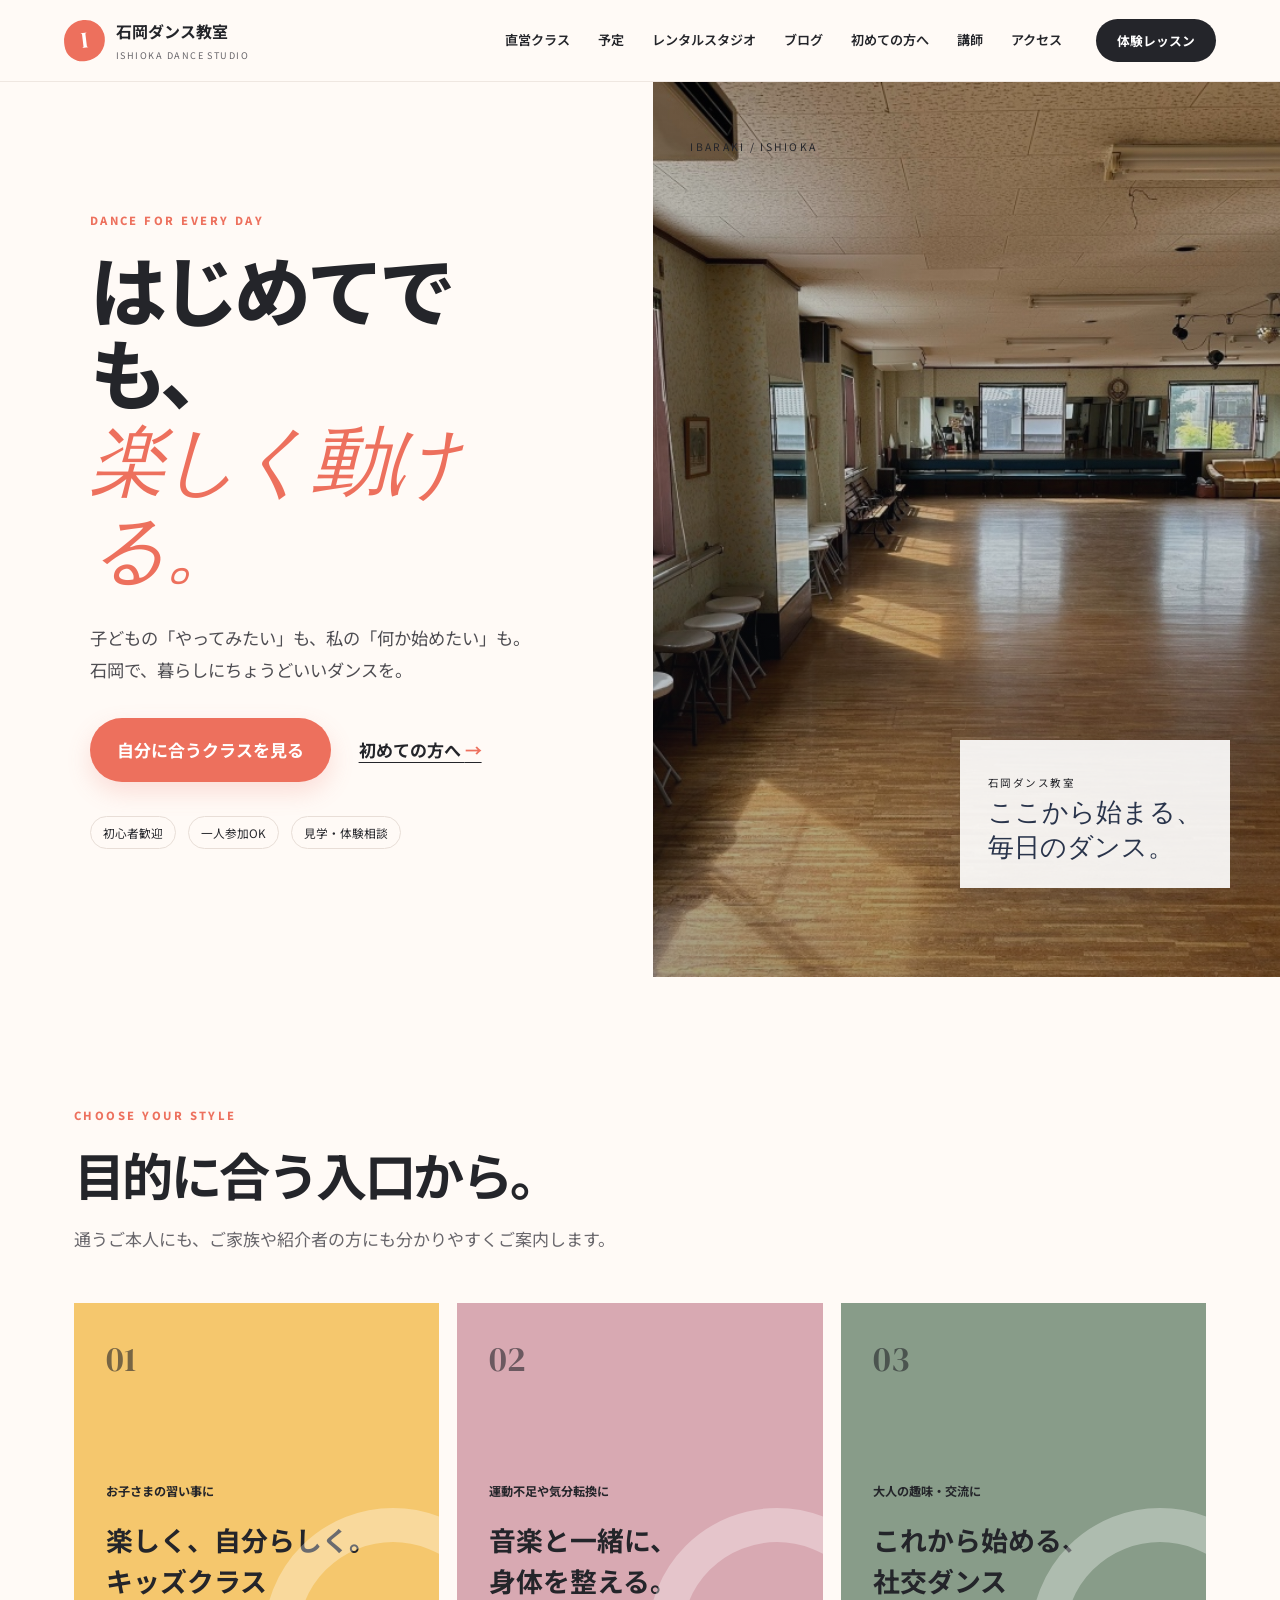
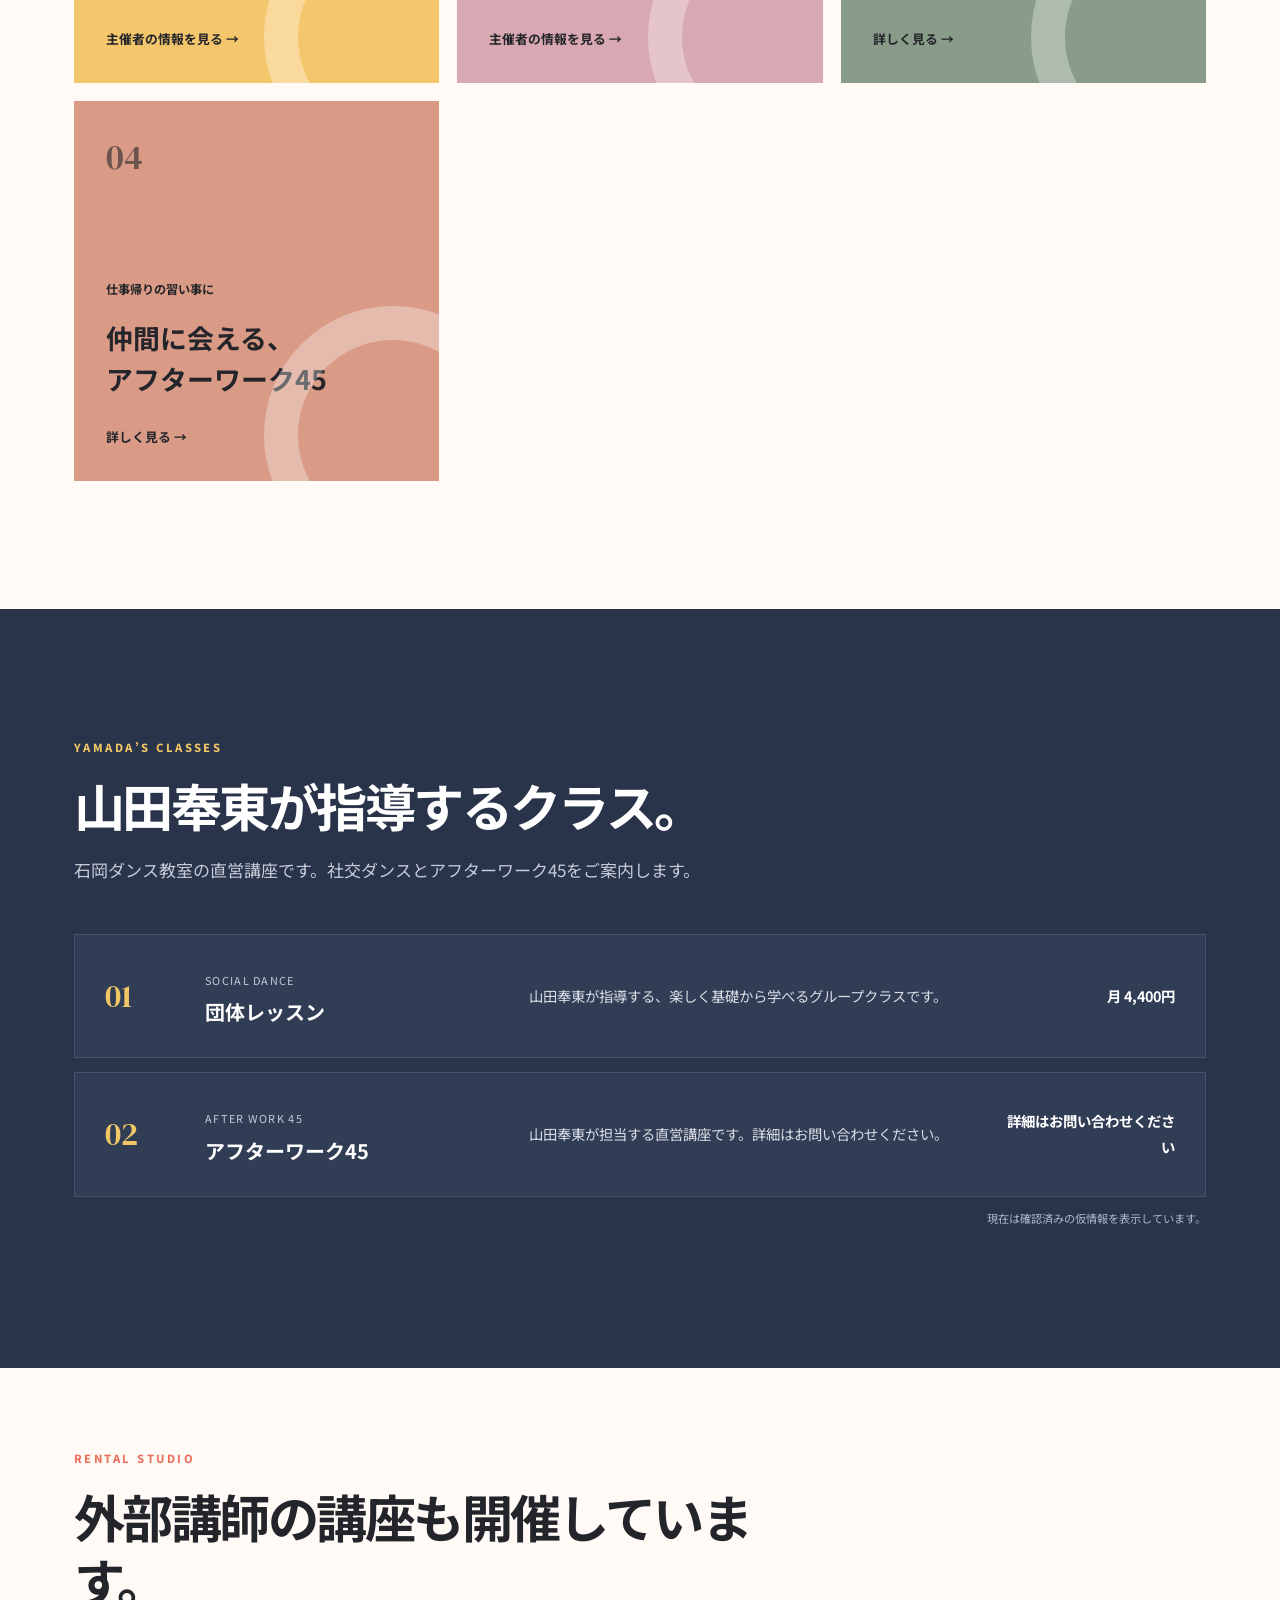
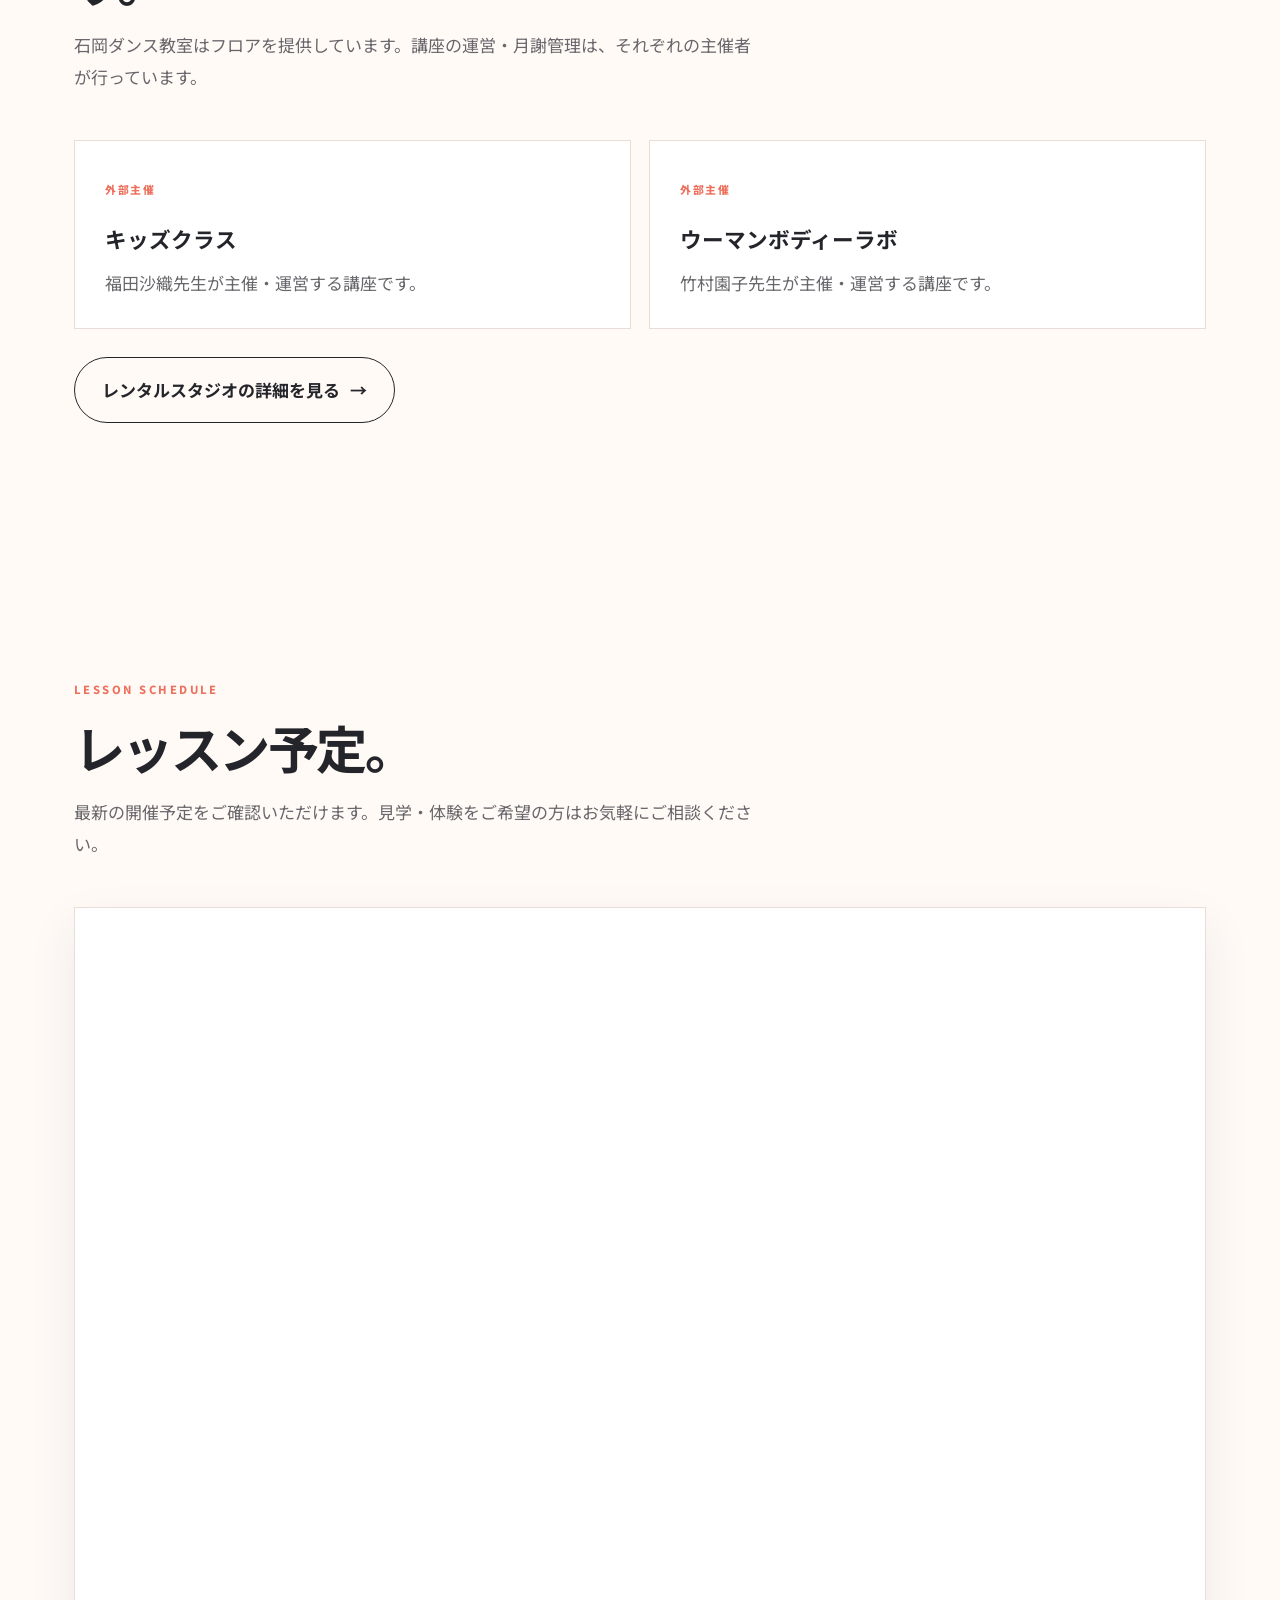
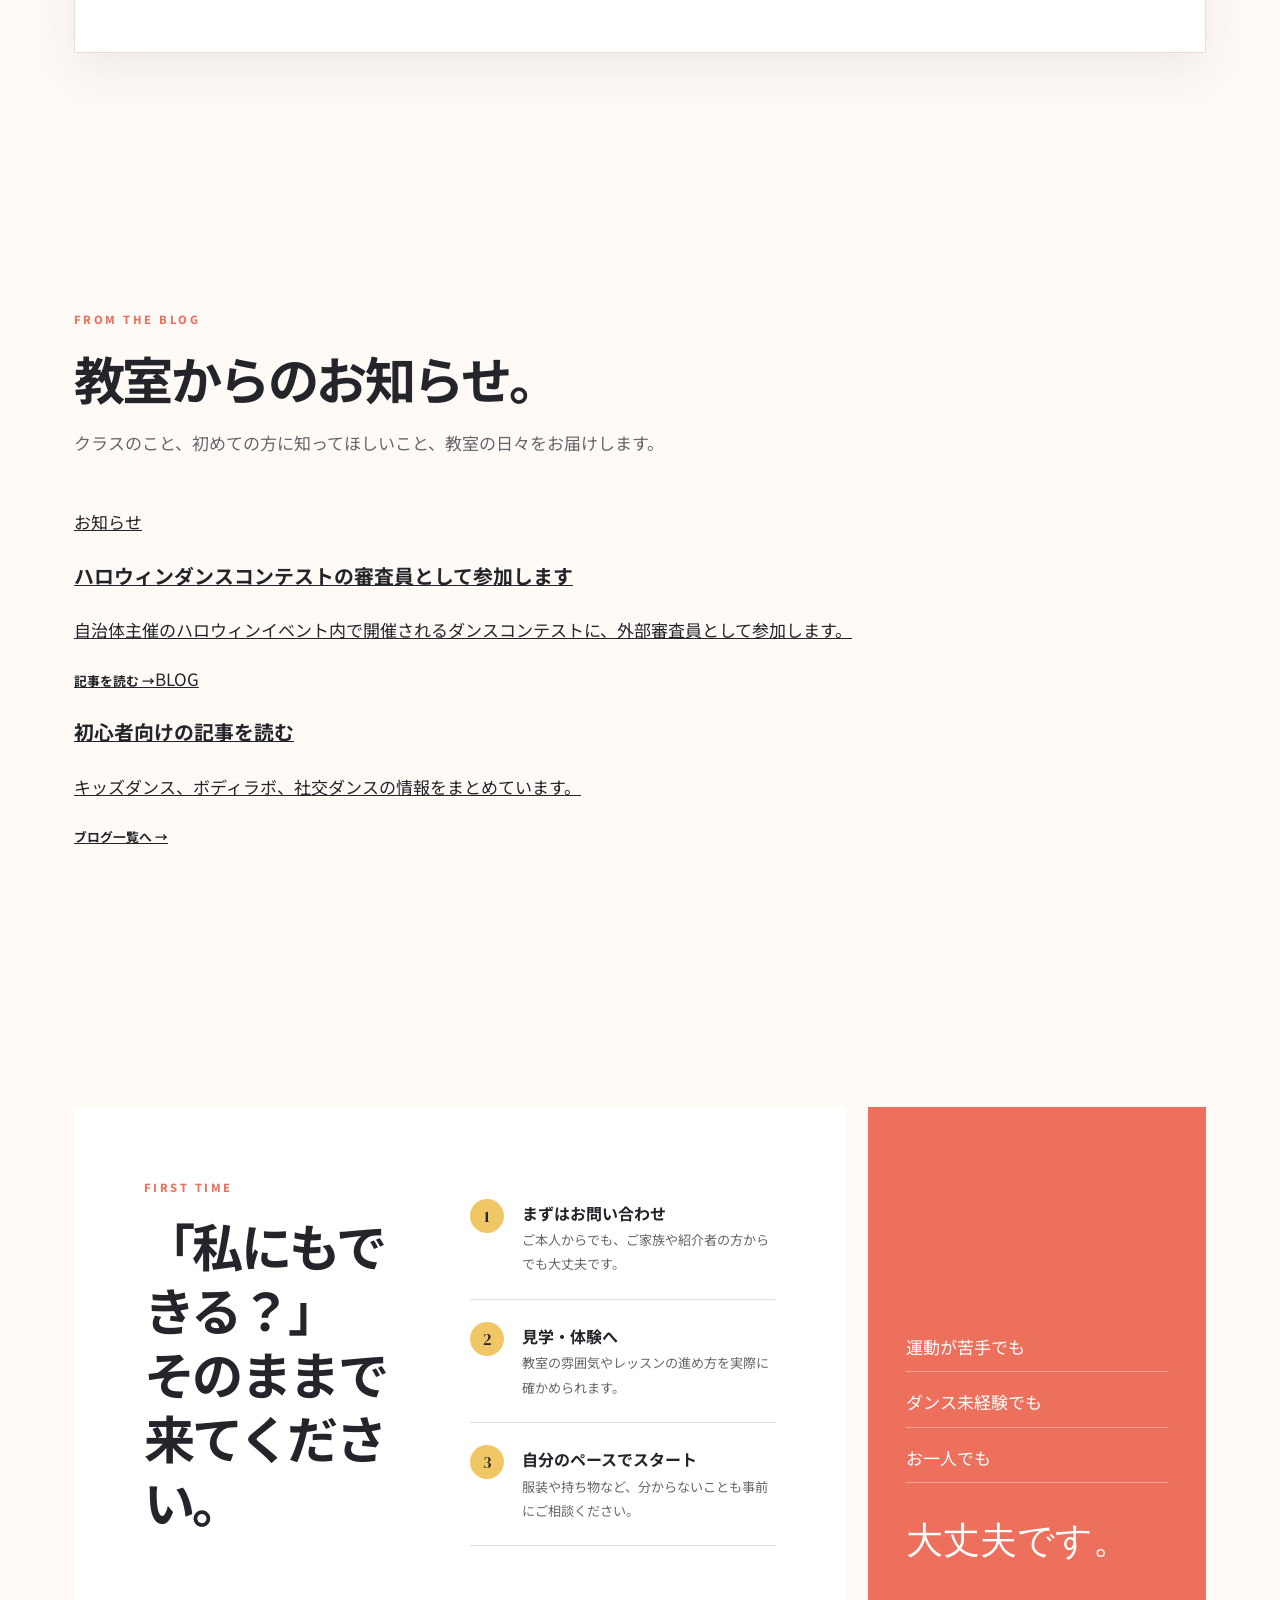
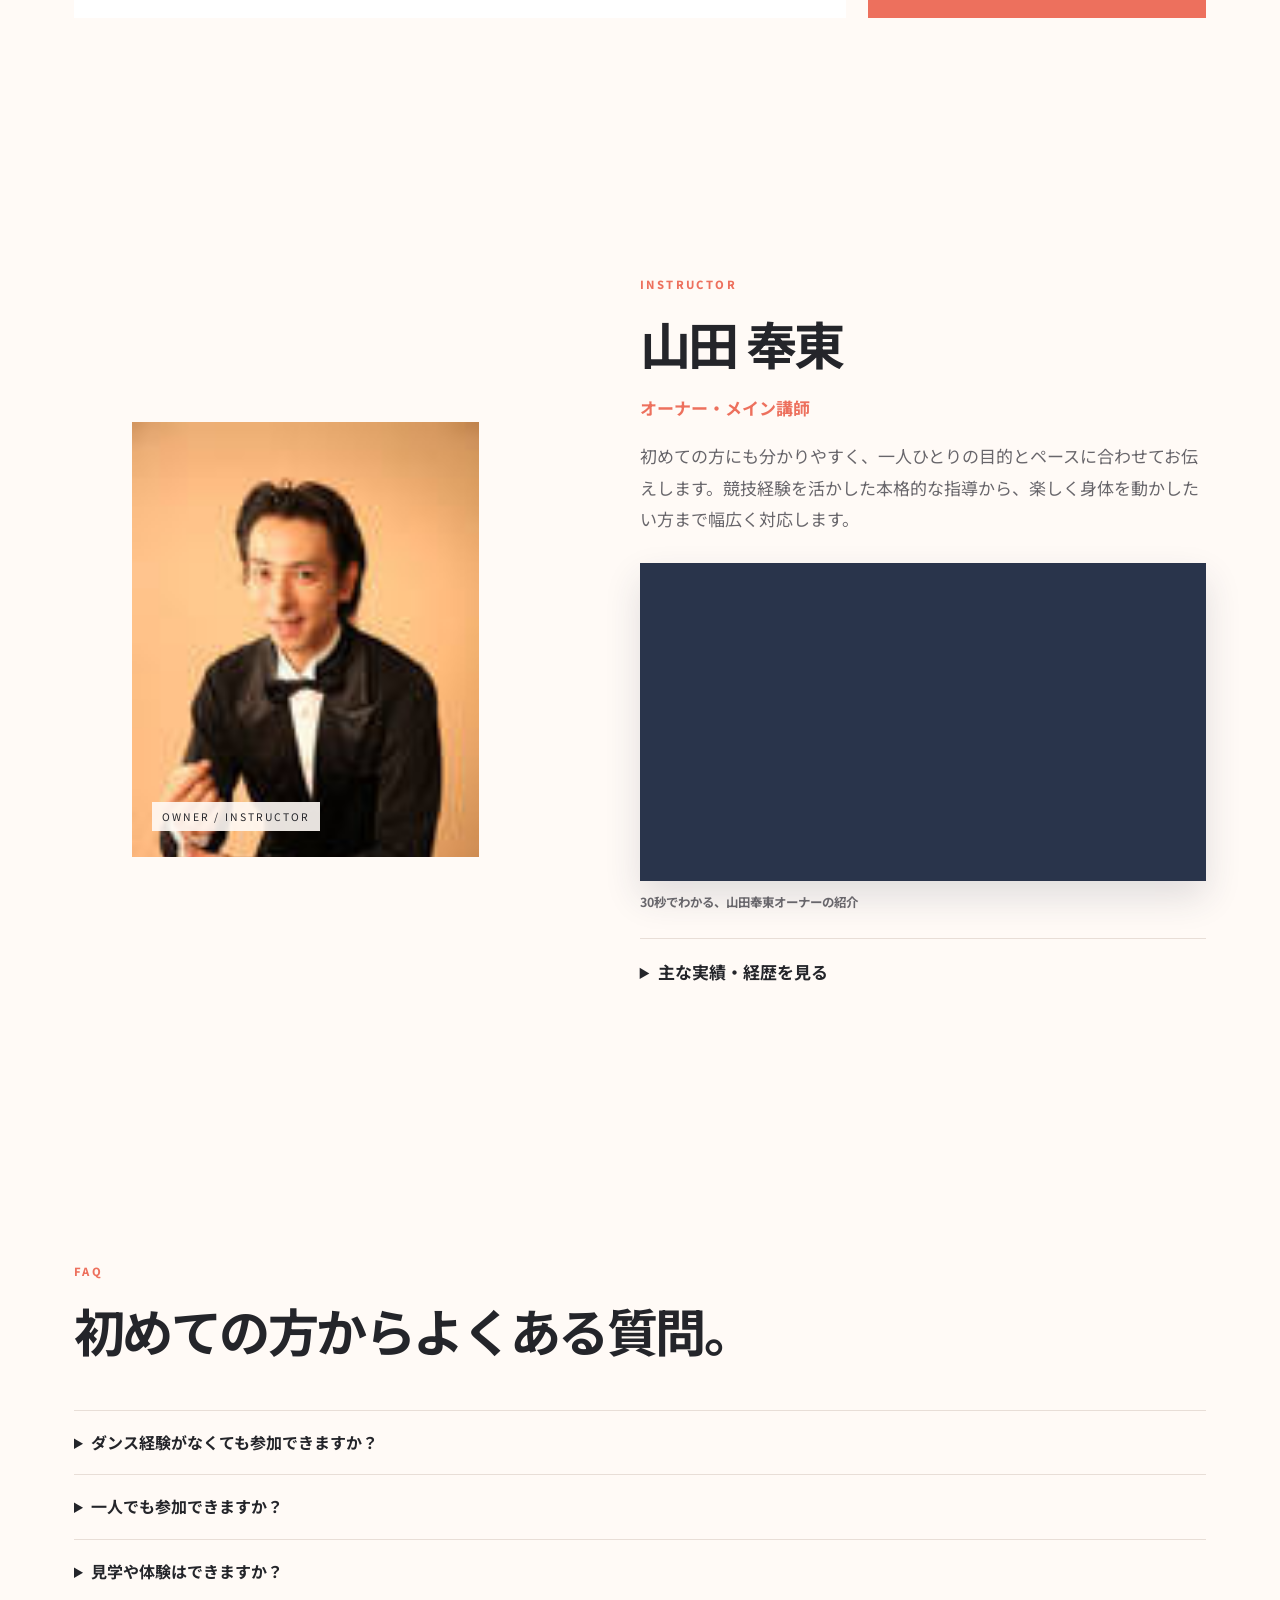
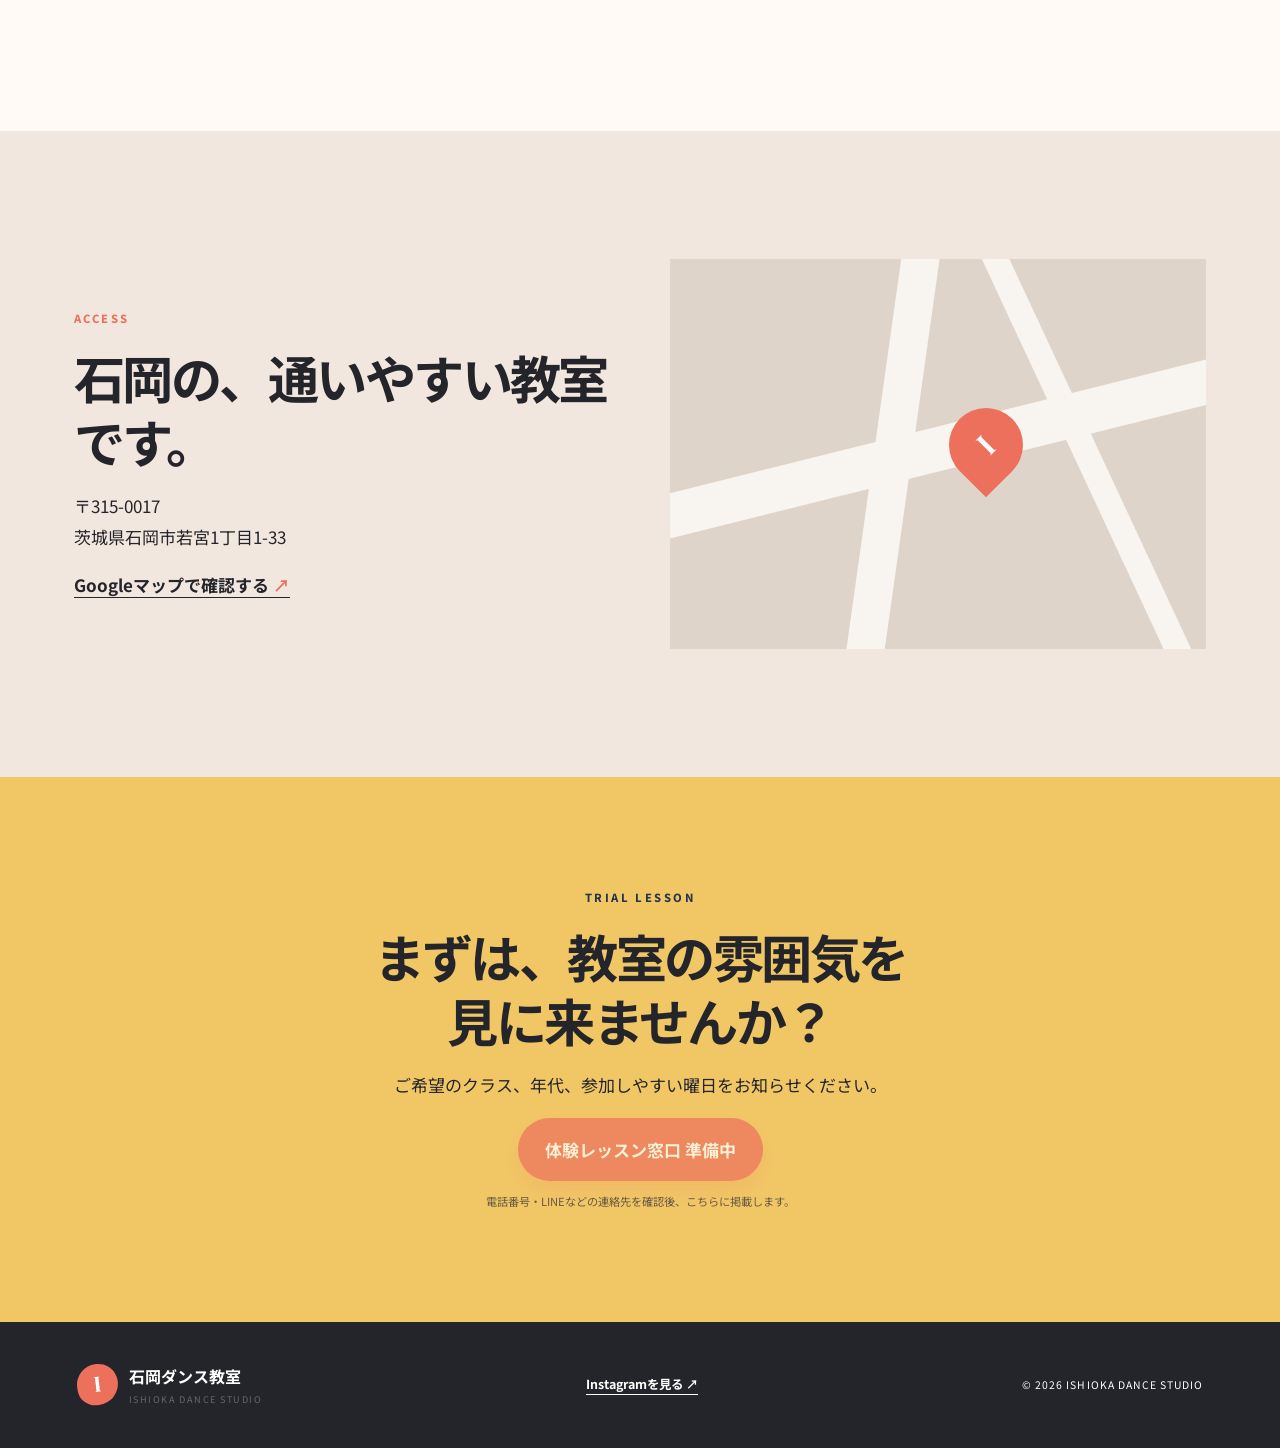
==== index.html @ 99e006b8 "Reduce instructor portrait display size" ====
<!doctype html>
<html lang="ja">
<head>
  <meta charset="utf-8"><meta name="viewport" content="width=device-width,initial-scale=1">
  <meta name="description" content="茨城県石岡市の石岡ダンス教室。山田奉東が指導する社交ダンスとアフターワーク45、外部講師が主催する講座、レンタルスタジオのご案内。">
  <meta name="theme-color" content="#fffaf6">  <meta name="google-site-verification" content="V9GebZEu-rOgr5qErQZzNS7khLlCLJ2l1-l5jgODoXY" />
  <!-- Google tag (gtag.js) -->
  <script async src="https://www.googletagmanager.com/gtag/js?id=G-R2BDH47NB6"></script>
  <script>
    window.dataLayer = window.dataLayer || [];
    function gtag(){dataLayer.push(arguments);}
    gtag("js", new Date());
    gtag("config", "G-R2BDH47NB6");
  </script>
  <title>石岡ダンス教室｜はじめてでも、楽しく動ける。</title>
  <link rel="preconnect" href="https://fonts.googleapis.com"><link rel="preconnect" href="https://fonts.gstatic.com" crossorigin>
  <link href="https://fonts.googleapis.com/css2?family=DM+Serif+Display&family=Noto+Sans+JP:wght@400;500;600;700;800&display=swap" rel="stylesheet">
  <link rel="stylesheet" href="styles.css"><style>.footer-instagram{font-size:.78rem;font-weight:700;color:#fff;text-underline-offset:5px}footer{gap:28px}</style>
</head>
<body>
  <a class="skip-link" href="#main">本文へ移動</a>
  <header class="site-header">
    <a class="brand" href="#top" aria-label="石岡ダンス教室 ホーム"><span class="brand-mark">I</span><span><strong>石岡ダンス教室</strong><small>ISHIOKA DANCE STUDIO</small></span></a>
    <nav aria-label="メインメニュー"><a href="#classes">直営クラス</a><a href="#schedule">予定</a><a href="rental-studio.html">レンタルスタジオ</a><a href="blog/">ブログ</a><a href="#first">初めての方へ</a><a href="#teacher">講師</a><a href="#access">アクセス</a></nav>
    <a class="header-cta" href="#contact">体験レッスン</a><button class="menu-button" type="button" aria-label="メニューを開く" aria-expanded="false">☰</button>
  </header>
  <main id="main">
    <section class="hero" id="top">
      <div class="hero-copy reveal"><p class="eyebrow">DANCE FOR EVERY DAY</p><h1>はじめてでも、<br><em>楽しく動ける。</em></h1><p class="hero-lead">子どもの「やってみたい」も、私の「何か始めたい」も。<br>石岡で、暮らしにちょうどいいダンスを。</p><div class="hero-actions"><a class="button primary" href="#classes">自分に合うクラスを見る</a><a class="text-link" href="#first">初めての方へ <span>→</span></a></div><ul class="trust-list"><li>初心者歓迎</li><li>一人参加OK</li><li>見学・体験相談</li></ul></div>
      <div class="hero-visual hero-photo reveal"><img src="assets/floor-wide.jpeg" alt="石岡ダンス教室の明るいダンスフロア" loading="eager"><div class="hero-photo-shade"></div><div class="hero-card"><span>石岡ダンス教室</span><strong>ここから始まる、<br>毎日のダンス。</strong></div><p class="location-tag">IBARAKI / ISHIOKA</p></div>
    </section>
    <section class="audience section-wrap" aria-labelledby="choice-title"><div class="section-heading reveal"><p class="eyebrow">CHOOSE YOUR STYLE</p><h2 id="choice-title">目的に合う入口から。</h2><p>通うご本人にも、ご家族や紹介者の方にも分かりやすくご案内します。</p></div><div class="audience-grid"><a class="audience-card kids reveal" href="rental-studio.html#kids"><span class="card-number">01</span><p>お子さまの習い事に</p><h3>楽しく、自分らしく。<br>キッズクラス</h3><span class="card-link">主催者の情報を見る →</span></a><a class="audience-card body reveal" href="rental-studio.html#body-lab"><span class="card-number">02</span><p>運動不足や気分転換に</p><h3>音楽と一緒に、<br>身体を整える。</h3><span class="card-link">主催者の情報を見る →</span></a><a class="audience-card social reveal" href="#class-social"><span class="card-number">03</span><p>大人の趣味・交流に</p><h3>これから始める、<br>社交ダンス</h3><span class="card-link">詳しく見る →</span></a><a class="audience-card evening reveal" href="#class-afterwork"><span class="card-number">04</span><p>仕事帰りの習い事に</p><h3>仲間に会える、<br>アフターワーク45</h3><span class="card-link">詳しく見る →</span></a></div></section>
    <section class="classes" id="classes"><div class="section-wrap"><div class="section-heading light reveal"><p class="eyebrow">YAMADA’S CLASSES</p><h2>山田奉東が指導するクラス。</h2><p>石岡ダンス教室の直営講座です。社交ダンスとアフターワーク45をご案内します。</p></div><div class="class-list" id="classes-list" aria-live="polite"></div><p class="data-status" id="data-status"></p></div></section>
    <section class="external-programs section-wrap" aria-labelledby="external-title"><div class="section-heading reveal"><p class="eyebrow">RENTAL STUDIO</p><h2 id="external-title">外部講師の講座も開催しています。</h2><p>石岡ダンス教室はフロアを提供しています。講座の運営・月謝管理は、それぞれの主催者が行っています。</p></div><div class="external-grid"><article class="external-card reveal"><span class="external-label">外部主催</span><h3>キッズクラス</h3><p>福田沙織先生が主催・運営する講座です。</p></article><article class="external-card reveal"><span class="external-label">外部主催</span><h3>ウーマンボディーラボ</h3><p>竹村園子先生が主催・運営する講座です。</p></article></div><a class="button secondary-button reveal" href="rental-studio.html">レンタルスタジオの詳細を見る <span>→</span></a></section>
    <section class="schedule section-wrap" id="schedule"><div class="section-heading reveal"><p class="eyebrow">LESSON SCHEDULE</p><h2>レッスン予定。</h2><p>最新の開催予定をご確認いただけます。見学・体験をご希望の方はお気軽にご相談ください。</p></div><div class="calendar-frame reveal"><iframe title="石岡ダンス教室のレッスン予定" src="https://calendar.google.com/calendar/embed?src=77ab774a41d6ee8f0085127efd8ce728a2bd8bb5959e93572e5c4011a7b18e6c%40group.calendar.google.com&ctz=Asia%2FTokyo" loading="lazy" frameborder="0" scrolling="no"></iframe></div></section>
    <section class="blog-teaser section-wrap" aria-labelledby="blog-title"><div class="section-heading reveal"><p class="eyebrow">FROM THE BLOG</p><h2 id="blog-title">教室からのお知らせ。</h2><p>クラスのこと、初めての方に知ってほしいこと、教室の日々をお届けします。</p></div><div class="blog-teaser-grid"><a class="blog-teaser-card reveal" href="blog/posts/halloween-dance-contest-judge.html"><span class="blog-date">お知らせ</span><h3>ハロウィンダンスコンテストの審査員として参加します</h3><p>自治体主催のハロウィンイベント内で開催されるダンスコンテストに、外部審査員として参加します。</p><span class="card-link">記事を読む →</span></a><a class="blog-teaser-card reveal" href="blog/"><span class="blog-date">BLOG</span><h3>初心者向けの記事を読む</h3><p>キッズダンス、ボディラボ、社交ダンスの情報をまとめています。</p><span class="card-link">ブログ一覧へ →</span></a></div></section>
    <section class="first section-wrap" id="first"><div class="first-panel reveal"><div><p class="eyebrow">FIRST TIME</p><h2>「私にもできる？」<br>そのままで来てください。</h2></div><div class="steps"><article><span>1</span><div><h3>まずはお問い合わせ</h3><p>ご本人からでも、ご家族や紹介者の方からでも大丈夫です。</p></div></article><article><span>2</span><div><h3>見学・体験へ</h3><p>教室の雰囲気やレッスンの進め方を実際に確かめられます。</p></div></article><article><span>3</span><div><h3>自分のペースでスタート</h3><p>服装や持ち物など、分からないことも事前にご相談ください。</p></div></article></div></div><div class="reassurance reveal"><p>運動が苦手でも</p><p>ダンス未経験でも</p><p>お一人でも</p><strong>大丈夫です。</strong></div></section>
    <section class="teacher section-wrap" id="teacher"><div class="teacher-portrait reveal" style="width:75%;justify-self:center"><img src="[data-uri]" alt="山田奉東先生のプロフィール写真" width="100" height="150" loading="lazy" style="display:block;width:100%;height:100%;object-fit:contain;background:#edc08e"><p style="background:rgba(255,250,246,.9);padding:5px 10px">OWNER / INSTRUCTOR</p></div><div class="teacher-copy reveal"><p class="eyebrow">INSTRUCTOR</p><h2>山田 奉東</h2><p class="teacher-role">オーナー・メイン講師</p><p>初めての方にも分かりやすく、一人ひとりの目的とペースに合わせてお伝えします。競技経験を活かした本格的な指導から、楽しく身体を動かしたい方まで幅広く対応します。</p><div class="teacher-video"><div class="teacher-video-frame"><iframe src="https://drive.google.com/file/d/1KfBXxvvQyqPPFA4GGJ34dykCx3MEwONL/preview" title="山田奉東オーナー紹介動画" allow="autoplay" loading="lazy"></iframe></div><p class="teacher-video-caption">30秒でわかる、山田奉東オーナーの紹介</p></div><details><summary>主な実績・経歴を見る</summary><ul><li>1996年度 JDCラテンA級昇級</li><li>第1回 BDFJ中部カップ選手権 優勝</li><li>日中親善国際競技大会 優勝</li><li>アムステルダムオープン ファイナリスト</li><li>イタリアンオープン クォーターファイナル</li></ul></details></div></section>
    <section class="faq section-wrap"><div class="section-heading reveal"><p class="eyebrow">FAQ</p><h2>初めての方からよくある質問。</h2></div><div class="faq-list reveal"><details><summary>ダンス経験がなくても参加できますか？</summary><p>はい。初心者の方を歓迎しています。基礎からご自身のペースで始められます。</p></details><details><summary>一人でも参加できますか？</summary><p>はい。お一人で参加される方もいらっしゃいます。社交ダンスについても、まずはお気軽にご相談ください。</p></details><details><summary>見学や体験はできますか？</summary><p>クラスや日程によりご案内します。お問い合わせ時に希望クラスをお知らせください。</p></details></div></section>
    <section class="access" id="access"><div class="section-wrap access-grid"><div class="reveal"><p class="eyebrow">ACCESS</p><h2>石岡の、通いやすい教室です。</h2><p>〒315-0017<br>茨城県石岡市若宮1丁目1-33</p><a class="text-link" href="https://www.google.com/maps/search/?api=1&query=%E8%8C%A8%E5%9F%8E%E7%9C%8C%E7%9F%B3%E5%B2%A1%E5%B8%82%E8%8B%A5%E5%AE%AE1%E4%B8%81%E7%9B%AE1-33" target="_blank" rel="noopener">Googleマップで確認する <span>↗</span></a></div><div class="map-art reveal" aria-hidden="true"><span class="pin">I</span><div class="road a"></div><div class="road b"></div><div class="road c"></div></div></div></section>
    <section class="contact" id="contact"><div class="contact-inner reveal"><p class="eyebrow">TRIAL LESSON</p><h2>まずは、教室の雰囲気を<br>見に来ませんか？</h2><p>ご希望のクラス、年代、参加しやすい曜日をお知らせください。</p><div class="contact-actions"><span class="button primary disabled" aria-disabled="true">体験レッスン窓口 準備中</span><small>電話番号・LINEなどの連絡先を確認後、こちらに掲載します。</small></div></div></section>
  </main>
  <footer><div class="brand"><span class="brand-mark">I</span><span><strong>石岡ダンス教室</strong><small>ISHIOKA DANCE STUDIO</small></span></div><a class="footer-instagram" href="https://www.instagram.com/isod1133/" target="_blank" rel="noopener">Instagramを見る ↗</a><p>© <span id="year"></span> ISHIOKA DANCE STUDIO</p></footer>
  <script src="script.js"></script>
</body>
</html>
---- styles.css ----
:root{--ink:#24252a;--muted:#68666b;--paper:#fffaf6;--white:#fff;--coral:#ed705d;--rose:#e9a5ad;--yellow:#f1c766;--green:#778f7b;--navy:#29344b;--line:#e8ded7;--sans:"Noto Sans JP",sans-serif;--serif:"DM Serif Display",serif}*{box-sizing:border-box}html{scroll-behavior:smooth}body{margin:0;color:var(--ink);background:var(--paper);font-family:var(--sans);line-height:1.8}a{color:inherit}.skip-link{position:fixed;left:1rem;top:-5rem;z-index:999;background:#fff;padding:.6rem 1rem}.skip-link:focus{top:1rem}.site-header{height:82px;padding:0 clamp(20px,5vw,72px);display:flex;align-items:center;gap:34px;position:sticky;top:0;z-index:100;background:rgba(255,250,246,.93);backdrop-filter:blur(12px);border-bottom:1px solid rgba(232,222,215,.7)}.brand{display:flex;align-items:center;gap:11px;text-decoration:none;margin-right:auto}.brand-mark{width:41px;height:41px;border-radius:50% 48% 52% 43%;display:grid;place-items:center;background:var(--coral);color:#fff;font:1.4rem var(--serif);transform:rotate(-7deg)}.brand strong{display:block;font-size:1rem}.brand small{display:block;font-size:.57rem;letter-spacing:.16em;color:var(--muted)}nav{display:flex;gap:28px}nav a{font-size:.82rem;font-weight:600;text-decoration:none}.header-cta,.button{display:inline-flex;justify-content:center;align-items:center;border-radius:999px;text-decoration:none;font-weight:700}.header-cta{padding:10px 21px;background:var(--ink);color:#fff;font-size:.8rem}.menu-button{display:none;border:0;background:none;font-size:1.4rem}.hero{min-height:calc(100vh - 82px);display:grid;grid-template-columns:1.02fr .98fr;overflow:hidden}.hero-copy{padding:clamp(70px,10vw,145px) clamp(24px,7vw,110px);display:flex;flex-direction:column;justify-content:center}.eyebrow{font-size:.7rem;letter-spacing:.22em;font-weight:800;color:var(--coral);margin:0 0 16px}.hero h1{font-size:clamp(3.2rem,6vw,6.8rem);line-height:1.08;letter-spacing:-.06em;margin:0;font-weight:800}.hero h1 em{font-family:var(--serif);font-weight:400;color:var(--coral)}.hero-lead{font-size:clamp(1rem,1.35vw,1.23rem);margin:32px 0;color:#4e4d52}.hero-actions{display:flex;align-items:center;gap:28px}.button{padding:16px 27px}.primary{background:var(--coral);color:#fff;box-shadow:0 10px 25px rgba(237,112,93,.2)}.text-link{font-weight:700;text-underline-offset:5px}.text-link span{color:var(--coral)}.trust-list{list-style:none;display:flex;padding:0;margin:34px 0 0;gap:12px;flex-wrap:wrap}.trust-list li{border:1px solid var(--line);border-radius:999px;padding:5px 12px;font-size:.73rem}.hero-visual{position:relative;background:var(--rose);min-height:580px;overflow:hidden;display:flex;align-items:center;justify-content:center}.orb{position:absolute;border-radius:50%}.orb-one{width:73%;aspect-ratio:1;background:#f7d8ca;right:-12%;top:-8%}.orb-two{width:62%;aspect-ratio:1;background:var(--yellow);left:-20%;bottom:-18%}.dance-line{width:55%;height:62%;position:relative;transform:rotate(-6deg)}.dance-line span{position:absolute;background:var(--navy);border-radius:999px;transform-origin:50% 100%}.dance-line span:nth-child(1){width:22px;height:73%;left:48%;top:11%;transform:rotate(11deg)}.dance-line span:nth-child(1):before{content:"";position:absolute;width:74px;height:74px;border-radius:50%;background:var(--navy);top:-54px;left:-26px}.dance-line span:nth-child(2){width:18px;height:65%;left:45%;top:19%;transform:rotate(50deg)}.dance-line span:nth-child(3){width:18px;height:70%;left:51%;top:17%;transform:rotate(-53deg)}.hero-card{position:absolute;right:8%;bottom:10%;background:rgba(255,255,255,.91);padding:24px 28px;box-shadow:0 20px 50px rgba(41,52,75,.14)}.hero-card span{font-size:.66rem;letter-spacing:.14em}.hero-card strong{display:block;font:1.65rem/1.3 var(--serif);color:var(--navy)}.location-tag{position:absolute;left:6%;top:5%;font-size:.65rem;letter-spacing:.22em}.section-wrap{max-width:1180px;margin:auto;padding:clamp(80px,10vw,140px) 24px}.section-heading{max-width:680px;margin-bottom:48px}.section-heading h2,.first h2,.teacher h2,.access h2,.contact h2{font-size:clamp(2rem,4vw,4rem);letter-spacing:-.05em;line-height:1.25;margin:0 0 15px}.section-heading>p:last-child{color:var(--muted)}.audience-grid{display:grid;grid-template-columns:repeat(3,1fr);gap:18px}.audience-card{min-height:380px;padding:32px;display:flex;flex-direction:column;text-decoration:none;position:relative;overflow:hidden;transition:transform .25s}.audience-card:hover{transform:translateY(-7px)}.audience-card:after{content:"";position:absolute;width:190px;height:190px;border:34px solid rgba(255,255,255,.32);border-radius:50%;right:-83px;bottom:-83px}.audience-card.kids{background:#f5c76d}.audience-card.body{background:#d8a9b2}.audience-card.social{background:#889c89}.card-number{font:2.2rem var(--serif);opacity:.6}.audience-card p{margin-top:auto;font-size:.76rem;font-weight:700}.audience-card h3{font-size:clamp(1.3rem,2.1vw,1.8rem);line-height:1.5;margin:6px 0 26px}.card-link{font-size:.8rem;font-weight:700}.classes{background:var(--navy);color:#fff}.section-heading.light .eyebrow{color:var(--yellow)}.section-heading.light>p:last-child{color:#c5cbd7}.class-list{display:grid;gap:14px}.class-card{display:grid;grid-template-columns:72px 1.2fr 1.8fr .7fr;gap:28px;align-items:center;padding:27px 30px;border:1px solid #46516a;background:#313d55}.class-card .number{font:2rem var(--serif);color:var(--yellow)}.class-card .category{font-size:.68rem;letter-spacing:.12em;color:#c2cad8}.class-card h3{font-size:1.25rem;margin:0}.class-card p{margin:0;color:#d9dce4;font-size:.9rem}.class-card .price{font-weight:700;color:#fff;text-align:right}.data-status{font-size:.7rem;color:#aeb7c9;text-align:right}.first{display:grid;grid-template-columns:1.6fr .7fr;gap:22px}.first-panel{background:#fff;padding:clamp(30px,6vw,70px);display:grid;grid-template-columns:1fr 1.1fr;gap:48px}.steps article{display:flex;gap:18px;padding:22px 0;border-bottom:1px solid var(--line)}.steps article>span{flex:0 0 34px;height:34px;border-radius:50%;display:grid;place-items:center;background:var(--yellow);font:1rem var(--serif)}.steps h3,.steps p{margin:0}.steps h3{font-size:1rem}.steps p{font-size:.82rem;color:var(--muted)}.reassurance{background:var(--coral);color:#fff;padding:52px 38px;display:flex;flex-direction:column;justify-content:end}.reassurance p{border-bottom:1px solid rgba(255,255,255,.35);padding-bottom:9px;margin:7px 0}.reassurance strong{font:2.3rem var(--serif);margin-top:25px}.teacher{display:grid;grid-template-columns:.9fr 1.1fr;gap:clamp(40px,8vw,110px);align-items:center}.teacher-portrait{aspect-ratio:4/5;background:#f0c7bd;position:relative;display:grid;place-items:center;overflow:hidden}.teacher-portrait span{font:clamp(8rem,22vw,18rem) var(--serif);color:rgba(41,52,75,.85);transform:rotate(-8deg)}.teacher-portrait p{position:absolute;bottom:15px;left:20px;font-size:.65rem;letter-spacing:.2em}.teacher-role{color:var(--coral);font-weight:700}.teacher-copy>p:not(.eyebrow,.teacher-role){color:var(--muted)}.teacher-video{margin:28px 0 24px}.teacher-video-frame{aspect-ratio:16/9;overflow:hidden;background:var(--navy);box-shadow:0 16px 34px rgba(41,52,75,.14)}.teacher-video-frame iframe{width:100%;height:100%;border:0}.teacher-video-caption{margin:10px 0 0;color:var(--muted);font-size:.78rem;font-weight:700}details{border-top:1px solid var(--line);padding:17px 0}summary{cursor:pointer;font-weight:700}.faq-list details{font-size:1rem}.faq-list p{color:var(--muted)}.access{background:#f1e7df}.access-grid{display:grid;grid-template-columns:1fr 1fr;gap:60px;align-items:center}.map-art{height:390px;background:#ded4ca;position:relative;overflow:hidden}.road{position:absolute;background:#f8f4ef}.road.a{width:140%;height:44px;top:43%;left:-20%;transform:rotate(-14deg)}.road.b{height:140%;width:38px;top:-20%;left:38%;transform:rotate(8deg)}.road.c{height:140%;width:25px;top:-20%;right:20%;transform:rotate(-25deg)}.pin{position:absolute;z-index:2;width:74px;height:74px;border-radius:50% 50% 50% 0;transform:rotate(-45deg);background:var(--coral);color:#fff;display:grid;place-items:center;font:2rem var(--serif);left:52%;top:38%}.contact{padding:110px 24px;background:var(--yellow);text-align:center}.contact-inner{max-width:760px;margin:auto}.contact .eyebrow{color:var(--navy)}.contact-actions{display:flex;flex-direction:column;align-items:center;gap:10px}.disabled{opacity:.72;cursor:not-allowed}.contact small{font-size:.7rem;color:#665b42}footer{display:flex;align-items:center;padding:40px clamp(24px,6vw,80px);background:var(--ink);color:#fff}footer p{font-size:.65rem;letter-spacing:.1em;margin-left:auto}.reveal{opacity:0;transform:translateY(20px);transition:.7s ease}.reveal.visible{opacity:1;transform:none}@media(max-width:850px){.site-header{height:70px}.site-header nav,.header-cta{display:none}.menu-button{display:block}.site-header.open nav{display:flex;position:absolute;top:70px;left:0;right:0;background:var(--paper);padding:22px;flex-direction:column;border-bottom:1px solid var(--line)}.hero{grid-template-columns:1fr}.hero-copy{padding-top:80px}.hero-visual{min-height:480px}.audience-grid{grid-template-columns:1fr}.audience-card{min-height:300px}.class-card{grid-template-columns:45px 1fr}.class-card .description{grid-column:2}.class-card .price{text-align:left;grid-column:2}.first,.first-panel,.teacher,.access-grid{grid-template-columns:1fr}.teacher-portrait{max-height:520px}.first{gap:0}.first-panel{gap:22px}.reassurance{min-height:360px}}@media(max-width:520px){.brand strong{font-size:.84rem}.hero h1{font-size:3rem}.hero-lead br{display:none}.hero-actions{align-items:flex-start;flex-direction:column}.class-card{padding:24px 18px}.trust-list{gap:6px}.section-wrap{padding-left:18px;padding-right:18px}.contact{padding-left:18px;padding-right:18px}footer{align-items:flex-start;gap:30px;flex-direction:column}footer p{margin:0}}@media(prefers-reduced-motion:reduce){html{scroll-behavior:auto}.reveal{opacity:1;transform:none;transition:none}}
/* Lesson schedule */
.schedule{background:var(--paper)}
.calendar-frame{border:1px solid var(--line);background:#fff;box-shadow:0 18px 45px rgba(41,52,75,.08);padding:12px;overflow:hidden}
.calendar-frame iframe{display:block;width:100%;height:720px;border:0}
@media(max-width:520px){.calendar-frame{padding:6px}.calendar-frame iframe{height:620px}}
/* Floor photo hero */
.hero-photo{background:#caa996;isolation:isolate}.hero-photo>img{position:absolute;inset:0;width:100%;height:100%;object-fit:cover;object-position:center center}.hero-photo-shade{position:absolute;inset:0;background:linear-gradient(180deg,rgba(20,25,35,.08),rgba(20,25,35,.38));z-index:1}.hero-photo .hero-card,.hero-photo .location-tag{z-index:2}.hero-photo .hero-card{color:var(--ink)}
@media(max-width:850px){.hero-photo{min-height:480px}.hero-photo>img{object-position:center center}}
/* アフターワーク45の入口カード */
.audience-card.evening{background:#d99a86}
.external-programs{padding-top:80px}.external-grid{display:grid;grid-template-columns:repeat(2,1fr);gap:18px}.external-card{background:#fff;border:1px solid var(--line);padding:30px}.external-label{color:var(--coral);font-size:.68rem;font-weight:800;letter-spacing:.16em}.external-card h3{font-size:1.35rem;margin:16px 0 8px}.external-card p{color:var(--muted);margin:0}.secondary-button{margin-top:28px;border:1px solid var(--ink);gap:10px}.rental-hero{padding:clamp(90px,13vw,170px) max(24px,calc((100% - 1180px)/2));background:#f1e7df}.rental-hero h1{font-size:clamp(3rem,7vw,6.8rem);line-height:1.08;letter-spacing:-.06em;margin:0 0 28px}.rental-hero h1 em{font-family:var(--serif);font-weight:400;color:var(--coral)}.rental-hero>p:last-child{max-width:650px;font-size:1.1rem;color:var(--muted)}.rental-content{padding-bottom:100px}.rental-details{background:var(--navy);color:#fff}.detail-list{display:grid;grid-template-columns:repeat(2,1fr);gap:12px}.detail-list div{display:flex;justify-content:space-between;gap:20px;padding:20px 22px;border:1px solid #46516a;background:#313d55}.detail-list span{color:var(--yellow);font-weight:700}.rental-note{max-width:820px}.rental-note h2{font-size:clamp(2rem,4vw,3.6rem);line-height:1.25;margin:0 0 16px}.rental-note p:not(.eyebrow){color:var(--muted);margin-bottom:30px}@media(max-width:520px){.external-grid,.detail-list{grid-template-columns:1fr}.rental-hero{padding-left:18px;padding-right:18px}}.social-placeholder{font-size:.88rem!important;margin-top:18px!important;padding-top:14px;border-top:1px solid var(--line)}
body{font-size:17px;line-height:1.85}a:focus-visible,button:focus-visible{outline:3px solid var(--navy);outline-offset:4px}
.qr-grid{display:flex;gap:20px;flex-wrap:wrap;margin-top:22px}.qr-grid figure{margin:0;text-align:center;font-weight:700;font-size:.85rem}.qr-photo{width:180px;height:180px;overflow:hidden;background:#fff;border:1px solid var(--line);position:relative}.qr-photo img{position:absolute;width:900px;max-width:none;height:auto}.qr-instagram img{left:-300px;top:-230px}.qr-line img{left:-550px;top:-470px}.qr-grid figcaption{margin-top:8px}
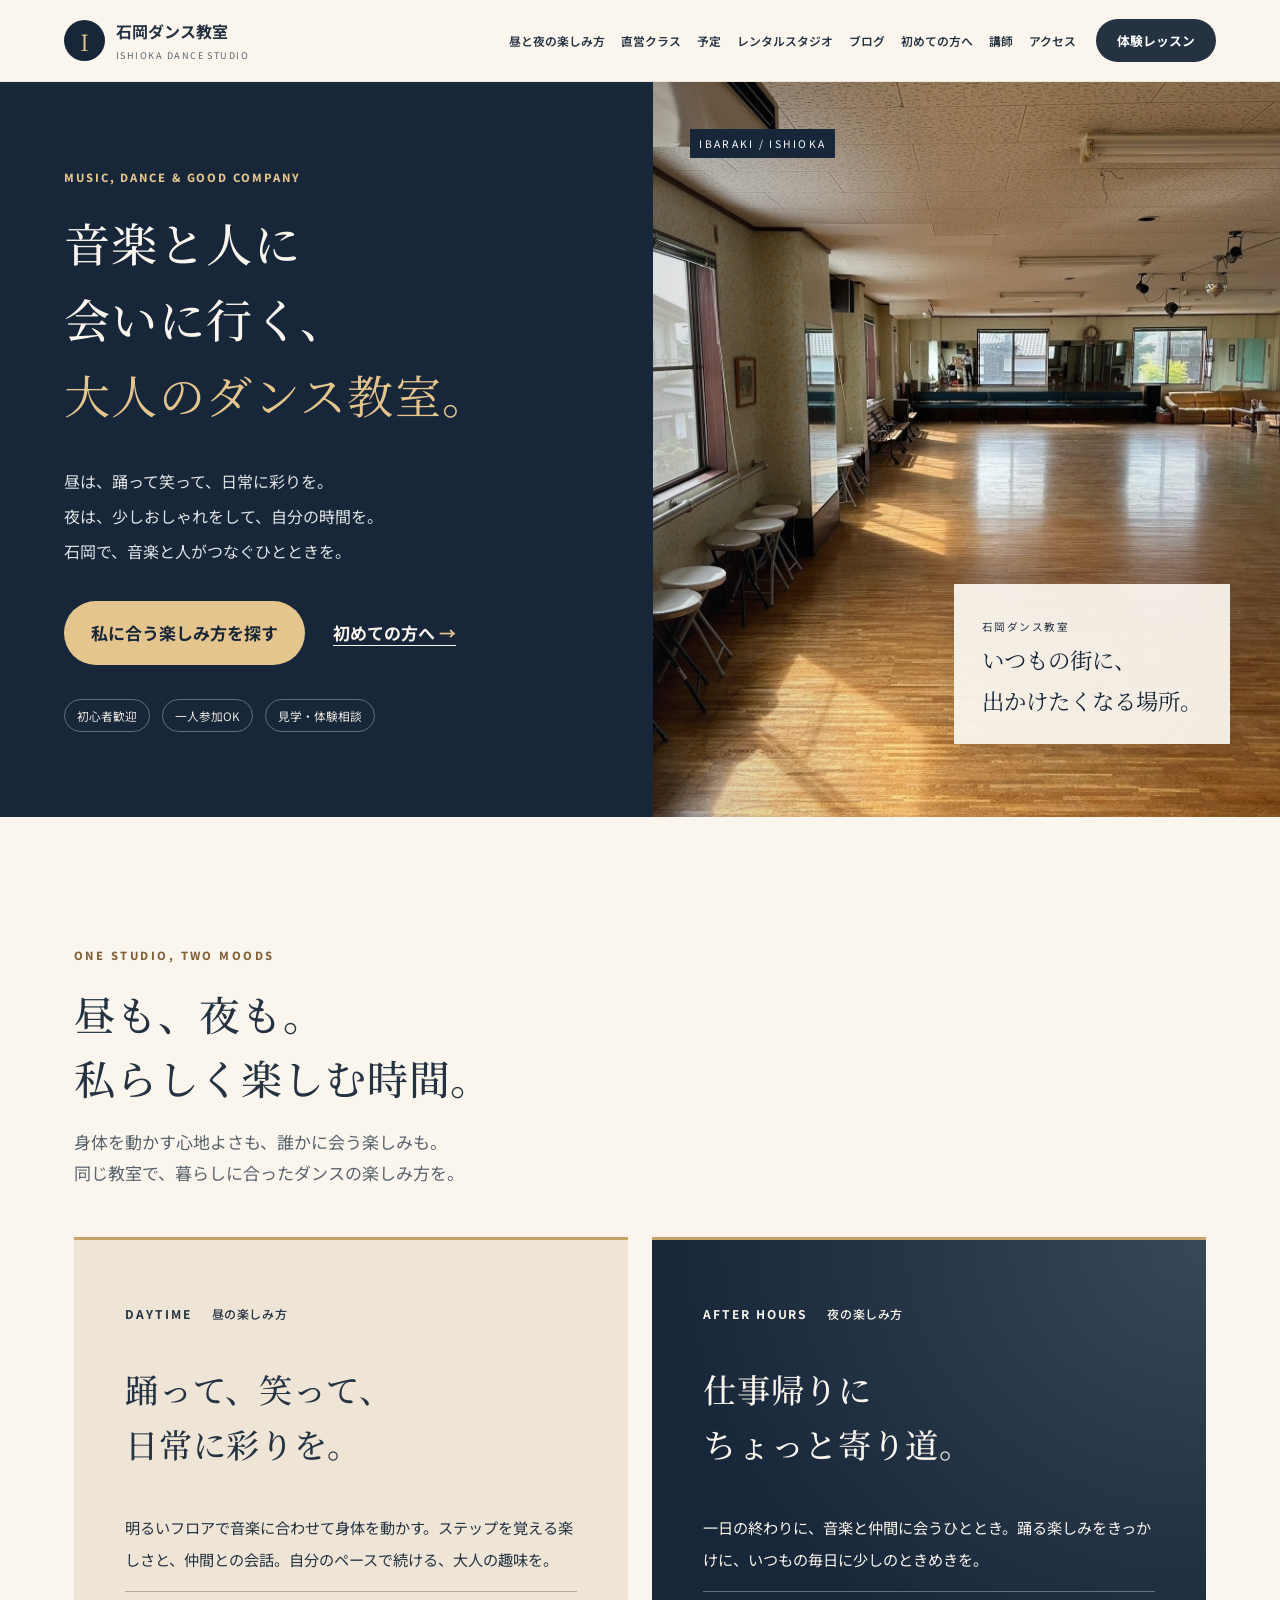
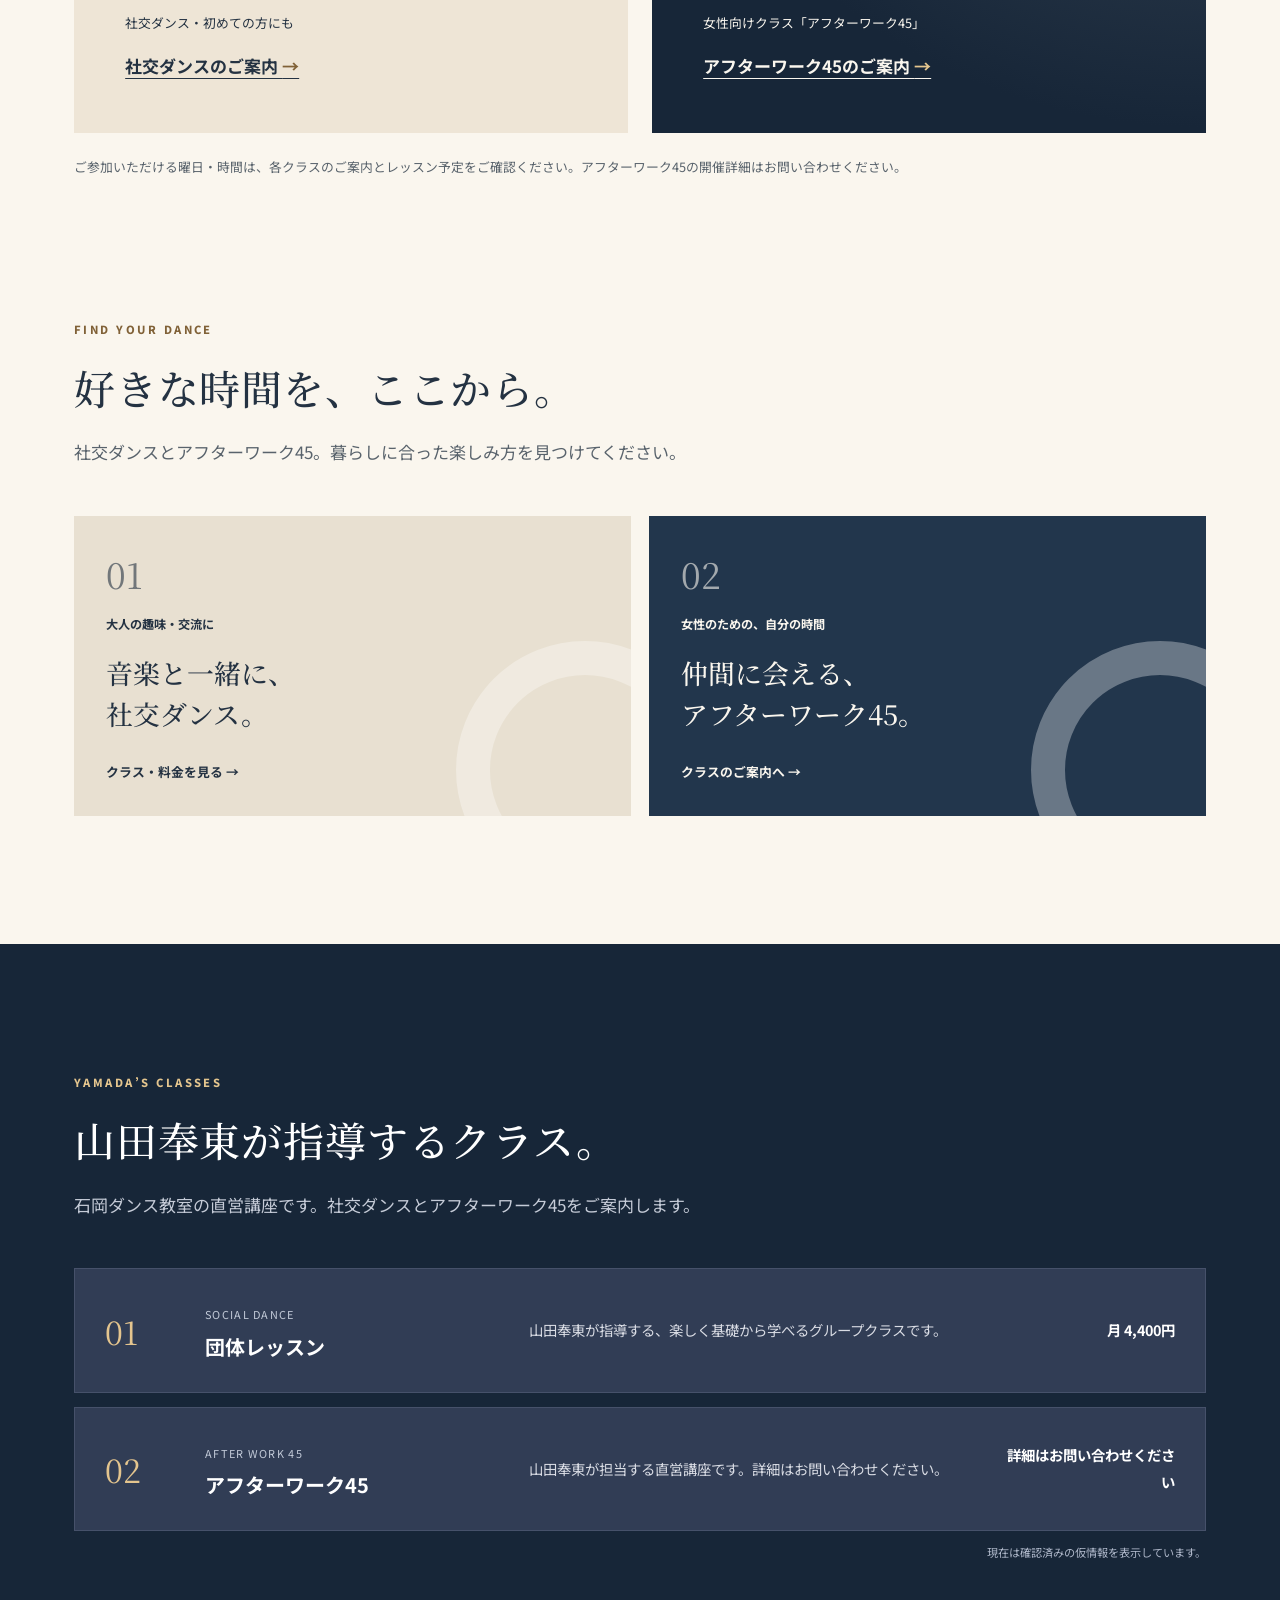
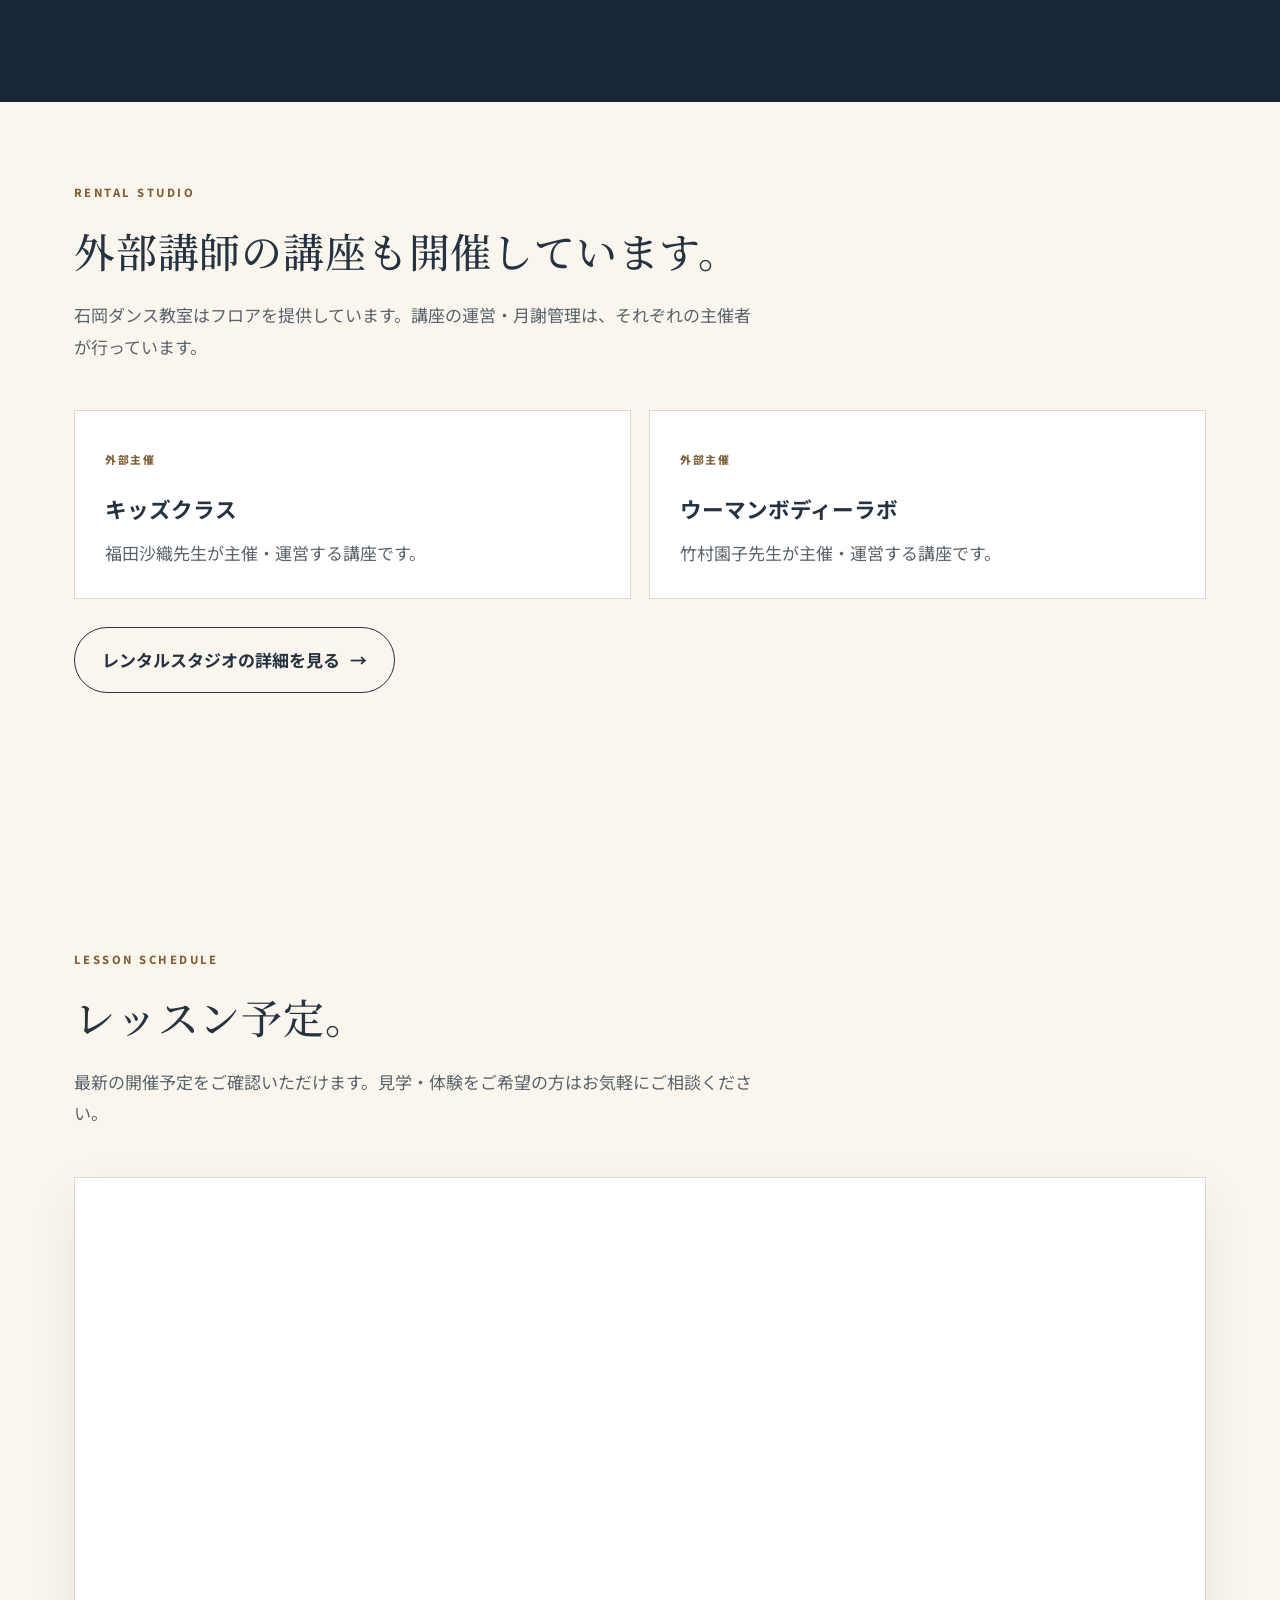
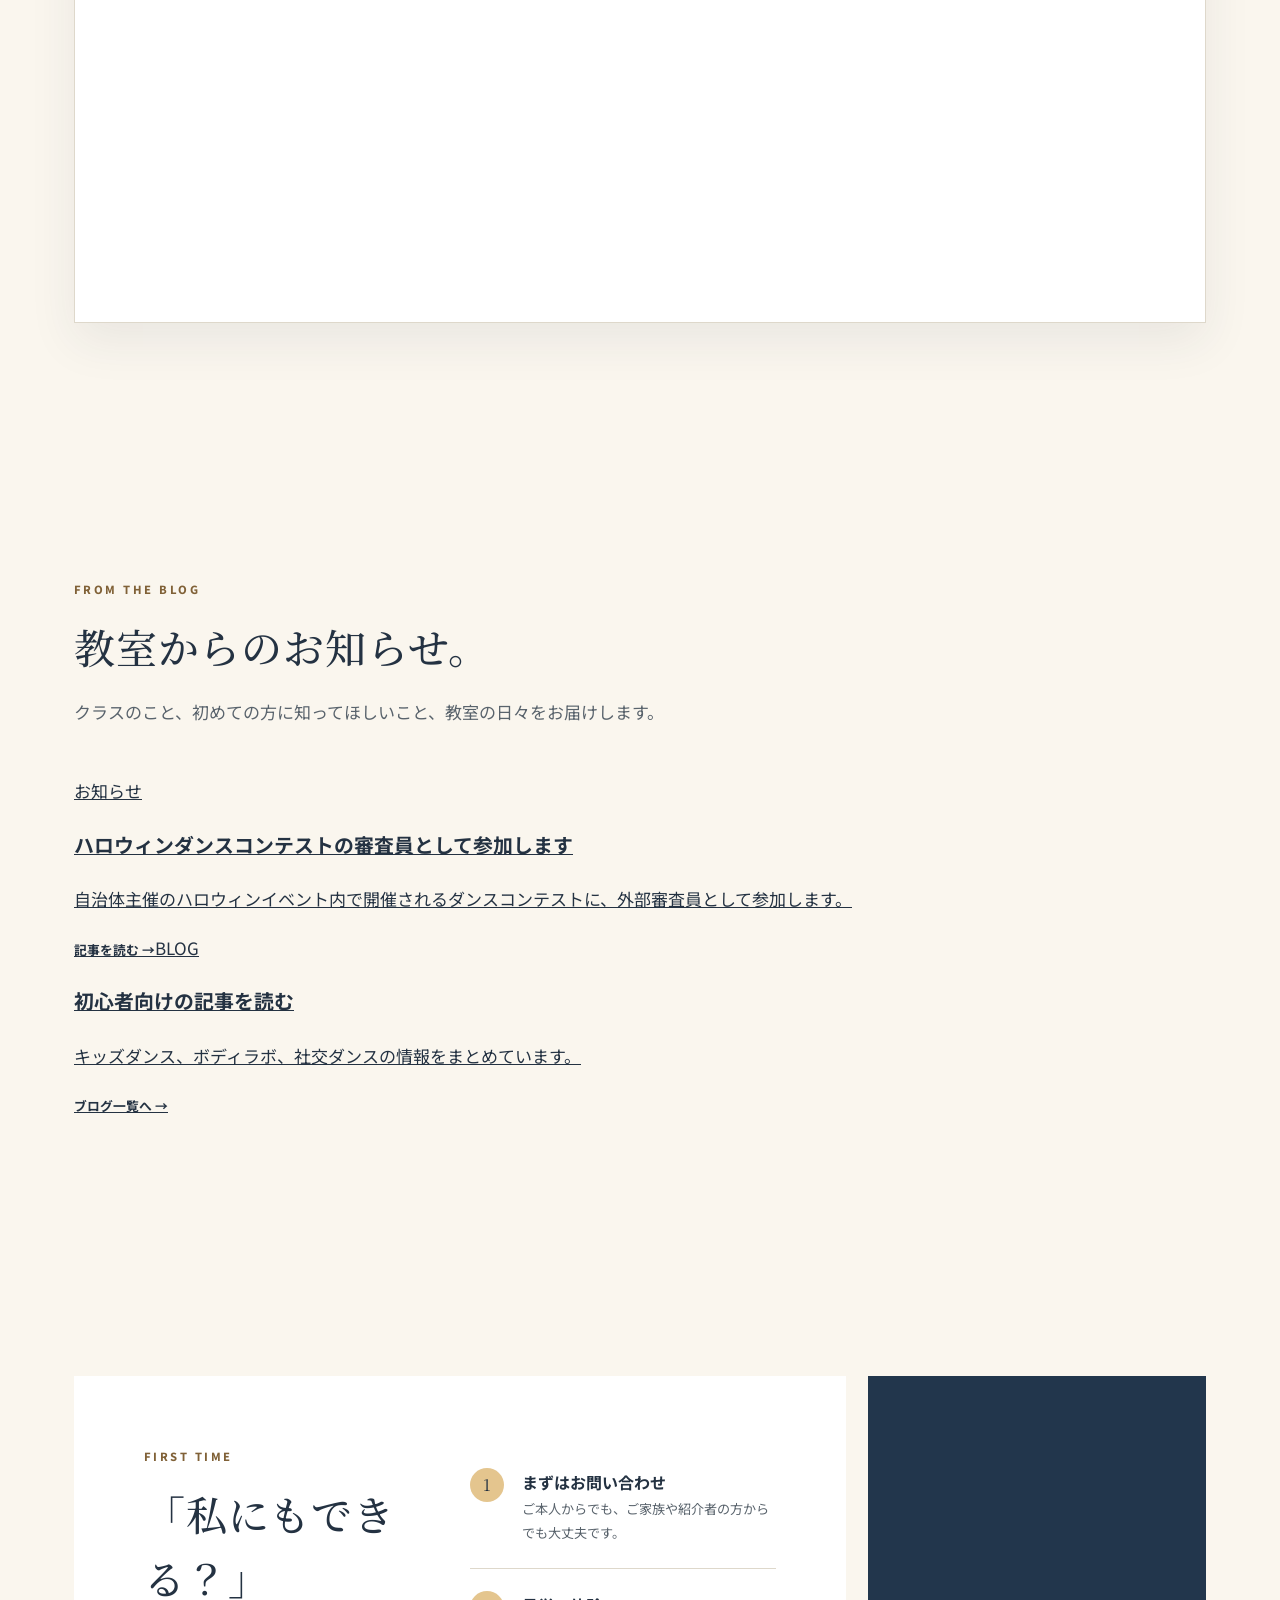
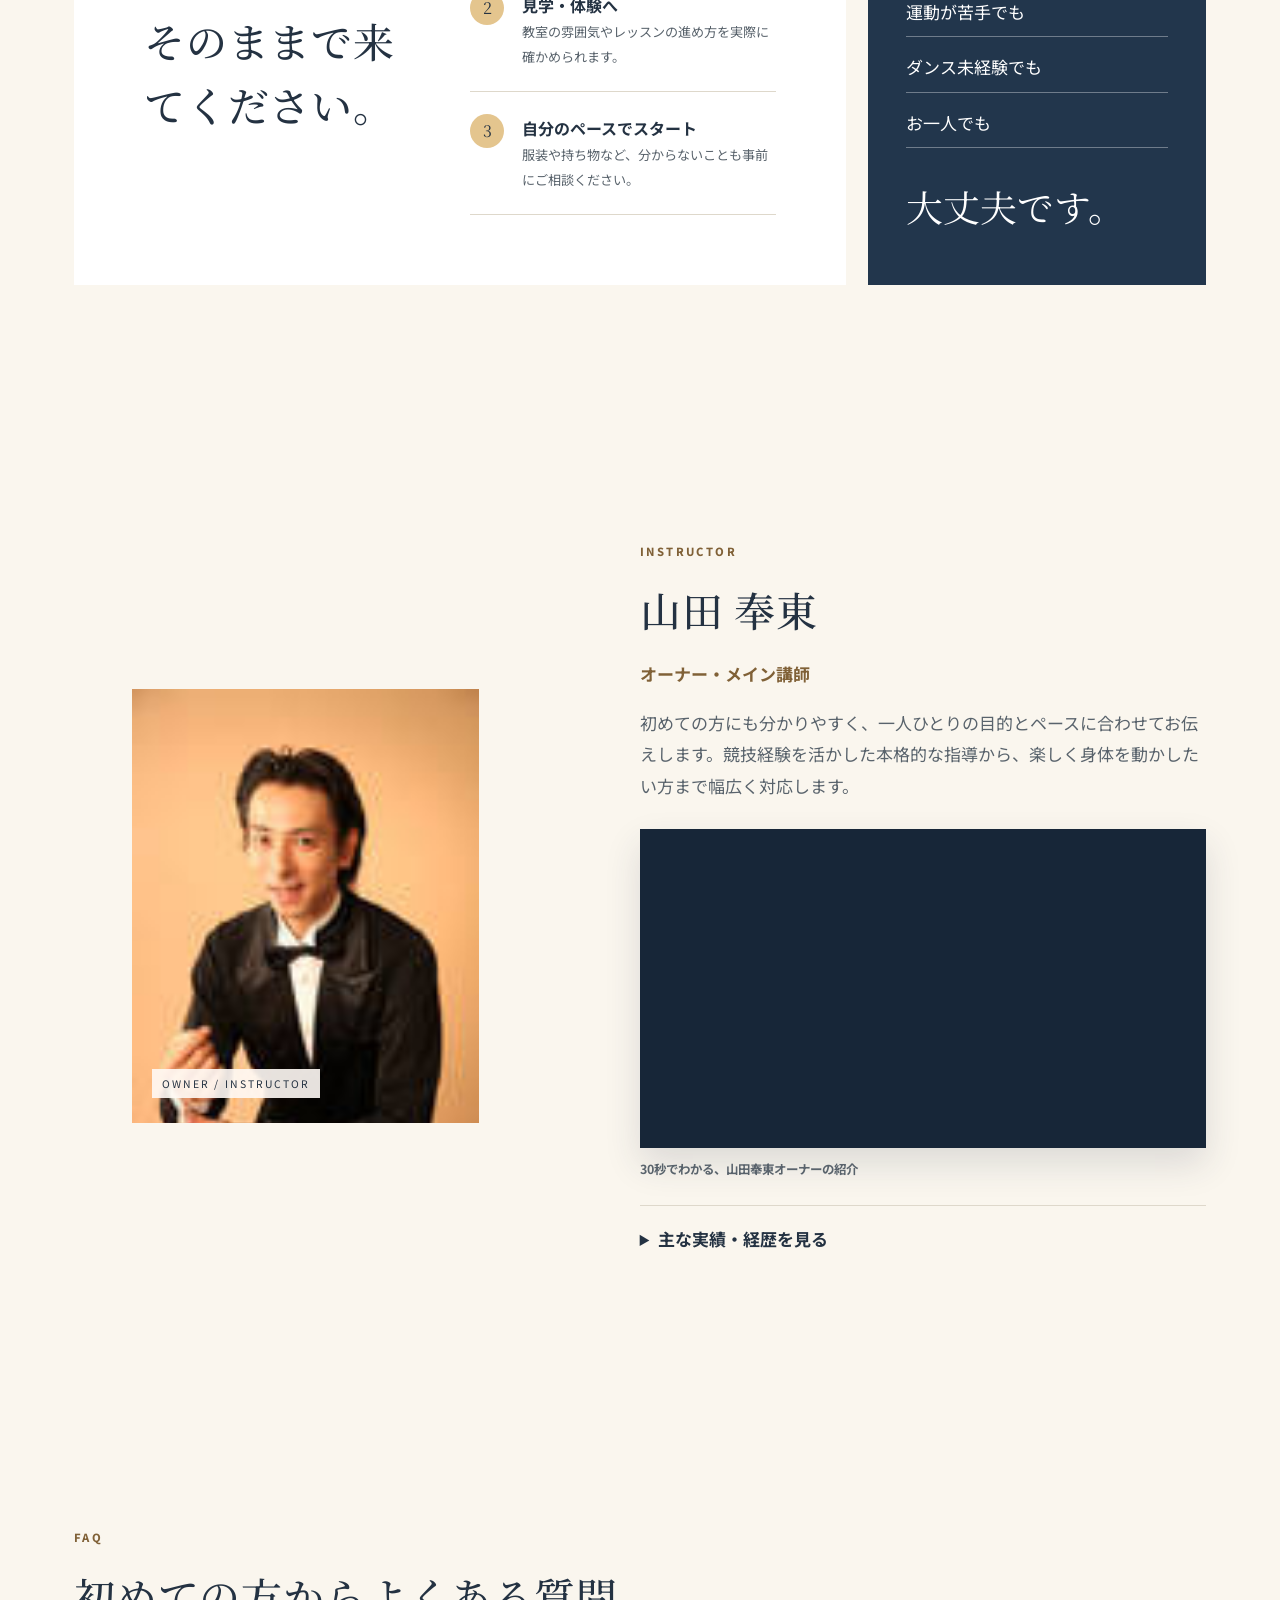
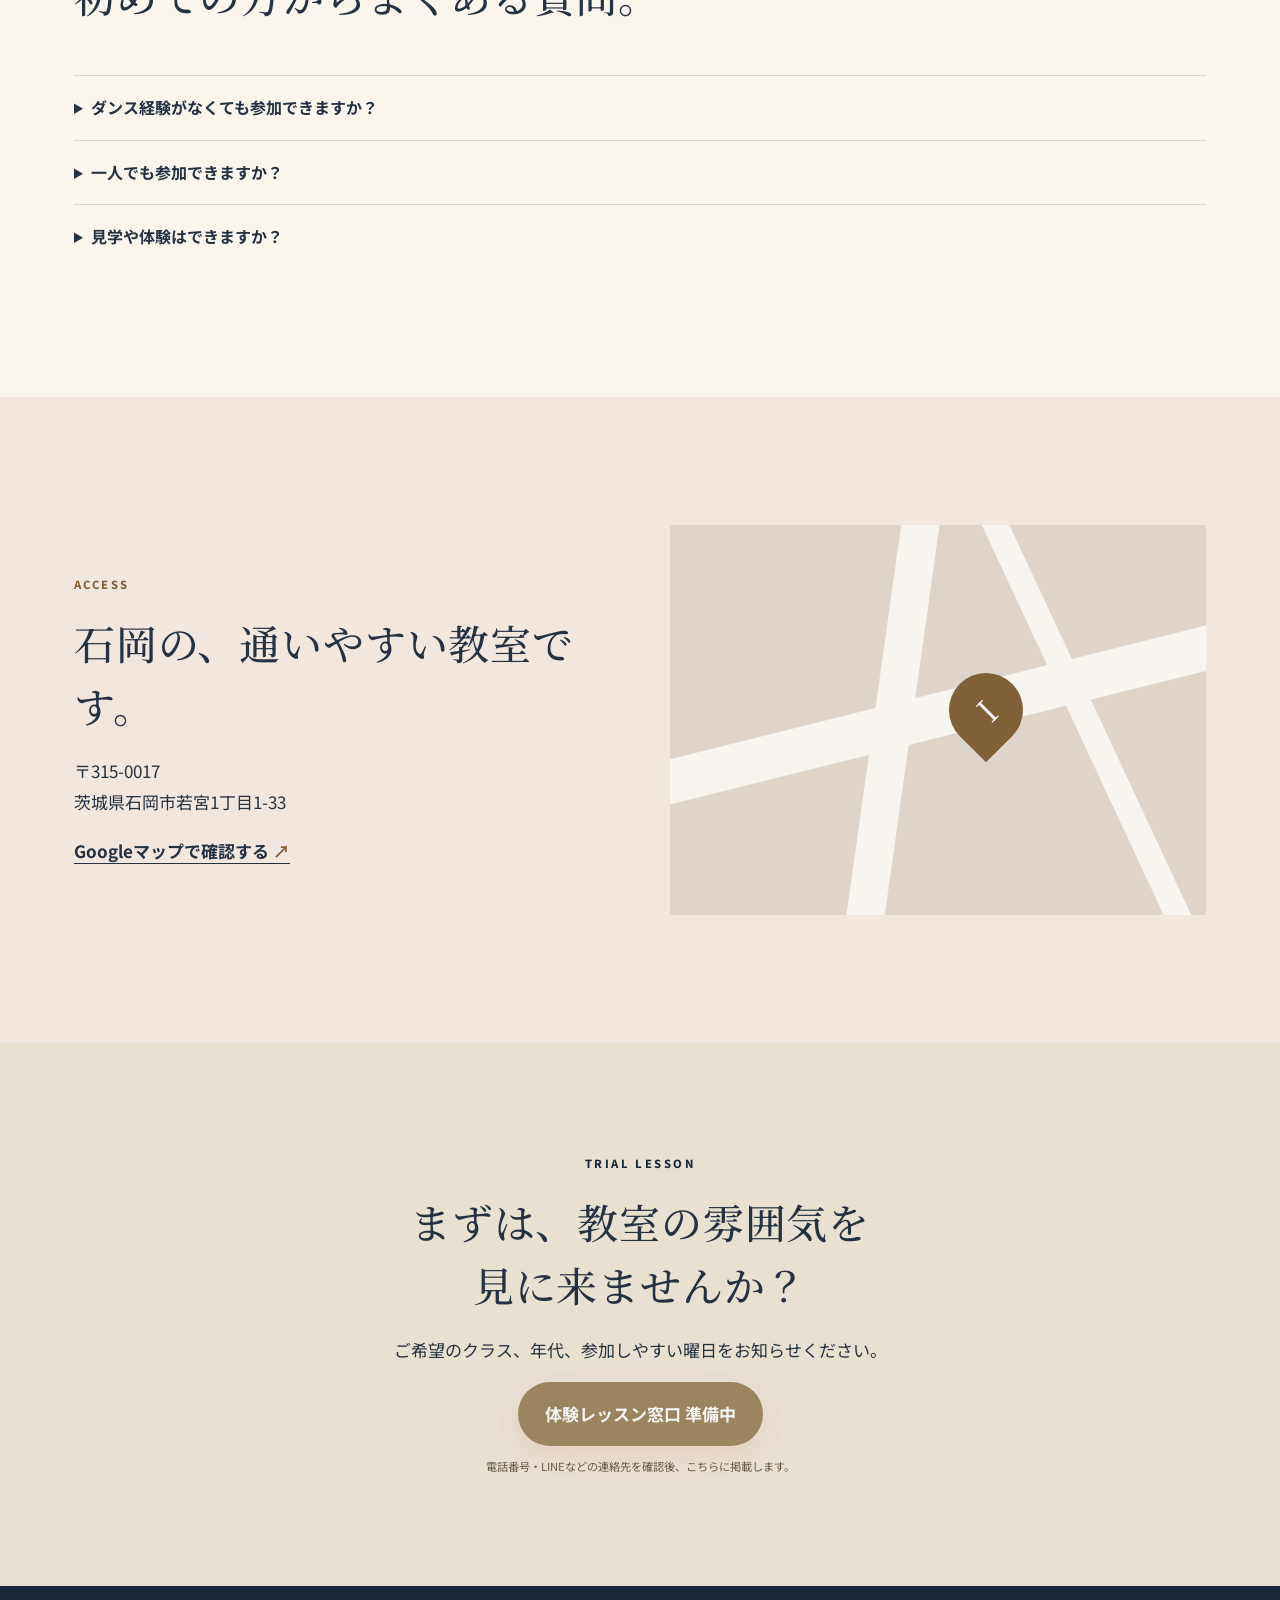
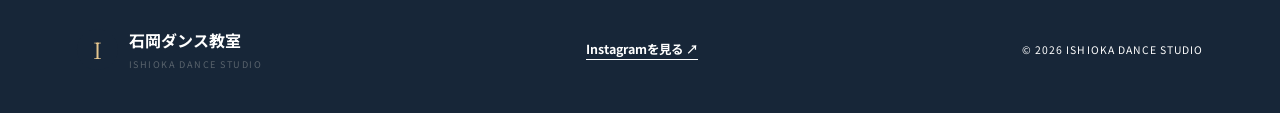
==== commit a04312af: "昼と夜の楽しみ方と大人のダンス教室のデザインを反映" ====
--- a/index.html
+++ b/index.html
@@ -3,7 +3,7 @@
 <head>
   <meta charset="utf-8"><meta name="viewport" content="width=device-width,initial-scale=1">
   <meta name="description" content="茨城県石岡市の石岡ダンス教室。山田奉東が指導する社交ダンスとアフターワーク45、外部講師が主催する講座、レンタルスタジオのご案内。">
-  <meta name="theme-color" content="#fffaf6">  <meta name="google-site-verification" content="V9GebZEu-rOgr5qErQZzNS7khLlCLJ2l1-l5jgODoXY" />
+  <meta name="theme-color" content="#172638">  <meta name="google-site-verification" content="V9GebZEu-rOgr5qErQZzNS7khLlCLJ2l1-l5jgODoXY" />
   <!-- Google tag (gtag.js) -->
   <script async src="https://www.googletagmanager.com/gtag/js?id=G-R2BDH47NB6"></script>
   <script>
@@ -12,35 +12,85 @@
     gtag("js", new Date());
     gtag("config", "G-R2BDH47NB6");
   </script>
-  <title>石岡ダンス教室｜はじめてでも、楽しく動ける。</title>
+  <title>石岡ダンス教室｜音楽と人に会いに行く、大人のダンス教室。</title>
   <link rel="preconnect" href="https://fonts.googleapis.com"><link rel="preconnect" href="https://fonts.gstatic.com" crossorigin>
-  <link href="https://fonts.googleapis.com/css2?family=DM+Serif+Display&family=Noto+Sans+JP:wght@400;500;600;700;800&display=swap" rel="stylesheet">
+  <link href="https://fonts.googleapis.com/css2?family=DM+Serif+Display&family=Noto+Serif+JP:wght@400;500;600&family=Noto+Sans+JP:wght@400;500;600;700;800&display=swap" rel="stylesheet">
   <link rel="stylesheet" href="styles.css"><style>.footer-instagram{font-size:.78rem;font-weight:700;color:#fff;text-underline-offset:5px}footer{gap:28px}</style>
-</head>
-<body>
+<style>
+/* Homepage: daytime warmth and evening elegance */
+.day-night-home{--ink:#243242;--muted:#59636c;--paper:#faf6ee;--coral:#806137;--yellow:#e4c58e;--navy:#172638;--line:#ded8cb;--serif:"Noto Serif JP",serif}
+.day-night-home .site-header{gap:20px;background:rgba(250,246,238,.96)}
+.day-night-home nav{gap:16px}.day-night-home nav a{font-size:.74rem}
+.day-night-home .brand-mark{border-radius:50%;background:#172638;color:#e4c58e;transform:none}
+.day-night-home .hero{background:#172638;color:#faf6ee;min-height:720px}
+.day-night-home .hero-copy{padding:85px clamp(24px,5vw,80px)}
+.day-night-home .hero h1{font-family:var(--serif);font-weight:500;font-size:clamp(2.3rem,3.6vw,4rem);line-height:1.65;letter-spacing:.03em}
+.day-night-home .hero h1 em{font-style:normal;color:#e4c58e;font-weight:400}
+.day-night-home .hero .eyebrow{color:#e4c58e;letter-spacing:.17em}
+.day-night-home .hero-lead{color:#e1e4e6;font-size:1rem;line-height:2.2}
+.day-night-home .hero .primary{background:#e4c58e;color:#172638;box-shadow:none}
+.day-night-home .hero .text-link span{color:#e4c58e}
+.day-night-home .hero .trust-list li{border-color:#617080;color:#ece9e1}
+.day-night-home .hero-photo-shade{background:linear-gradient(90deg,rgba(23,38,56,.15),transparent 45%,rgba(23,38,56,.1))}
+.day-night-home .hero-card{background:rgba(250,246,238,.94)}
+.day-night-home .hero-card strong{font-family:var(--serif);font-size:1.4rem;line-height:1.8}
+.day-night-home .location-tag{color:#fff;background:#172638;padding:5px 9px}
+.day-night-home h2{font-family:var(--serif);font-weight:500;line-height:1.55;letter-spacing:.02em;font-size:clamp(1.9rem,3.2vw,3.2rem)}
+.day-night-home .audience-grid{grid-template-columns:repeat(2,minmax(0,1fr))}
+.day-night-home .audience-card{min-height:300px}
+.day-night-home .audience-card.social{background:#e8e0d1}.day-night-home .audience-card.evening{background:#22364c;color:#faf6ee}
+.day-night-home .audience-card h3{font-family:var(--serif);font-weight:500}
+.day-night-home .audience{padding-top:0}
+.day-night-home .reassurance{background:#22364c}
+.day-night-home .contact{background:#e8e0d1}.day-night-home footer{background:#172638}
+.day-night-home .hero a:focus-visible{outline-color:#e4c58e}
+.day-night-home section[id]{scroll-margin-top:100px}
+.mood-grid{display:grid;grid-template-columns:repeat(2,minmax(0,1fr));gap:24px}
+.mood-card{padding:clamp(28px,4vw,52px);display:flex;flex-direction:column;border-top:3px solid #c4a268}
+.mood-day{background:#eee5d6;color:#243242}.mood-night{background:radial-gradient(ellipse at top right,#394858,#172638 70%);color:#faf6ee}
+.mood-label{font-size:.75rem;letter-spacing:.16em;font-weight:700;display:flex;gap:20px;flex-wrap:wrap}
+.mood-label span{letter-spacing:.05em;font-weight:500}
+.mood-card h3{font-family:var(--serif);font-weight:500;font-size:clamp(1.7rem,2.6vw,2.7rem);line-height:1.65;letter-spacing:.02em;margin:25px 0}
+.mood-card>p:not(.mood-label){font-size:.95rem;line-height:2.1}
+.mood-card .mood-caption{font-size:.8rem!important;padding-top:18px;border-top:1px solid #b7ab95;margin-top:auto}
+.mood-night .mood-caption{border-color:#65707b}.mood-night .text-link span{color:#e4c58e}
+.mood-note{font-size:.8rem;color:#59636c;margin-top:22px}
+@media(max-width:1100px){.day-night-home .site-header nav,.day-night-home .header-cta{display:none}.day-night-home .menu-button{display:block}.day-night-home .site-header.open nav{display:flex;position:absolute;top:100%;left:0;right:0;flex-direction:column;padding:24px;background:var(--paper);border-bottom:1px solid var(--line)}}
+@media(max-width:850px){.day-night-home .hero{min-height:0}.day-night-home .hero-copy{padding:64px 24px}.day-night-home .hero h1{font-size:clamp(2rem,6vw,3.2rem)}.day-night-home .hero-visual{min-height:380px}.mood-grid{grid-template-columns:1fr}.day-night-home .audience-grid{grid-template-columns:1fr}}
+@media(max-width:520px){.day-night-home .hero h1{font-size:1.9rem}.day-night-home .hero-lead br{display:block}.day-night-home .hero-lead{font-size:.9rem}.day-night-home .hero-actions{gap:22px}.day-night-home .hero .button{padding:14px 20px;font-size:.9rem}.day-night-home .hero-card{right:6%;bottom:8%;padding:20px}.mood-card{padding:28px}.day-night-home .hero-visual{min-height:320px}}
+</style></head>
+<body class="day-night-home">
   <a class="skip-link" href="#main">本文へ移動</a>
   <header class="site-header">
     <a class="brand" href="#top" aria-label="石岡ダンス教室 ホーム"><span class="brand-mark">I</span><span><strong>石岡ダンス教室</strong><small>ISHIOKA DANCE STUDIO</small></span></a>
-    <nav aria-label="メインメニュー"><a href="#classes">直営クラス</a><a href="#schedule">予定</a><a href="rental-studio.html">レンタルスタジオ</a><a href="blog/">ブログ</a><a href="#first">初めての方へ</a><a href="#teacher">講師</a><a href="#access">アクセス</a></nav>
+    <nav aria-label="メインメニュー"><a href="#day-night">昼と夜の楽しみ方</a><a href="#classes">直営クラス</a><a href="#schedule">予定</a><a href="rental-studio.html">レンタルスタジオ</a><a href="blog/">ブログ</a><a href="#first">初めての方へ</a><a href="#teacher">講師</a><a href="#access">アクセス</a></nav>
     <a class="header-cta" href="#contact">体験レッスン</a><button class="menu-button" type="button" aria-label="メニューを開く" aria-expanded="false">☰</button>
   </header>
   <main id="main">
     <section class="hero" id="top">
-      <div class="hero-copy reveal"><p class="eyebrow">DANCE FOR EVERY DAY</p><h1>はじめてでも、<br><em>楽しく動ける。</em></h1><p class="hero-lead">子どもの「やってみたい」も、私の「何か始めたい」も。<br>石岡で、暮らしにちょうどいいダンスを。</p><div class="hero-actions"><a class="button primary" href="#classes">自分に合うクラスを見る</a><a class="text-link" href="#first">初めての方へ <span>→</span></a></div><ul class="trust-list"><li>初心者歓迎</li><li>一人参加OK</li><li>見学・体験相談</li></ul></div>
-      <div class="hero-visual hero-photo reveal"><img src="assets/floor-wide.jpeg" alt="石岡ダンス教室の明るいダンスフロア" loading="eager"><div class="hero-photo-shade"></div><div class="hero-card"><span>石岡ダンス教室</span><strong>ここから始まる、<br>毎日のダンス。</strong></div><p class="location-tag">IBARAKI / ISHIOKA</p></div>
+      <div class="hero-copy reveal"><p class="eyebrow">MUSIC, DANCE &amp; GOOD COMPANY</p><h1>音楽と人に<br>会いに行く、<br><em>大人のダンス教室。</em></h1><p class="hero-lead">昼は、踊って笑って、日常に彩りを。<br>夜は、少しおしゃれをして、自分の時間を。<br>石岡で、音楽と人がつなぐひとときを。</p><div class="hero-actions"><a class="button primary" href="#day-night">私に合う楽しみ方を探す</a><a class="text-link" href="#first">初めての方へ <span>→</span></a></div><ul class="trust-list"><li>初心者歓迎</li><li>一人参加OK</li><li>見学・体験相談</li></ul></div>
+      <div class="hero-visual hero-photo reveal"><img src="assets/floor-wide.jpeg" alt="石岡ダンス教室の明るいダンスフロア" loading="eager"><div class="hero-photo-shade"></div><div class="hero-card"><span>石岡ダンス教室</span><strong>いつもの街に、<br>出かけたくなる場所。</strong></div><p class="location-tag">IBARAKI / ISHIOKA</p></div>
     </section>
-    <section class="audience section-wrap" aria-labelledby="choice-title"><div class="section-heading reveal"><p class="eyebrow">CHOOSE YOUR STYLE</p><h2 id="choice-title">目的に合う入口から。</h2><p>通うご本人にも、ご家族や紹介者の方にも分かりやすくご案内します。</p></div><div class="audience-grid"><a class="audience-card kids reveal" href="rental-studio.html#kids"><span class="card-number">01</span><p>お子さまの習い事に</p><h3>楽しく、自分らしく。<br>キッズクラス</h3><span class="card-link">主催者の情報を見る →</span></a><a class="audience-card body reveal" href="rental-studio.html#body-lab"><span class="card-number">02</span><p>運動不足や気分転換に</p><h3>音楽と一緒に、<br>身体を整える。</h3><span class="card-link">主催者の情報を見る →</span></a><a class="audience-card social reveal" href="#class-social"><span class="card-number">03</span><p>大人の趣味・交流に</p><h3>これから始める、<br>社交ダンス</h3><span class="card-link">詳しく見る →</span></a><a class="audience-card evening reveal" href="#class-afterwork"><span class="card-number">04</span><p>仕事帰りの習い事に</p><h3>仲間に会える、<br>アフターワーク45</h3><span class="card-link">詳しく見る →</span></a></div></section>
+    <section class="day-night section-wrap" id="day-night" aria-labelledby="day-night-title">
+      <div class="section-heading reveal"><p class="eyebrow">ONE STUDIO, TWO MOODS</p><h2 id="day-night-title">昼も、夜も。<br>私らしく楽しむ時間。</h2><p>身体を動かす心地よさも、誰かに会う楽しみも。<br>同じ教室で、暮らしに合ったダンスの楽しみ方を。</p></div>
+      <div class="mood-grid">
+        <article class="mood-card mood-day reveal"><p class="mood-label">DAYTIME <span>昼の楽しみ方</span></p><h3>踊って、笑って、<br>日常に彩りを。</h3><p>明るいフロアで音楽に合わせて身体を動かす。ステップを覚える楽しさと、仲間との会話。自分のペースで続ける、大人の趣味を。</p><p class="mood-caption">社交ダンス・初めての方にも</p><a class="text-link" href="#classes">社交ダンスのご案内 <span>→</span></a></article>
+        <article class="mood-card mood-night reveal"><p class="mood-label">AFTER HOURS <span>夜の楽しみ方</span></p><h3>仕事帰りに<br>ちょっと寄り道。</h3><p>一日の終わりに、音楽と仲間に会うひととき。踊る楽しみをきっかけに、いつもの毎日に少しのときめきを。</p><p class="mood-caption">女性向けクラス「アフターワーク45」</p><a class="text-link" href="#classes">アフターワーク45のご案内 <span>→</span></a></article>
+      </div><p class="mood-note">ご参加いただける曜日・時間は、各クラスのご案内とレッスン予定をご確認ください。アフターワーク45の開催詳細はお問い合わせください。</p>
+    </section>
+    <section class="audience section-wrap" aria-labelledby="choice-title"><div class="section-heading reveal"><p class="eyebrow">FIND YOUR DANCE</p><h2 id="choice-title">好きな時間を、ここから。</h2><p>社交ダンスとアフターワーク45。暮らしに合った楽しみ方を見つけてください。</p></div><div class="audience-grid"><a class="audience-card social reveal" href="#classes"><span class="card-number">01</span><p>大人の趣味・交流に</p><h3>音楽と一緒に、<br>社交ダンス。</h3><span class="card-link">クラス・料金を見る →</span></a><a class="audience-card evening reveal" href="#classes"><span class="card-number">02</span><p>女性のための、自分の時間</p><h3>仲間に会える、<br>アフターワーク45。</h3><span class="card-link">クラスのご案内へ →</span></a></div></section>
     <section class="classes" id="classes"><div class="section-wrap"><div class="section-heading light reveal"><p class="eyebrow">YAMADA’S CLASSES</p><h2>山田奉東が指導するクラス。</h2><p>石岡ダンス教室の直営講座です。社交ダンスとアフターワーク45をご案内します。</p></div><div class="class-list" id="classes-list" aria-live="polite"></div><p class="data-status" id="data-status"></p></div></section>
     <section class="external-programs section-wrap" aria-labelledby="external-title"><div class="section-heading reveal"><p class="eyebrow">RENTAL STUDIO</p><h2 id="external-title">外部講師の講座も開催しています。</h2><p>石岡ダンス教室はフロアを提供しています。講座の運営・月謝管理は、それぞれの主催者が行っています。</p></div><div class="external-grid"><article class="external-card reveal"><span class="external-label">外部主催</span><h3>キッズクラス</h3><p>福田沙織先生が主催・運営する講座です。</p></article><article class="external-card reveal"><span class="external-label">外部主催</span><h3>ウーマンボディーラボ</h3><p>竹村園子先生が主催・運営する講座です。</p></article></div><a class="button secondary-button reveal" href="rental-studio.html">レンタルスタジオの詳細を見る <span>→</span></a></section>
     <section class="schedule section-wrap" id="schedule"><div class="section-heading reveal"><p class="eyebrow">LESSON SCHEDULE</p><h2>レッスン予定。</h2><p>最新の開催予定をご確認いただけます。見学・体験をご希望の方はお気軽にご相談ください。</p></div><div class="calendar-frame reveal"><iframe title="石岡ダンス教室のレッスン予定" src="https://calendar.google.com/calendar/embed?src=77ab774a41d6ee8f0085127efd8ce728a2bd8bb5959e93572e5c4011a7b18e6c%40group.calendar.google.com&ctz=Asia%2FTokyo" loading="lazy" frameborder="0" scrolling="no"></iframe></div></section>
     <section class="blog-teaser section-wrap" aria-labelledby="blog-title"><div class="section-heading reveal"><p class="eyebrow">FROM THE BLOG</p><h2 id="blog-title">教室からのお知らせ。</h2><p>クラスのこと、初めての方に知ってほしいこと、教室の日々をお届けします。</p></div><div class="blog-teaser-grid"><a class="blog-teaser-card reveal" href="blog/posts/halloween-dance-contest-judge.html"><span class="blog-date">お知らせ</span><h3>ハロウィンダンスコンテストの審査員として参加します</h3><p>自治体主催のハロウィンイベント内で開催されるダンスコンテストに、外部審査員として参加します。</p><span class="card-link">記事を読む →</span></a><a class="blog-teaser-card reveal" href="blog/"><span class="blog-date">BLOG</span><h3>初心者向けの記事を読む</h3><p>キッズダンス、ボディラボ、社交ダンスの情報をまとめています。</p><span class="card-link">ブログ一覧へ →</span></a></div></section>
     <section class="first section-wrap" id="first"><div class="first-panel reveal"><div><p class="eyebrow">FIRST TIME</p><h2>「私にもできる？」<br>そのままで来てください。</h2></div><div class="steps"><article><span>1</span><div><h3>まずはお問い合わせ</h3><p>ご本人からでも、ご家族や紹介者の方からでも大丈夫です。</p></div></article><article><span>2</span><div><h3>見学・体験へ</h3><p>教室の雰囲気やレッスンの進め方を実際に確かめられます。</p></div></article><article><span>3</span><div><h3>自分のペースでスタート</h3><p>服装や持ち物など、分からないことも事前にご相談ください。</p></div></article></div></div><div class="reassurance reveal"><p>運動が苦手でも</p><p>ダンス未経験でも</p><p>お一人でも</p><strong>大丈夫です。</strong></div></section>
-    <section class="teacher section-wrap" id="teacher"><div class="teacher-portrait reveal" style="width:75%;justify-self:center"><img src="[data-uri]" alt="山田奉東先生のプロフィール写真" width="100" height="150" loading="lazy" style="display:block;width:100%;height:100%;object-fit:contain;background:#edc08e"><p style="background:rgba(255,250,246,.9);padding:5px 10px">OWNER / INSTRUCTOR</p></div><div class="teacher-copy reveal"><p class="eyebrow">INSTRUCTOR</p><h2>山田 奉東</h2><p class="teacher-role">オーナー・メイン講師</p><p>初めての方にも分かりやすく、一人ひとりの目的とペースに合わせてお伝えします。競技経験を活かした本格的な指導から、楽しく身体を動かしたい方まで幅広く対応します。</p><div class="teacher-video"><div class="teacher-video-frame"><iframe src="https://drive.google.com/file/d/1KfBXxvvQyqPPFA4GGJ34dykCx3MEwONL/preview" title="山田奉東オーナー紹介動画" allow="autoplay" loading="lazy"></iframe></div><p class="teacher-video-caption">30秒でわかる、山田奉東オーナーの紹介</p></div><details><summary>主な実績・経歴を見る</summary><ul><li>1996年度 JDCラテンA級昇級</li><li>第1回 BDFJ中部カップ選手権 優勝</li><li>日中親善国際競技大会 優勝</li><li>アムステルダムオープン ファイナリスト</li><li>イタリアンオープン クォーターファイナル</li></ul></details></div></section>
+    <section class="teacher section-wrap" id="teacher"><div class="teacher-portrait reveal" style="width:75%;justify-self:center"><img src="[data-uri]" alt="山田奉東先生のプロフィール写真" width="100" height="150" loading="lazy" style="display:block;width:100%;height:100%;object-fit:contain;background:#edc08e"><p style="background:rgba(255,250,246,.9);padding:5px 10px">OWNER / INSTRUCTOR</p></div><div class="teacher-copy reveal"><p class="eyebrow">INSTRUCTOR</p><h2>山田 奉東</h2><p class="teacher-role">オーナー・メイン講師</p><p>初めての方にも分かりやすく、一人ひとりの目的とペースに合わせてお伝えします。競技経験を活かした本格的な指導から、楽しく身体を動かしたい方まで幅広く対応します。</p><div class="teacher-video"><div class="teacher-video-frame"><iframe src="https://drive.google.com/file/d/1KfBXxvvQyqPPFA4GGJ34dykCx3MEwONL/preview" title="山田奉東オーナー紹介動画" allow="autoplay" loading="lazy"></iframe></div><p class="teacher-video-caption">30秒でわかる、山田奉東オーナーの紹介</p></div><details><summary>主な実績・経歴を見る</summary><ul><li>豪華客船世界一周社交ダンス講師</li><li>第一回BDFJ中部選手権優勝</li><li>日中親善国際競技大会　優勝</li><li>Amsterdam open finalist</li><li>Italian open quarter final</li></ul></details></div></section>
     <section class="faq section-wrap"><div class="section-heading reveal"><p class="eyebrow">FAQ</p><h2>初めての方からよくある質問。</h2></div><div class="faq-list reveal"><details><summary>ダンス経験がなくても参加できますか？</summary><p>はい。初心者の方を歓迎しています。基礎からご自身のペースで始められます。</p></details><details><summary>一人でも参加できますか？</summary><p>はい。お一人で参加される方もいらっしゃいます。社交ダンスについても、まずはお気軽にご相談ください。</p></details><details><summary>見学や体験はできますか？</summary><p>クラスや日程によりご案内します。お問い合わせ時に希望クラスをお知らせください。</p></details></div></section>
     <section class="access" id="access"><div class="section-wrap access-grid"><div class="reveal"><p class="eyebrow">ACCESS</p><h2>石岡の、通いやすい教室です。</h2><p>〒315-0017<br>茨城県石岡市若宮1丁目1-33</p><a class="text-link" href="https://www.google.com/maps/search/?api=1&query=%E8%8C%A8%E5%9F%8E%E7%9C%8C%E7%9F%B3%E5%B2%A1%E5%B8%82%E8%8B%A5%E5%AE%AE1%E4%B8%81%E7%9B%AE1-33" target="_blank" rel="noopener">Googleマップで確認する <span>↗</span></a></div><div class="map-art reveal" aria-hidden="true"><span class="pin">I</span><div class="road a"></div><div class="road b"></div><div class="road c"></div></div></div></section>
     <section class="contact" id="contact"><div class="contact-inner reveal"><p class="eyebrow">TRIAL LESSON</p><h2>まずは、教室の雰囲気を<br>見に来ませんか？</h2><p>ご希望のクラス、年代、参加しやすい曜日をお知らせください。</p><div class="contact-actions"><span class="button primary disabled" aria-disabled="true">体験レッスン窓口 準備中</span><small>電話番号・LINEなどの連絡先を確認後、こちらに掲載します。</small></div></div></section>
   </main>
   <footer><div class="brand"><span class="brand-mark">I</span><span><strong>石岡ダンス教室</strong><small>ISHIOKA DANCE STUDIO</small></span></div><a class="footer-instagram" href="https://www.instagram.com/isod1133/" target="_blank" rel="noopener">Instagramを見る ↗</a><p>© <span id="year"></span> ISHIOKA DANCE STUDIO</p></footer>
   <script src="script.js"></script>
-</body>
+<noscript><style>.reveal{opacity:1;transform:none}</style></noscript></body>
 </html>
+
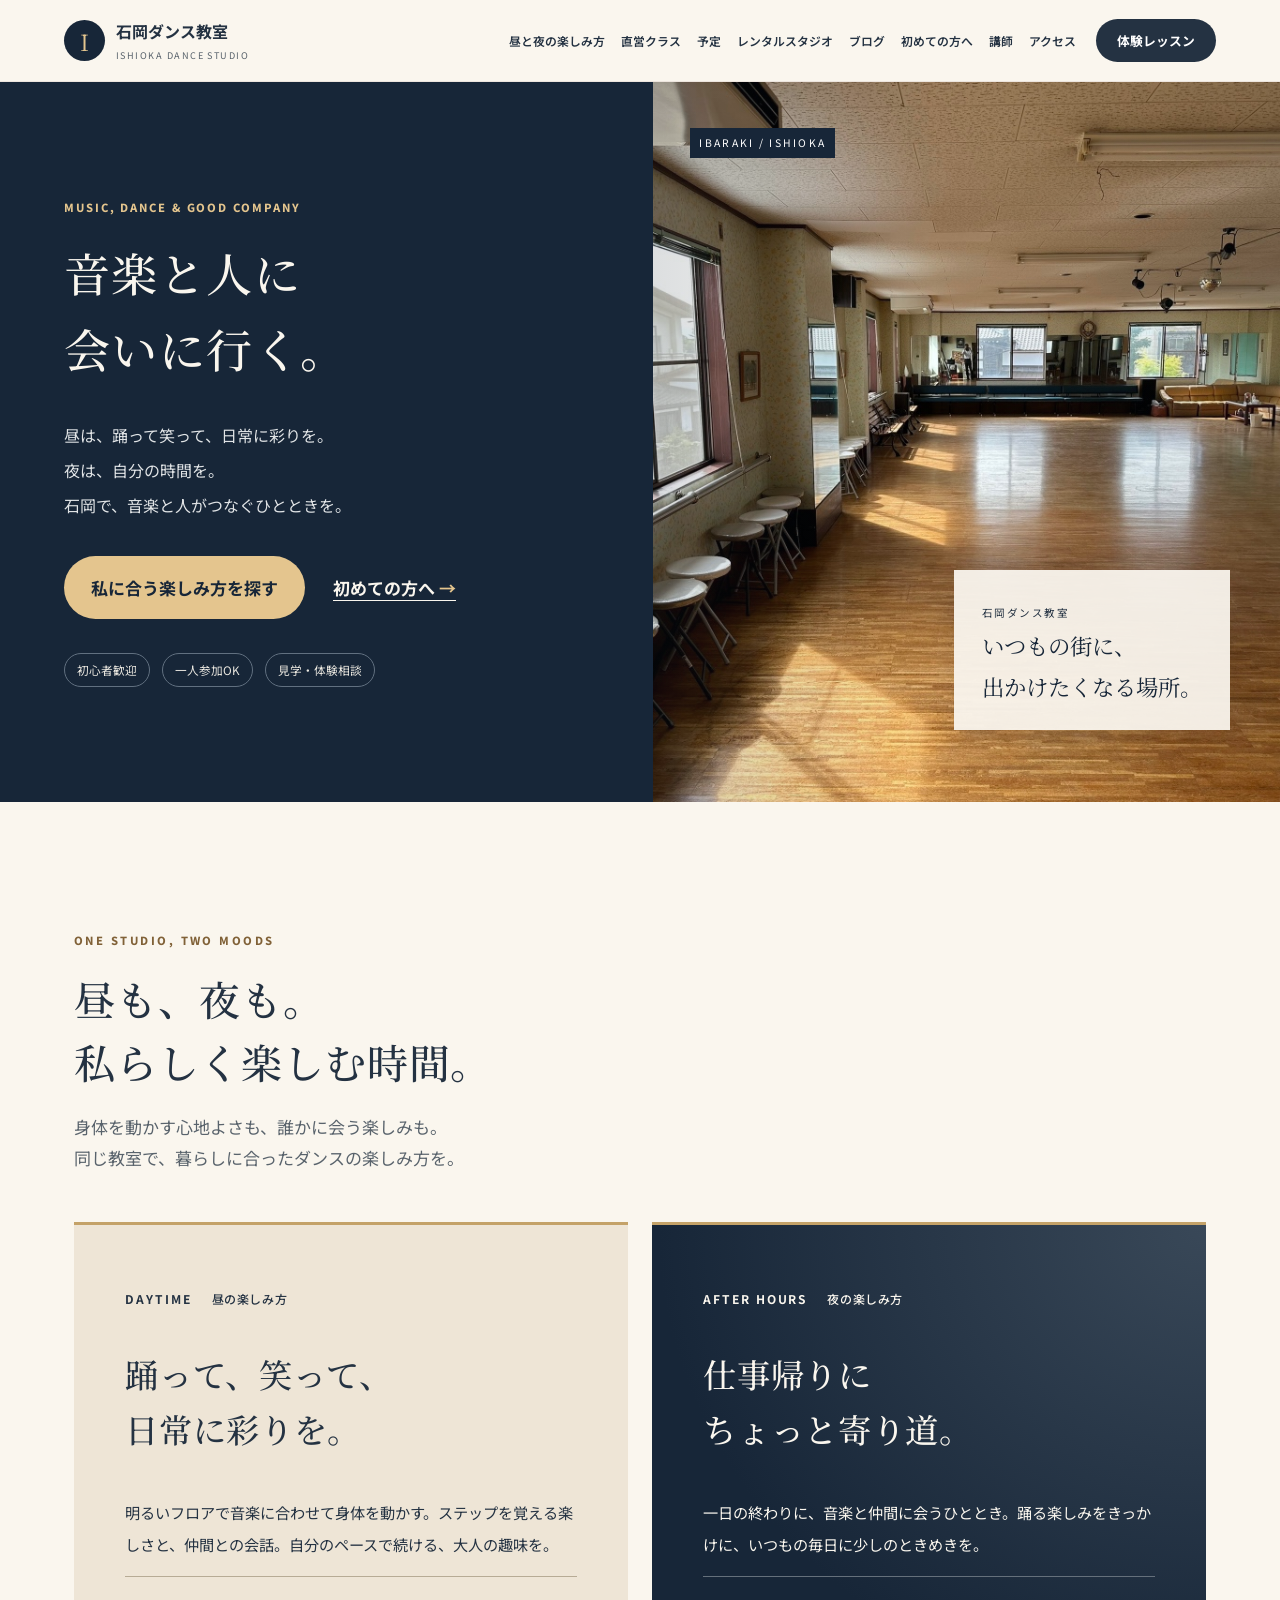
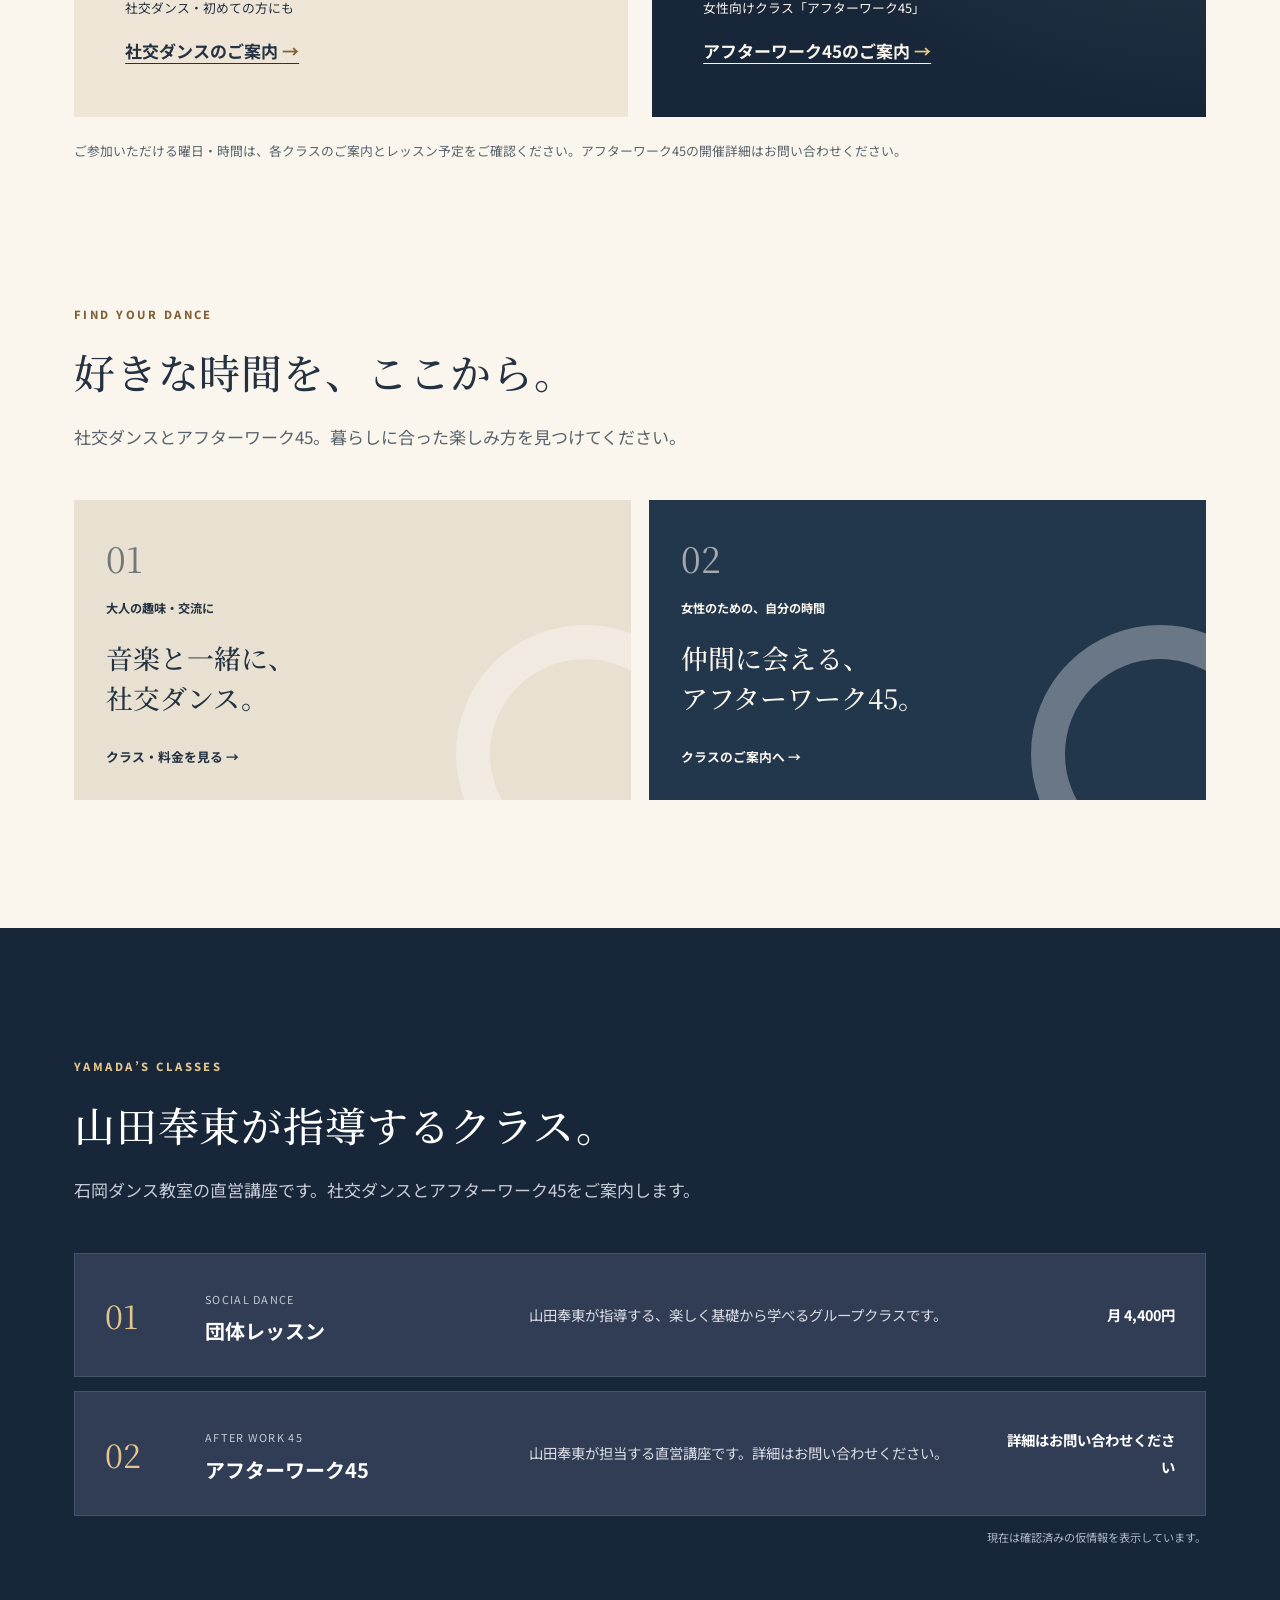
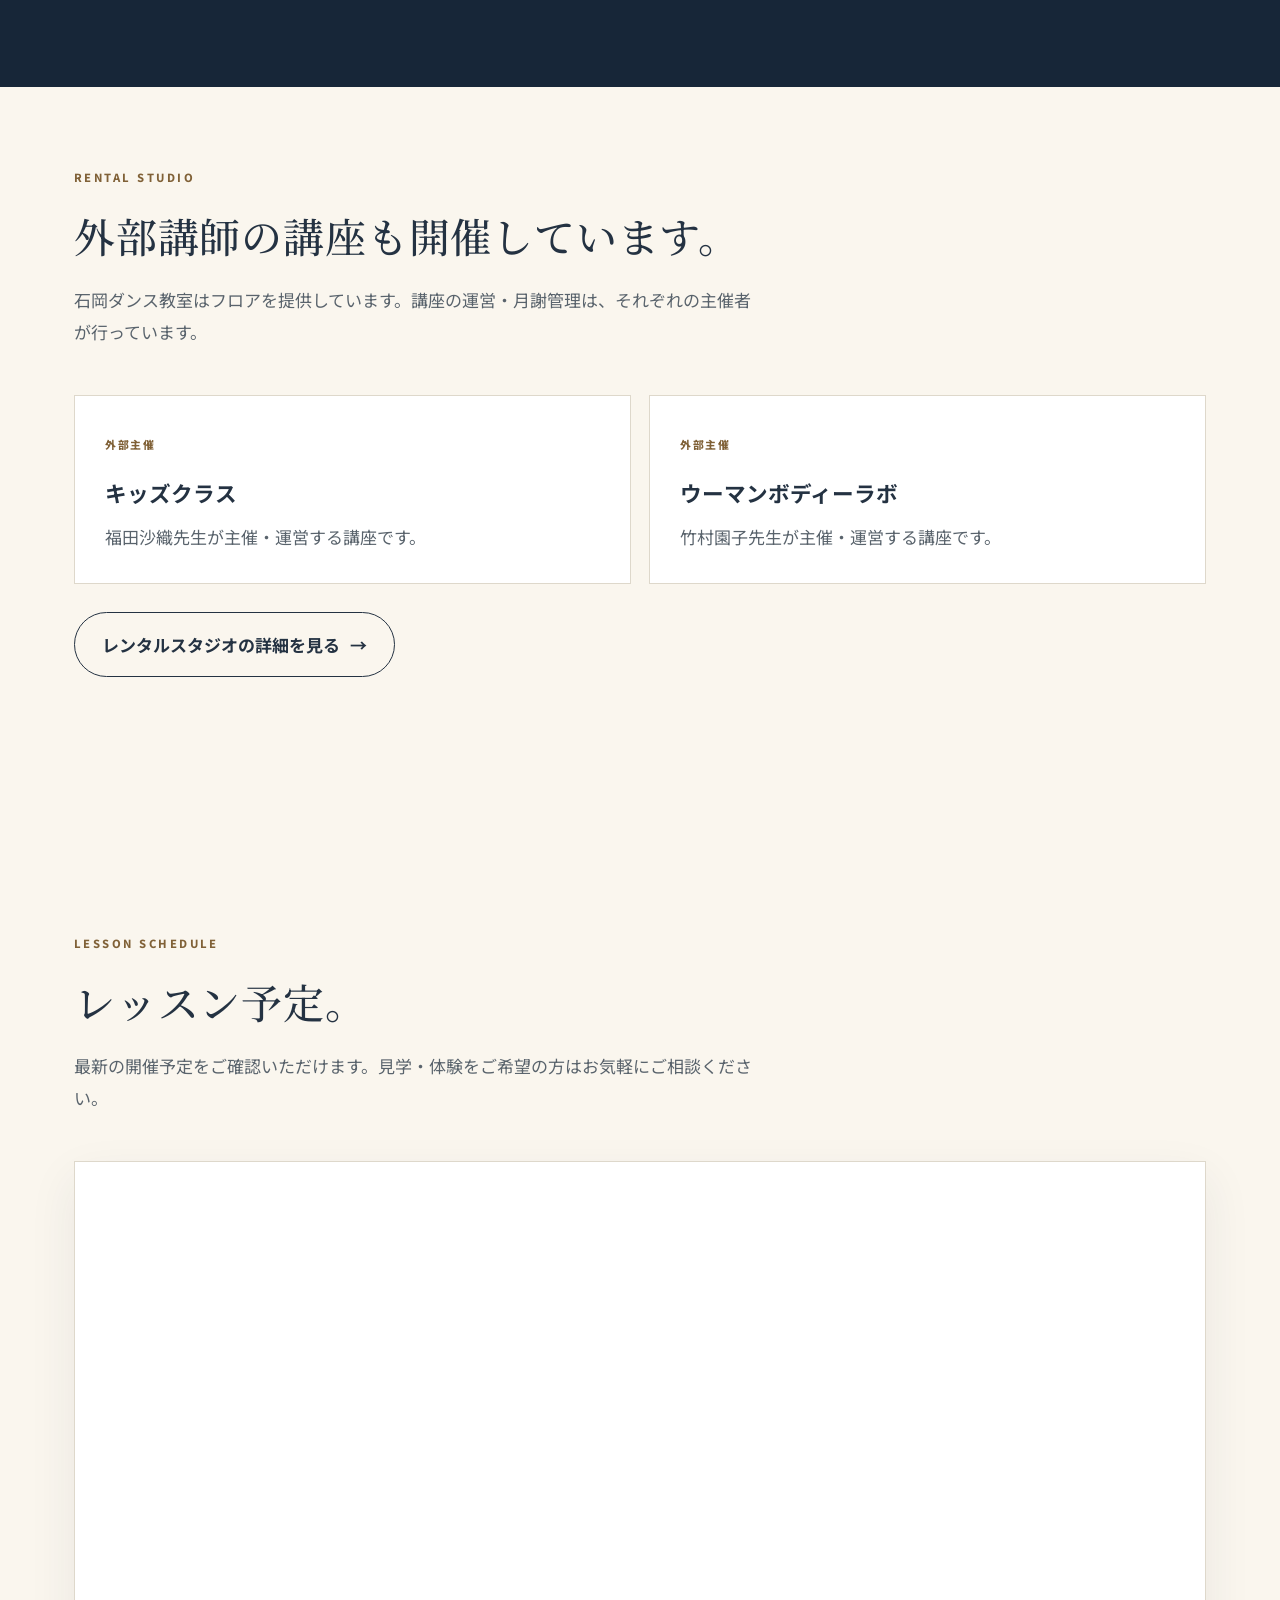
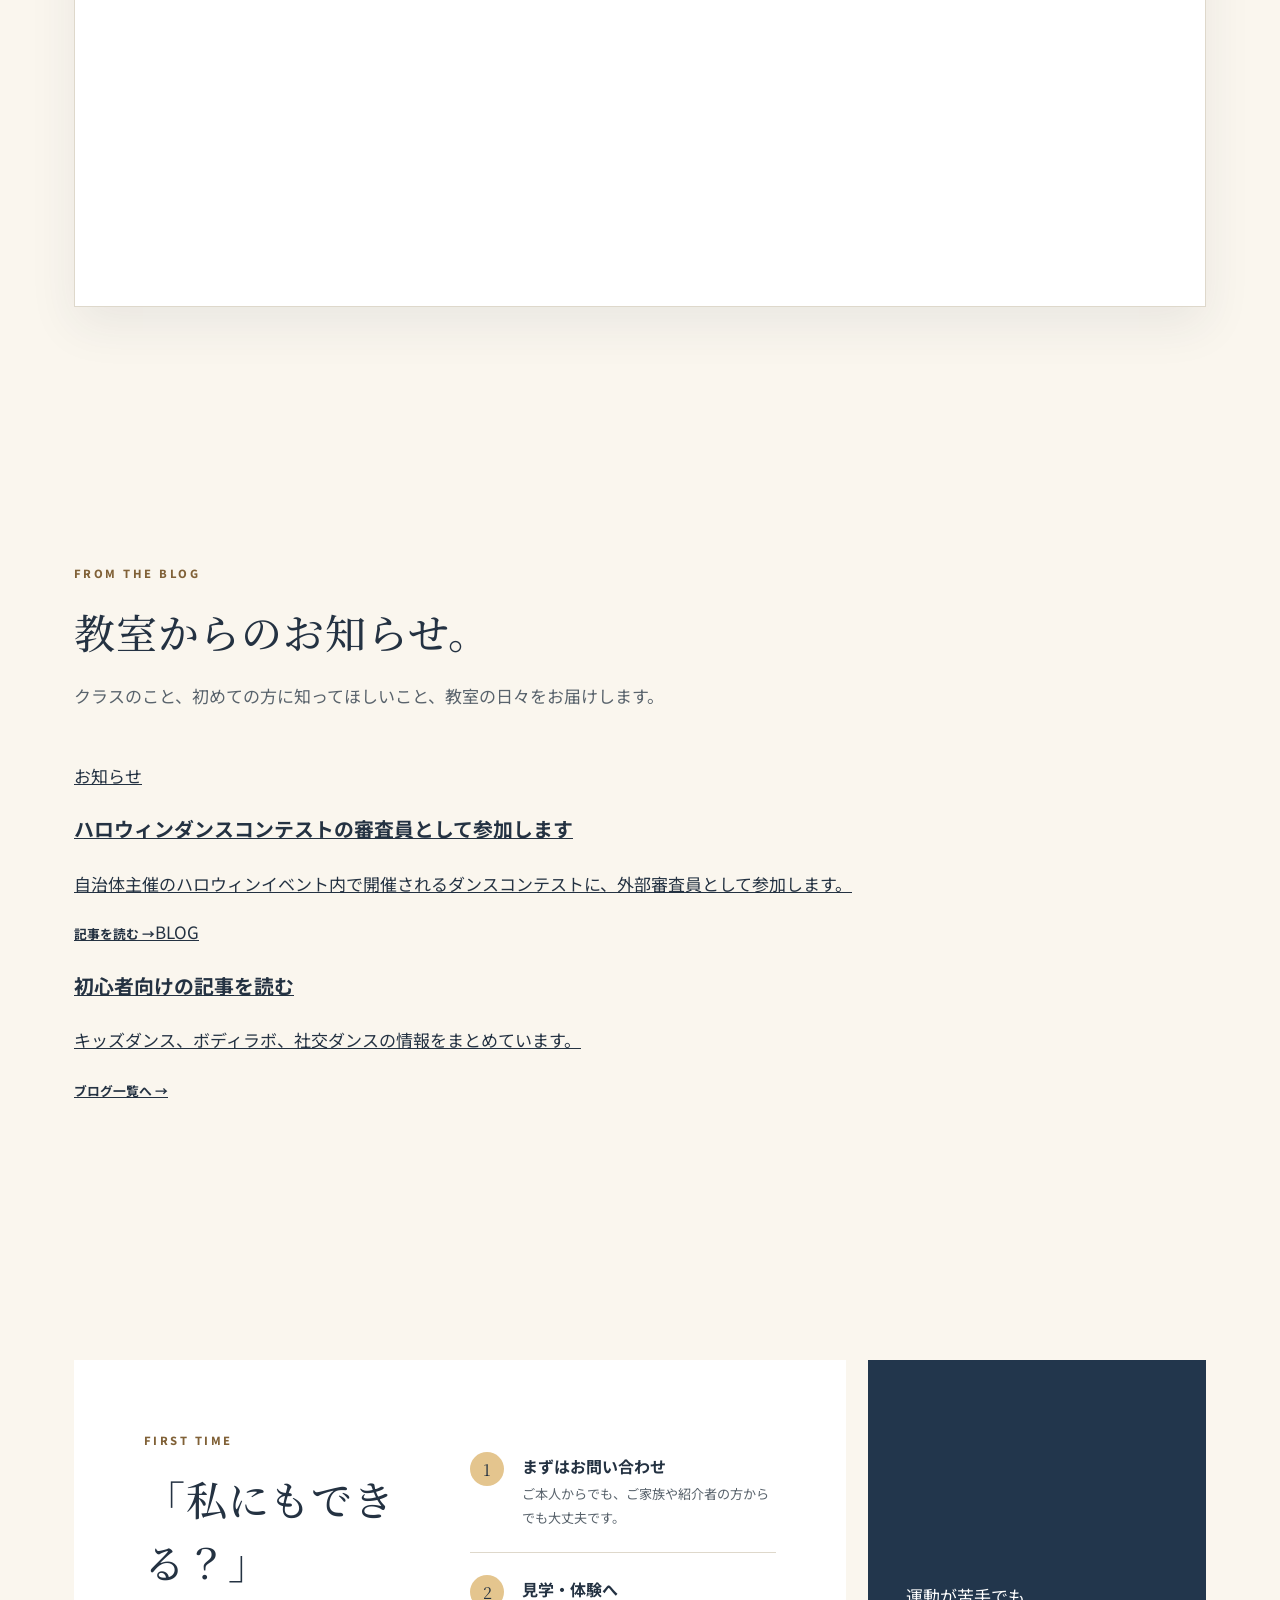
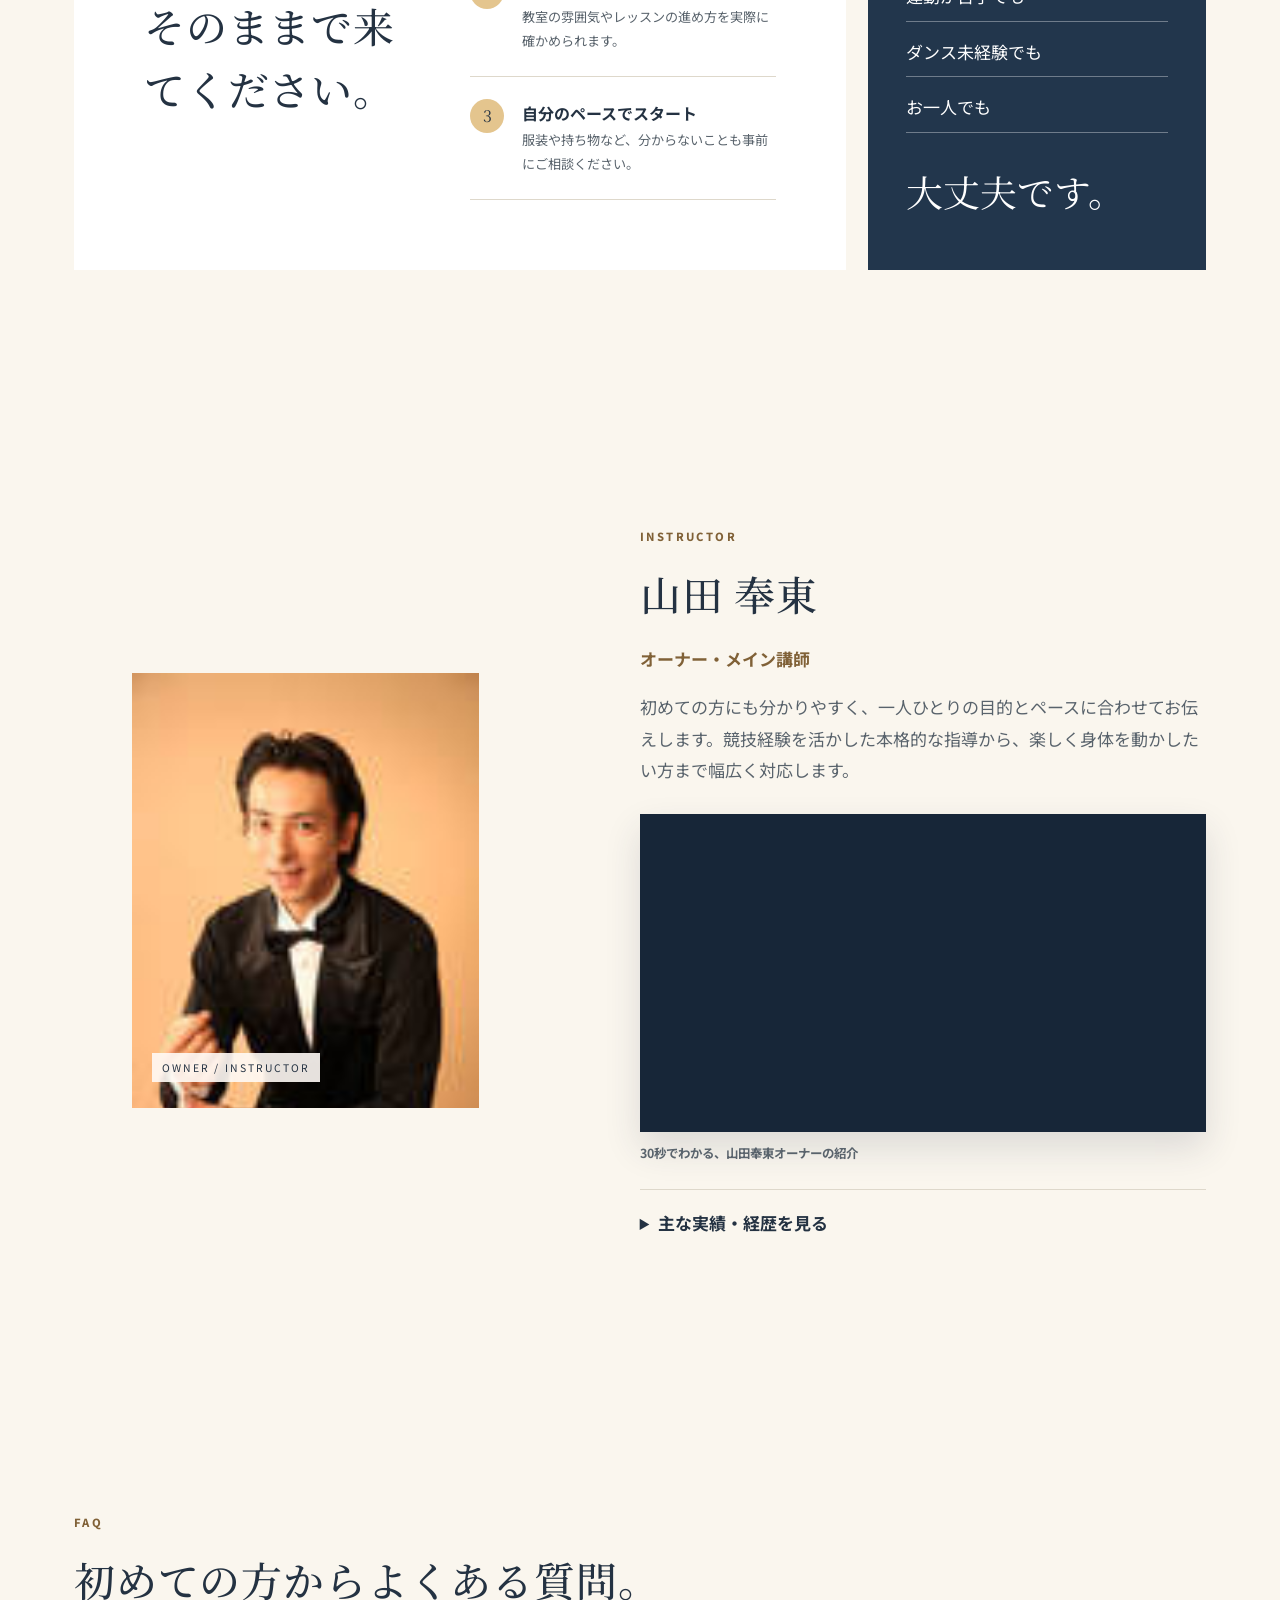
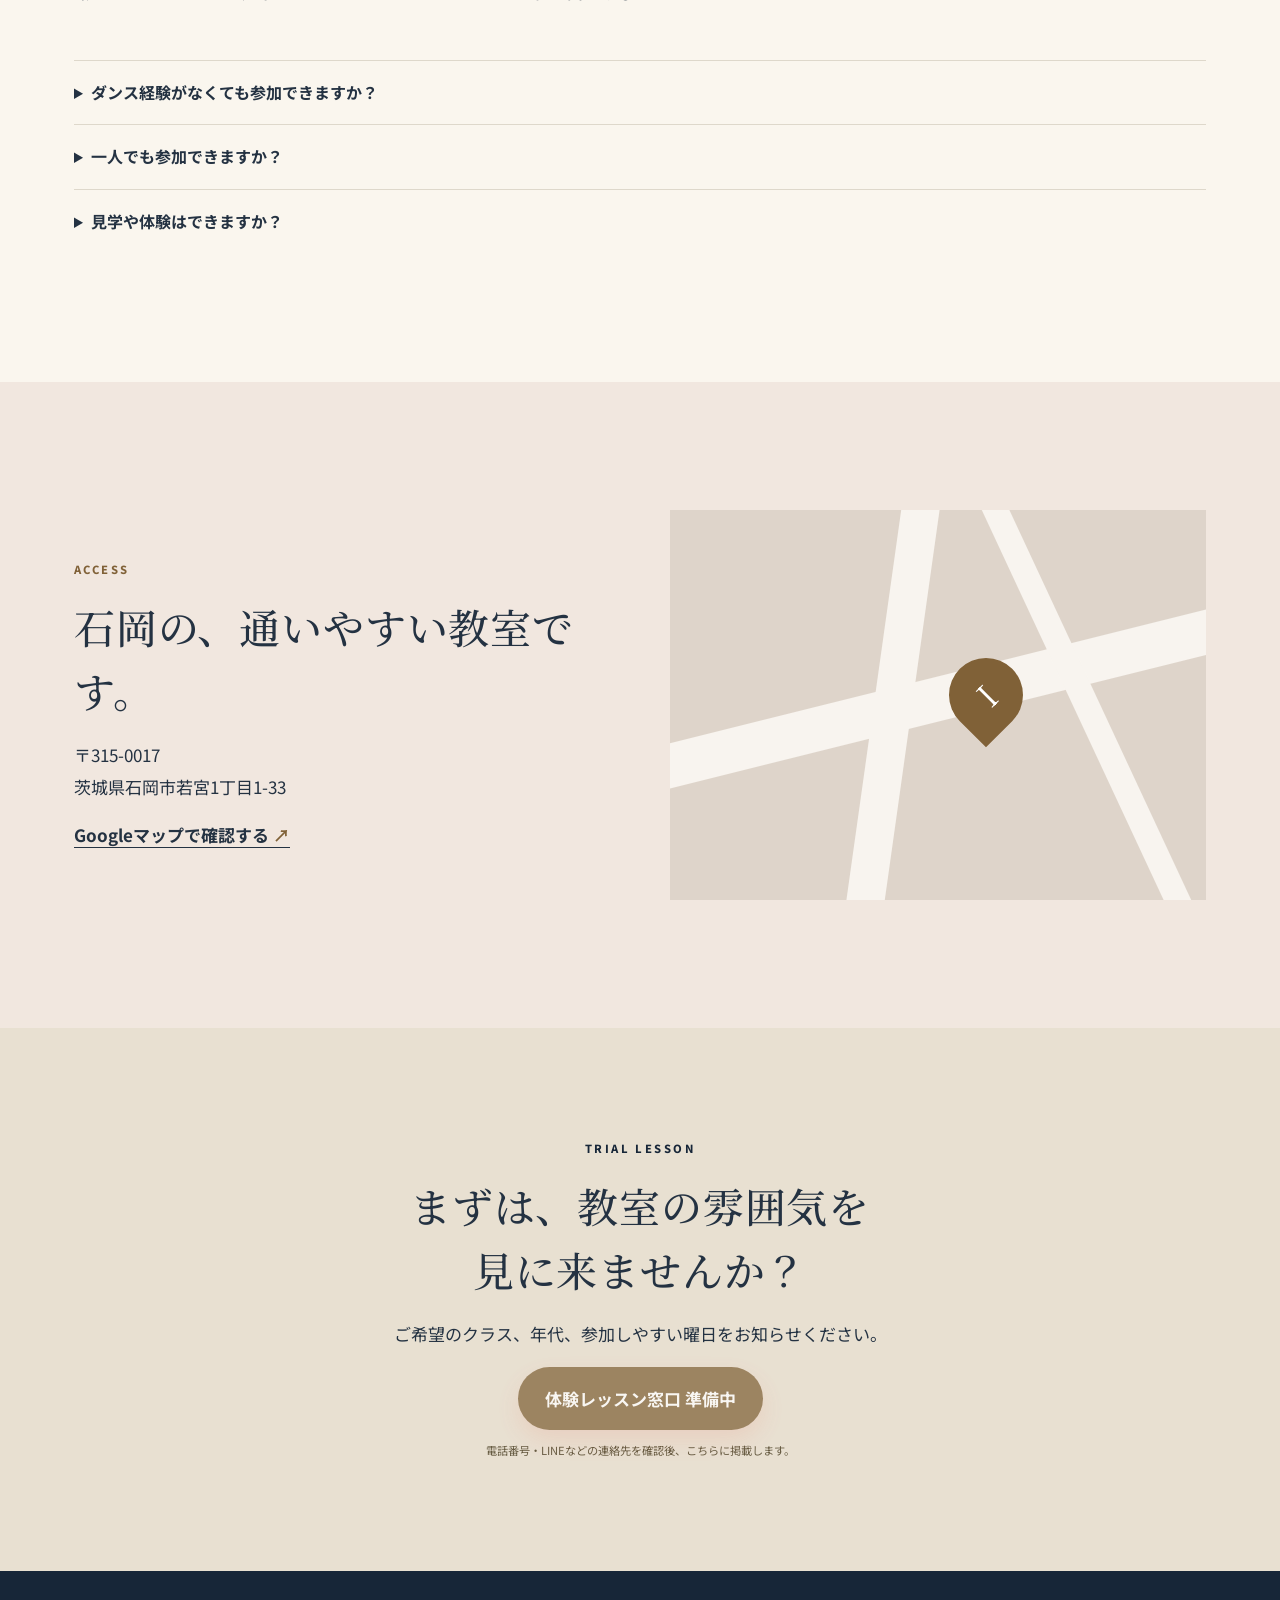
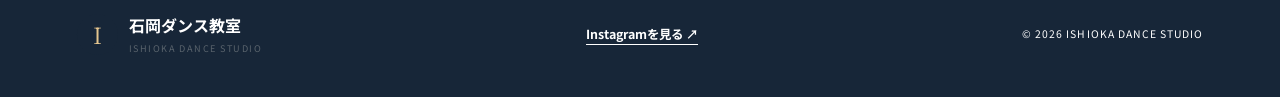
==== commit 77ab6d76: "トップ見出しと夜の説明を簡潔に修正" ====
--- a/index.html
+++ b/index.html
@@ -12,7 +12,7 @@
     gtag("js", new Date());
     gtag("config", "G-R2BDH47NB6");
   </script>
-  <title>石岡ダンス教室｜音楽と人に会いに行く、大人のダンス教室。</title>
+  <title>石岡ダンス教室｜音楽と人に会いに行く。</title>
   <link rel="preconnect" href="https://fonts.googleapis.com"><link rel="preconnect" href="https://fonts.gstatic.com" crossorigin>
   <link href="https://fonts.googleapis.com/css2?family=DM+Serif+Display&family=Noto+Serif+JP:wght@400;500;600&family=Noto+Sans+JP:wght@400;500;600;700;800&display=swap" rel="stylesheet">
   <link rel="stylesheet" href="styles.css"><style>.footer-instagram{font-size:.78rem;font-weight:700;color:#fff;text-underline-offset:5px}footer{gap:28px}</style>
@@ -68,7 +68,7 @@
   </header>
   <main id="main">
     <section class="hero" id="top">
-      <div class="hero-copy reveal"><p class="eyebrow">MUSIC, DANCE &amp; GOOD COMPANY</p><h1>音楽と人に<br>会いに行く、<br><em>大人のダンス教室。</em></h1><p class="hero-lead">昼は、踊って笑って、日常に彩りを。<br>夜は、少しおしゃれをして、自分の時間を。<br>石岡で、音楽と人がつなぐひとときを。</p><div class="hero-actions"><a class="button primary" href="#day-night">私に合う楽しみ方を探す</a><a class="text-link" href="#first">初めての方へ <span>→</span></a></div><ul class="trust-list"><li>初心者歓迎</li><li>一人参加OK</li><li>見学・体験相談</li></ul></div>
+      <div class="hero-copy reveal"><p class="eyebrow">MUSIC, DANCE &amp; GOOD COMPANY</p><h1>音楽と人に<br>会いに行く。</h1><p class="hero-lead">昼は、踊って笑って、日常に彩りを。<br>夜は、自分の時間を。<br>石岡で、音楽と人がつなぐひとときを。</p><div class="hero-actions"><a class="button primary" href="#day-night">私に合う楽しみ方を探す</a><a class="text-link" href="#first">初めての方へ <span>→</span></a></div><ul class="trust-list"><li>初心者歓迎</li><li>一人参加OK</li><li>見学・体験相談</li></ul></div>
       <div class="hero-visual hero-photo reveal"><img src="assets/floor-wide.jpeg" alt="石岡ダンス教室の明るいダンスフロア" loading="eager"><div class="hero-photo-shade"></div><div class="hero-card"><span>石岡ダンス教室</span><strong>いつもの街に、<br>出かけたくなる場所。</strong></div><p class="location-tag">IBARAKI / ISHIOKA</p></div>
     </section>
     <section class="day-night section-wrap" id="day-night" aria-labelledby="day-night-title">
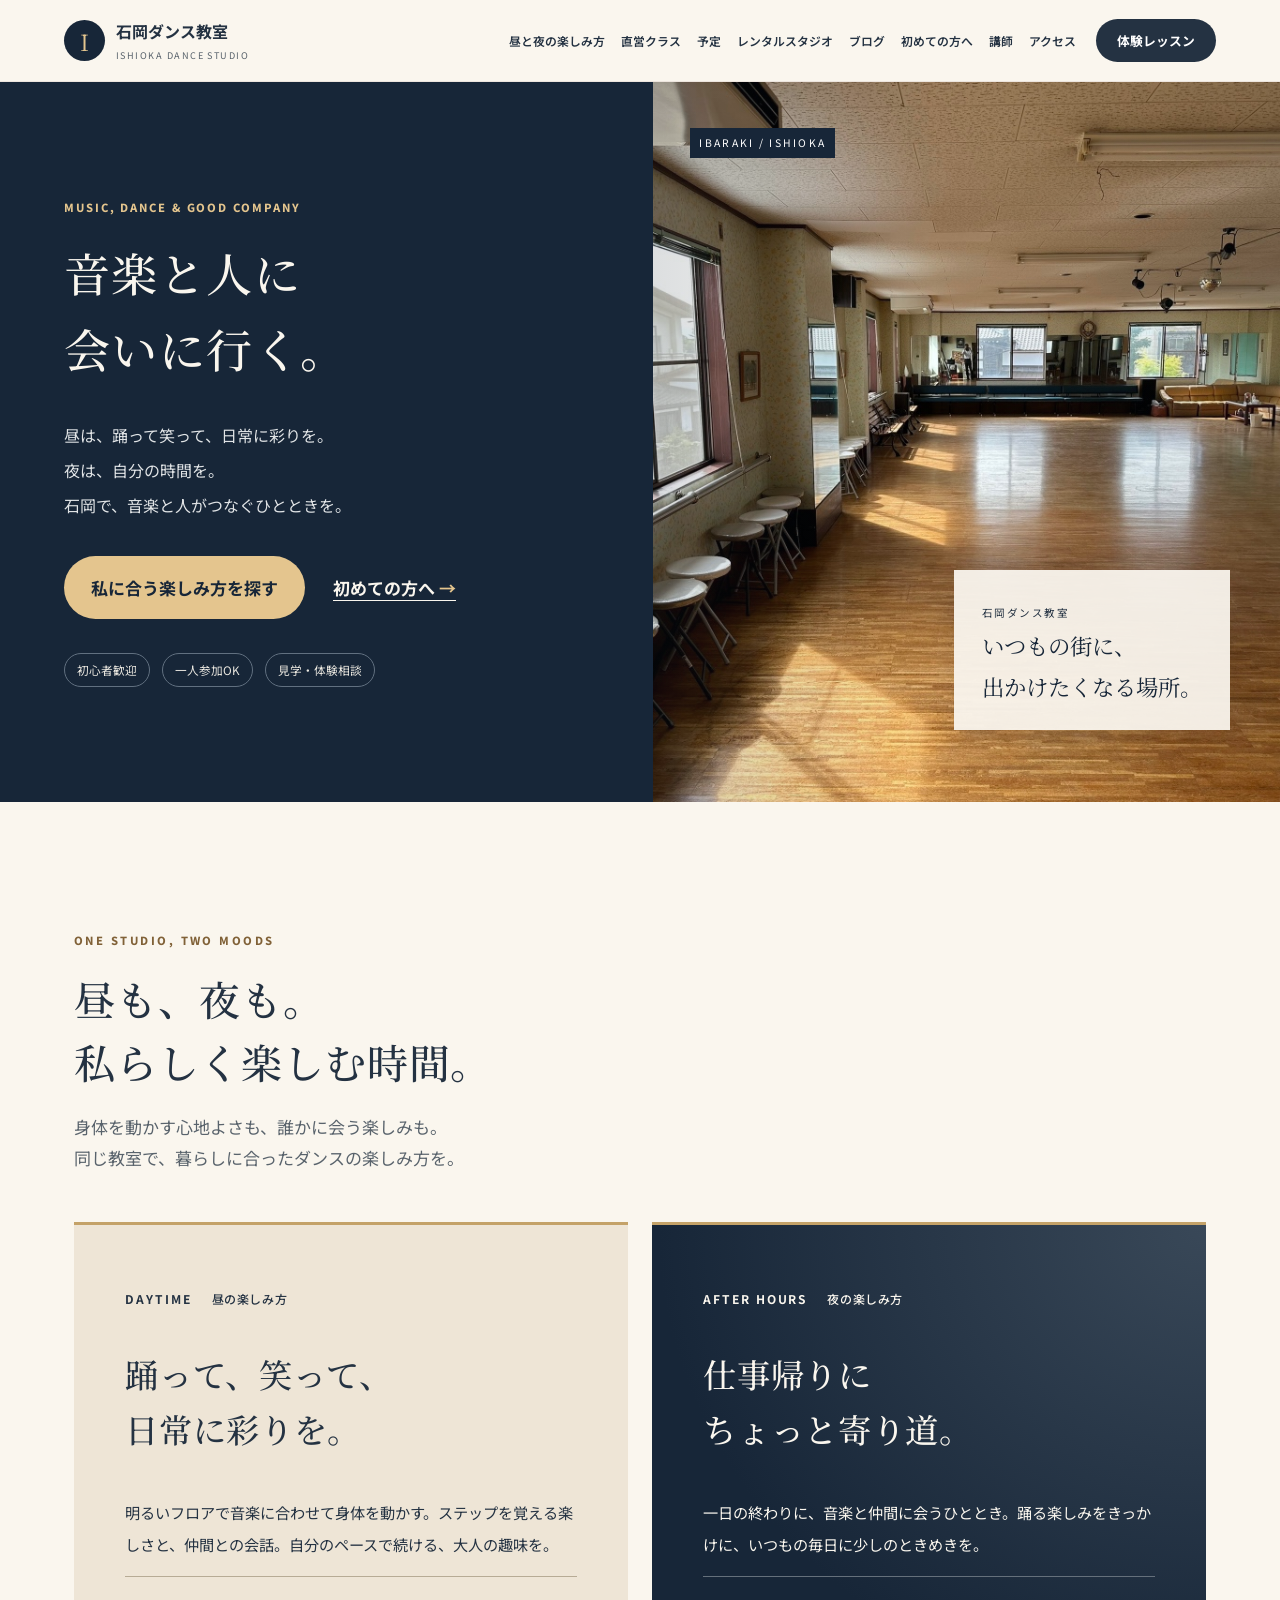
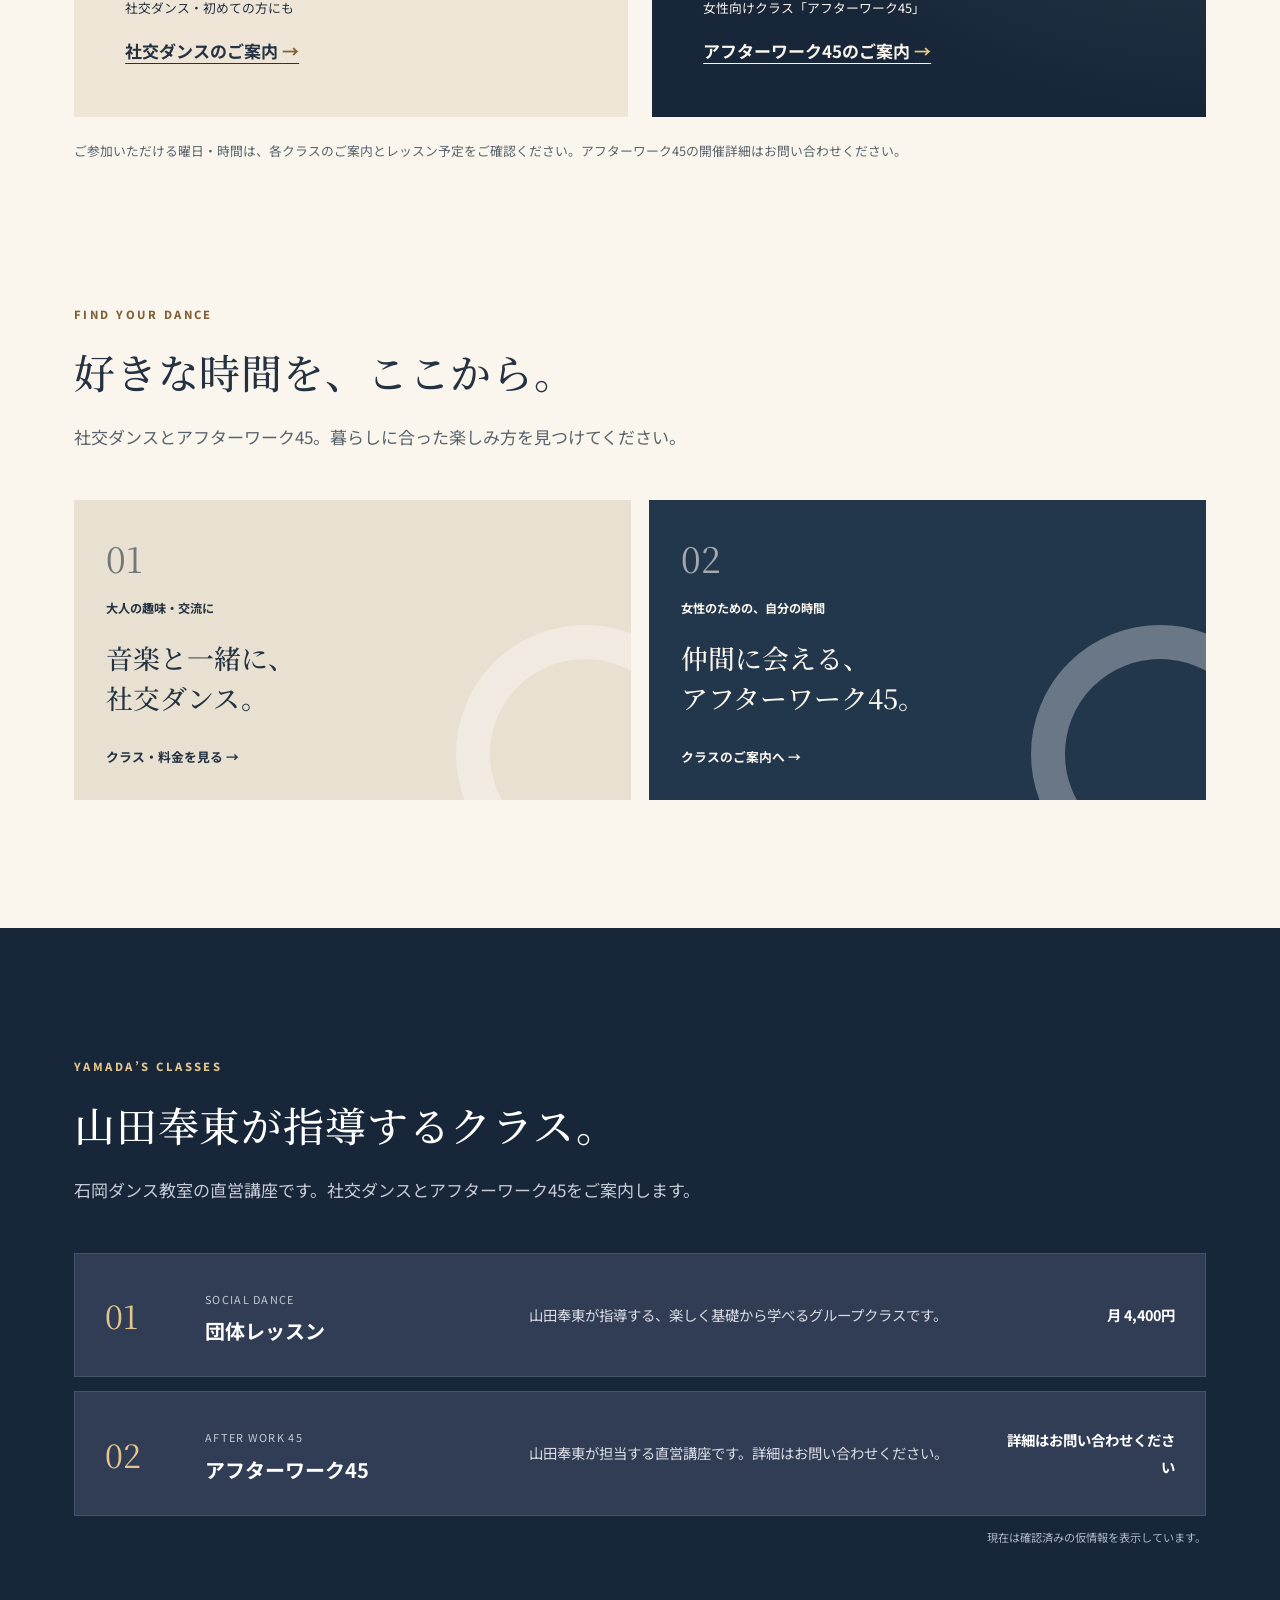
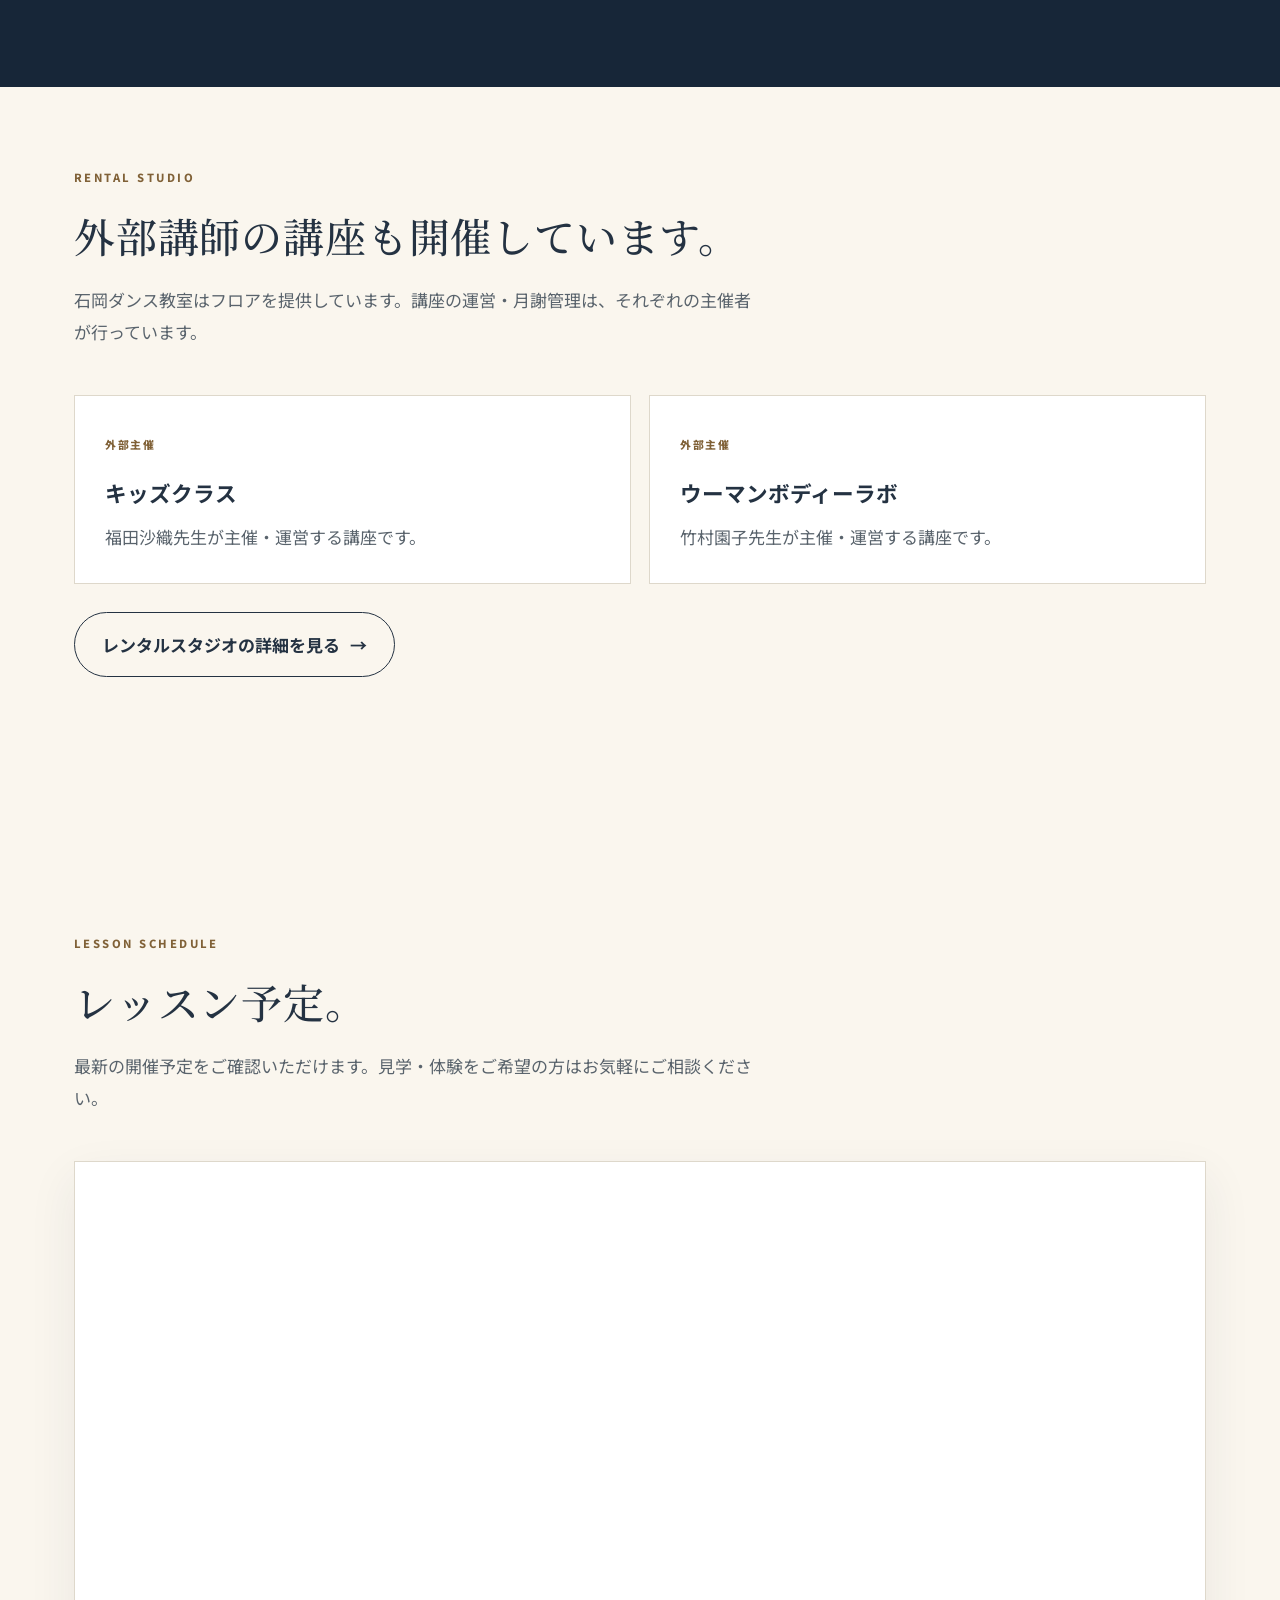
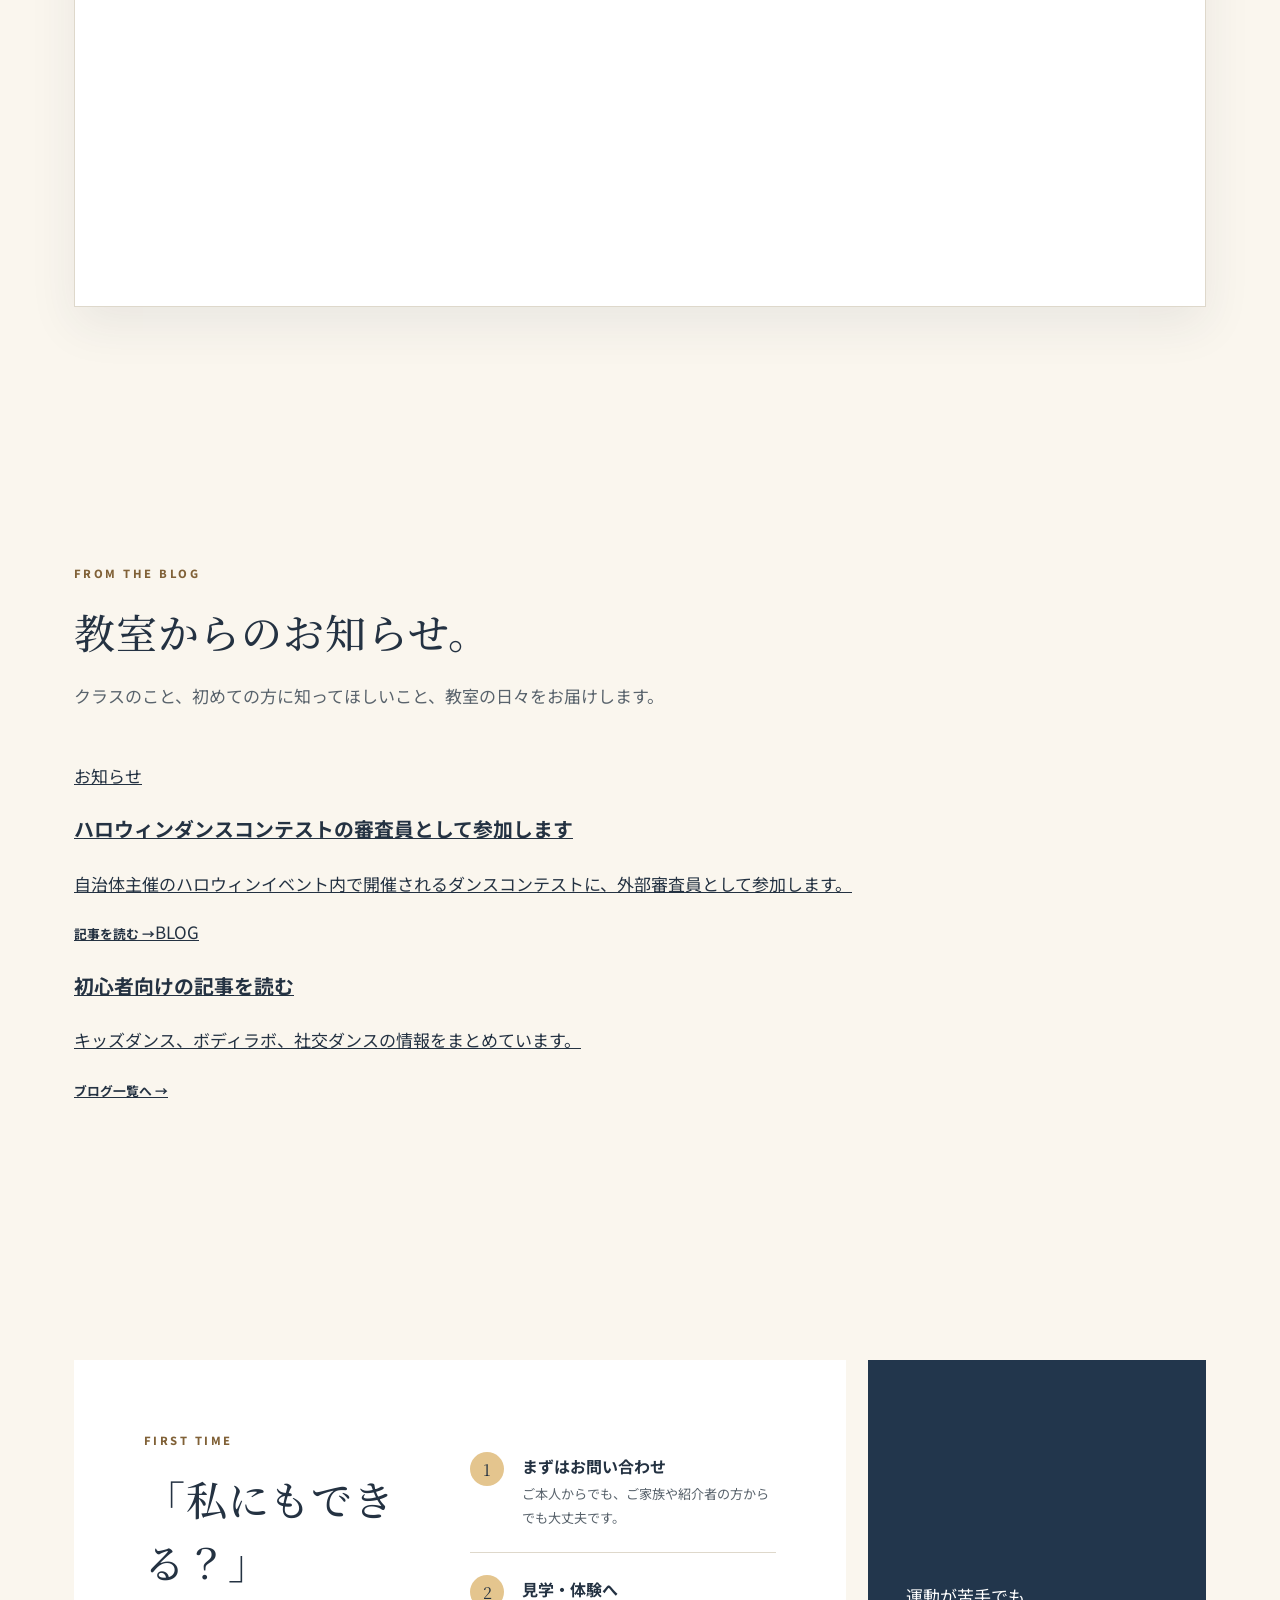
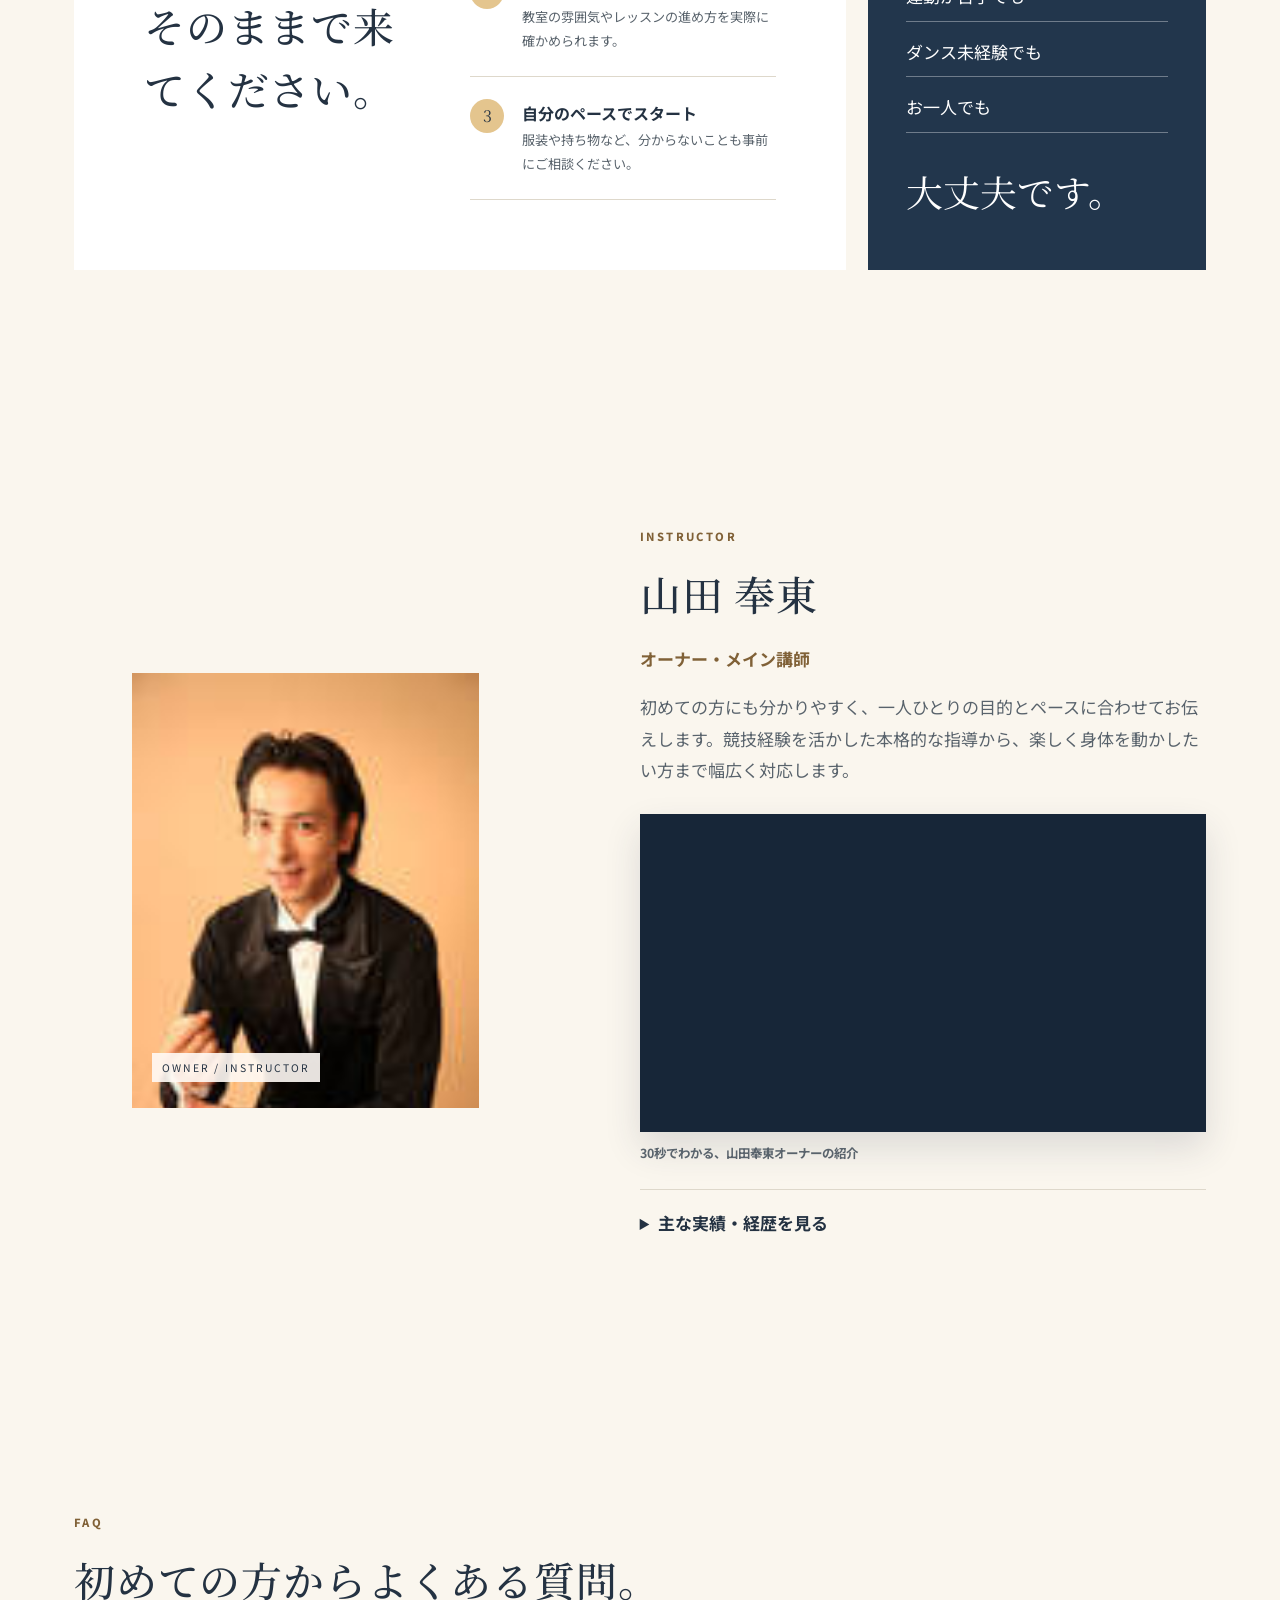
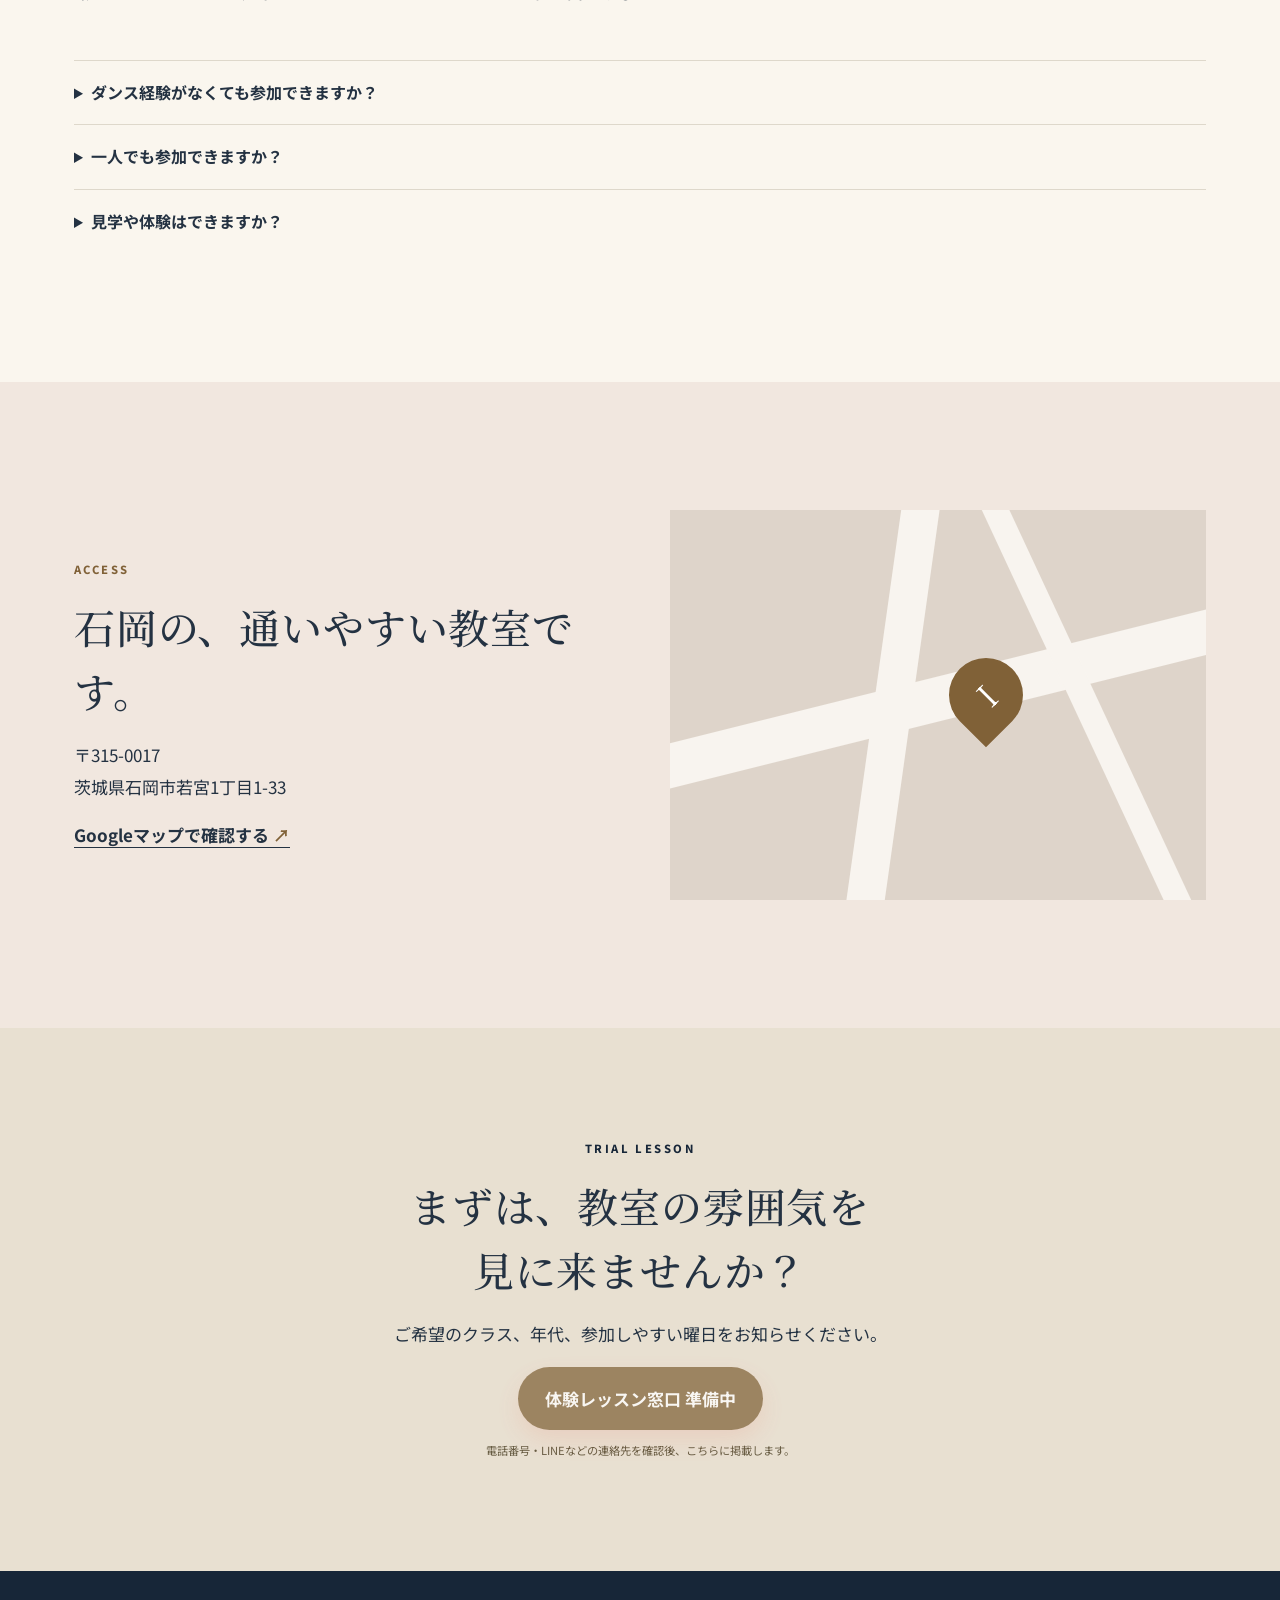
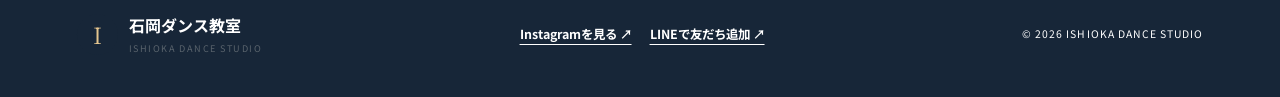
==== commit 7ed99120: "公式LINEリンクをInstagramの隣に追加" ====
--- a/index.html
+++ b/index.html
@@ -15,7 +15,7 @@
   <title>石岡ダンス教室｜音楽と人に会いに行く。</title>
   <link rel="preconnect" href="https://fonts.googleapis.com"><link rel="preconnect" href="https://fonts.gstatic.com" crossorigin>
   <link href="https://fonts.googleapis.com/css2?family=DM+Serif+Display&family=Noto+Serif+JP:wght@400;500;600&family=Noto+Sans+JP:wght@400;500;600;700;800&display=swap" rel="stylesheet">
-  <link rel="stylesheet" href="styles.css"><style>.footer-instagram{font-size:.78rem;font-weight:700;color:#fff;text-underline-offset:5px}footer{gap:28px}</style>
+  <link rel="stylesheet" href="styles.css"><style>.footer-social{display:flex;flex-wrap:wrap;align-items:center;gap:8px 18px}.footer-instagram{font-size:.78rem;font-weight:700;color:#fff;text-underline-offset:5px}footer{gap:28px}</style>
 <style>
 /* Homepage: daytime warmth and evening elegance */
 .day-night-home{--ink:#243242;--muted:#59636c;--paper:#faf6ee;--coral:#806137;--yellow:#e4c58e;--navy:#172638;--line:#ded8cb;--serif:"Noto Serif JP",serif}
@@ -89,7 +89,7 @@
     <section class="access" id="access"><div class="section-wrap access-grid"><div class="reveal"><p class="eyebrow">ACCESS</p><h2>石岡の、通いやすい教室です。</h2><p>〒315-0017<br>茨城県石岡市若宮1丁目1-33</p><a class="text-link" href="https://www.google.com/maps/search/?api=1&query=%E8%8C%A8%E5%9F%8E%E7%9C%8C%E7%9F%B3%E5%B2%A1%E5%B8%82%E8%8B%A5%E5%AE%AE1%E4%B8%81%E7%9B%AE1-33" target="_blank" rel="noopener">Googleマップで確認する <span>↗</span></a></div><div class="map-art reveal" aria-hidden="true"><span class="pin">I</span><div class="road a"></div><div class="road b"></div><div class="road c"></div></div></div></section>
     <section class="contact" id="contact"><div class="contact-inner reveal"><p class="eyebrow">TRIAL LESSON</p><h2>まずは、教室の雰囲気を<br>見に来ませんか？</h2><p>ご希望のクラス、年代、参加しやすい曜日をお知らせください。</p><div class="contact-actions"><span class="button primary disabled" aria-disabled="true">体験レッスン窓口 準備中</span><small>電話番号・LINEなどの連絡先を確認後、こちらに掲載します。</small></div></div></section>
   </main>
-  <footer><div class="brand"><span class="brand-mark">I</span><span><strong>石岡ダンス教室</strong><small>ISHIOKA DANCE STUDIO</small></span></div><a class="footer-instagram" href="https://www.instagram.com/isod1133/" target="_blank" rel="noopener">Instagramを見る ↗</a><p>© <span id="year"></span> ISHIOKA DANCE STUDIO</p></footer>
+  <footer><div class="brand"><span class="brand-mark">I</span><span><strong>石岡ダンス教室</strong><small>ISHIOKA DANCE STUDIO</small></span></div><div class="footer-social"><a class="footer-instagram" href="https://www.instagram.com/isod1133/" target="_blank" rel="noopener">Instagramを見る ↗</a><a class="footer-instagram" href="https://line.me/R/ti/p/@439bidcb" target="_blank" rel="noopener">LINEで友だち追加 ↗</a></div><p>© <span id="year"></span> ISHIOKA DANCE STUDIO</p></footer>
   <script src="script.js"></script>
 <noscript><style>.reveal{opacity:1;transform:none}</style></noscript></body>
 </html>
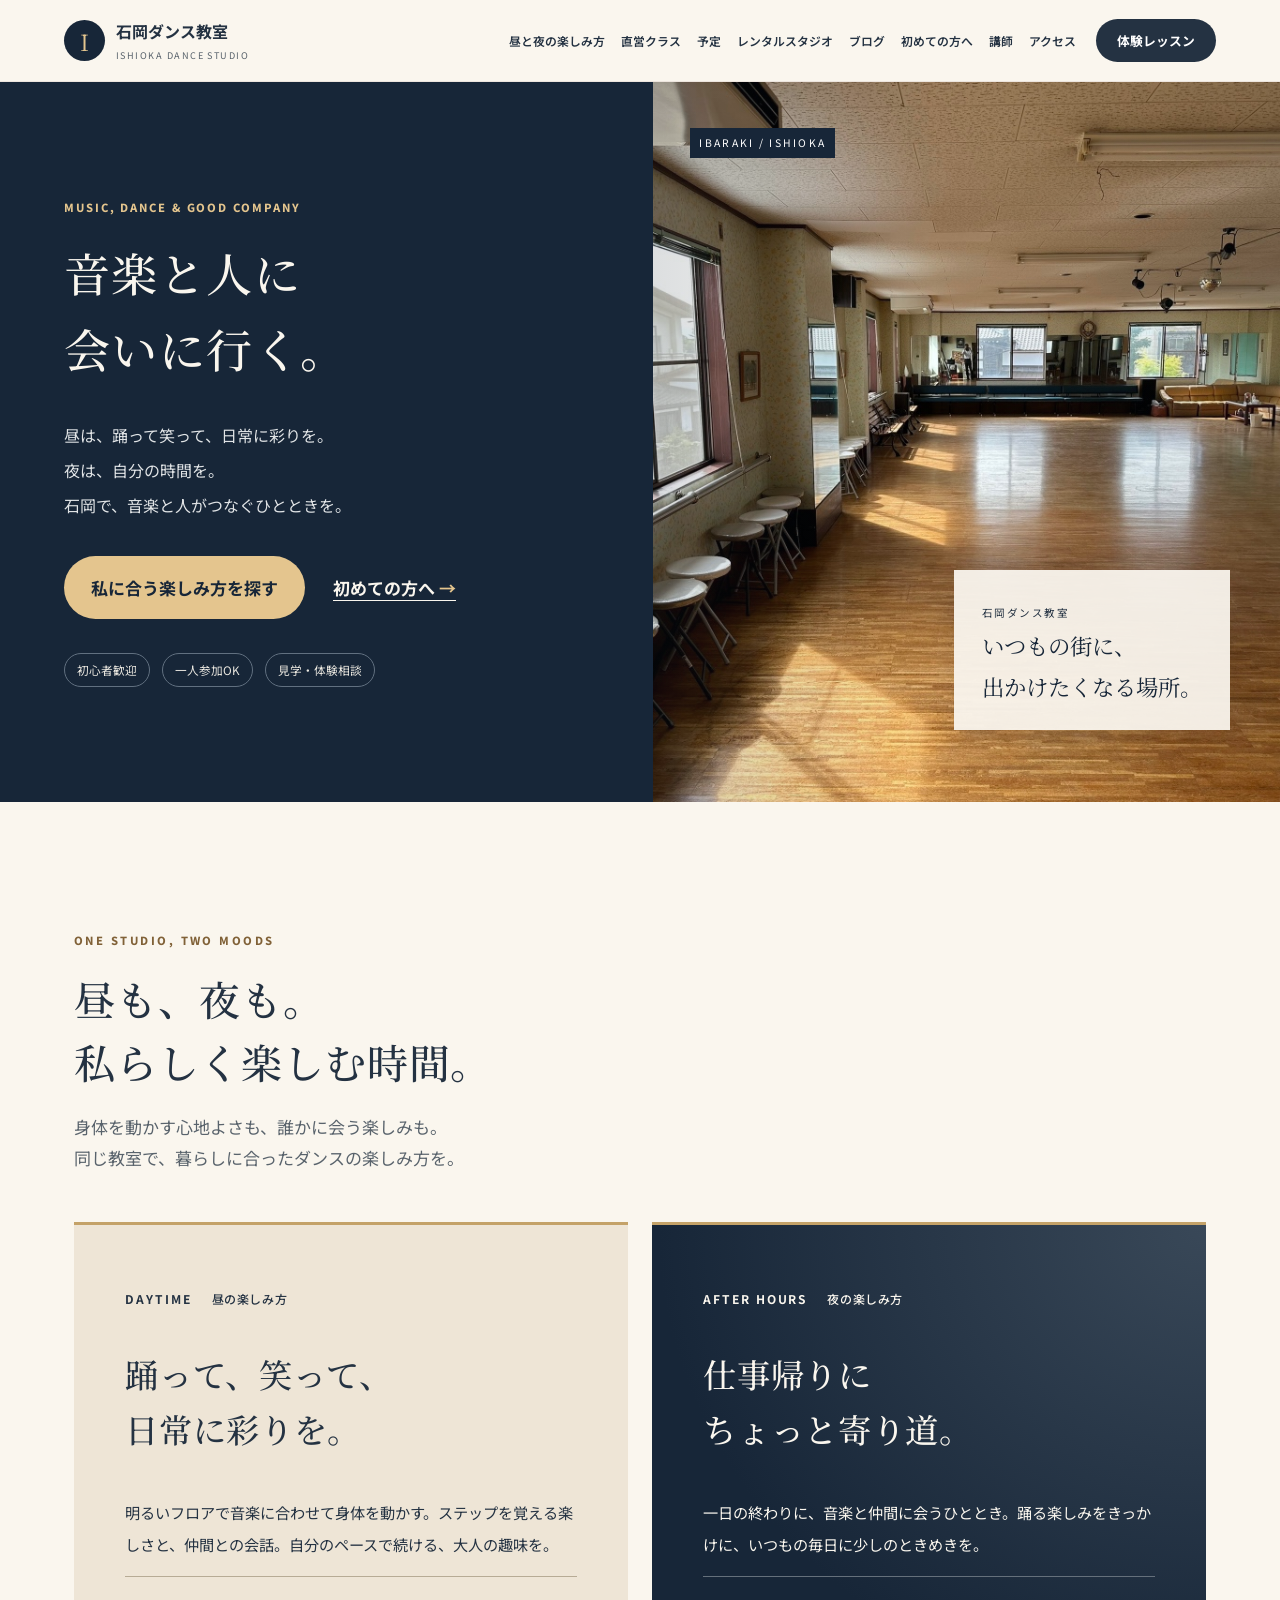
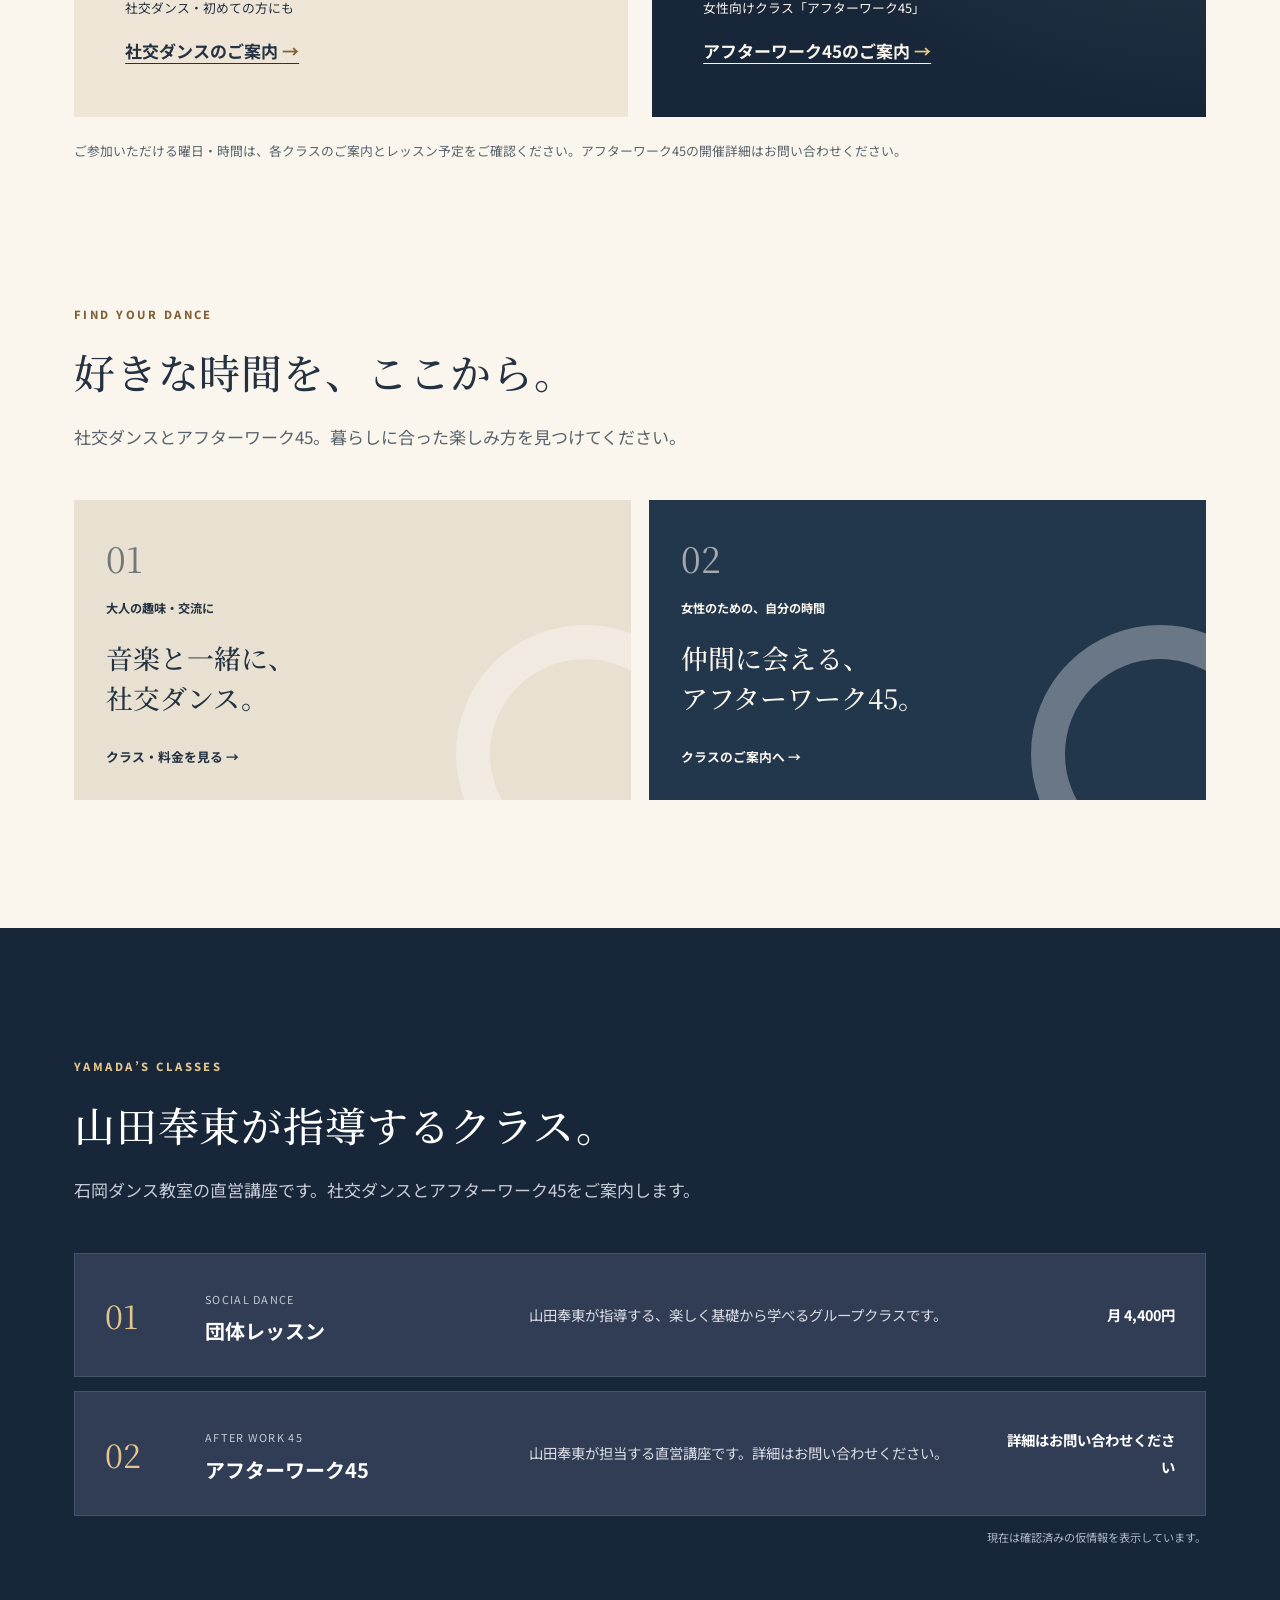
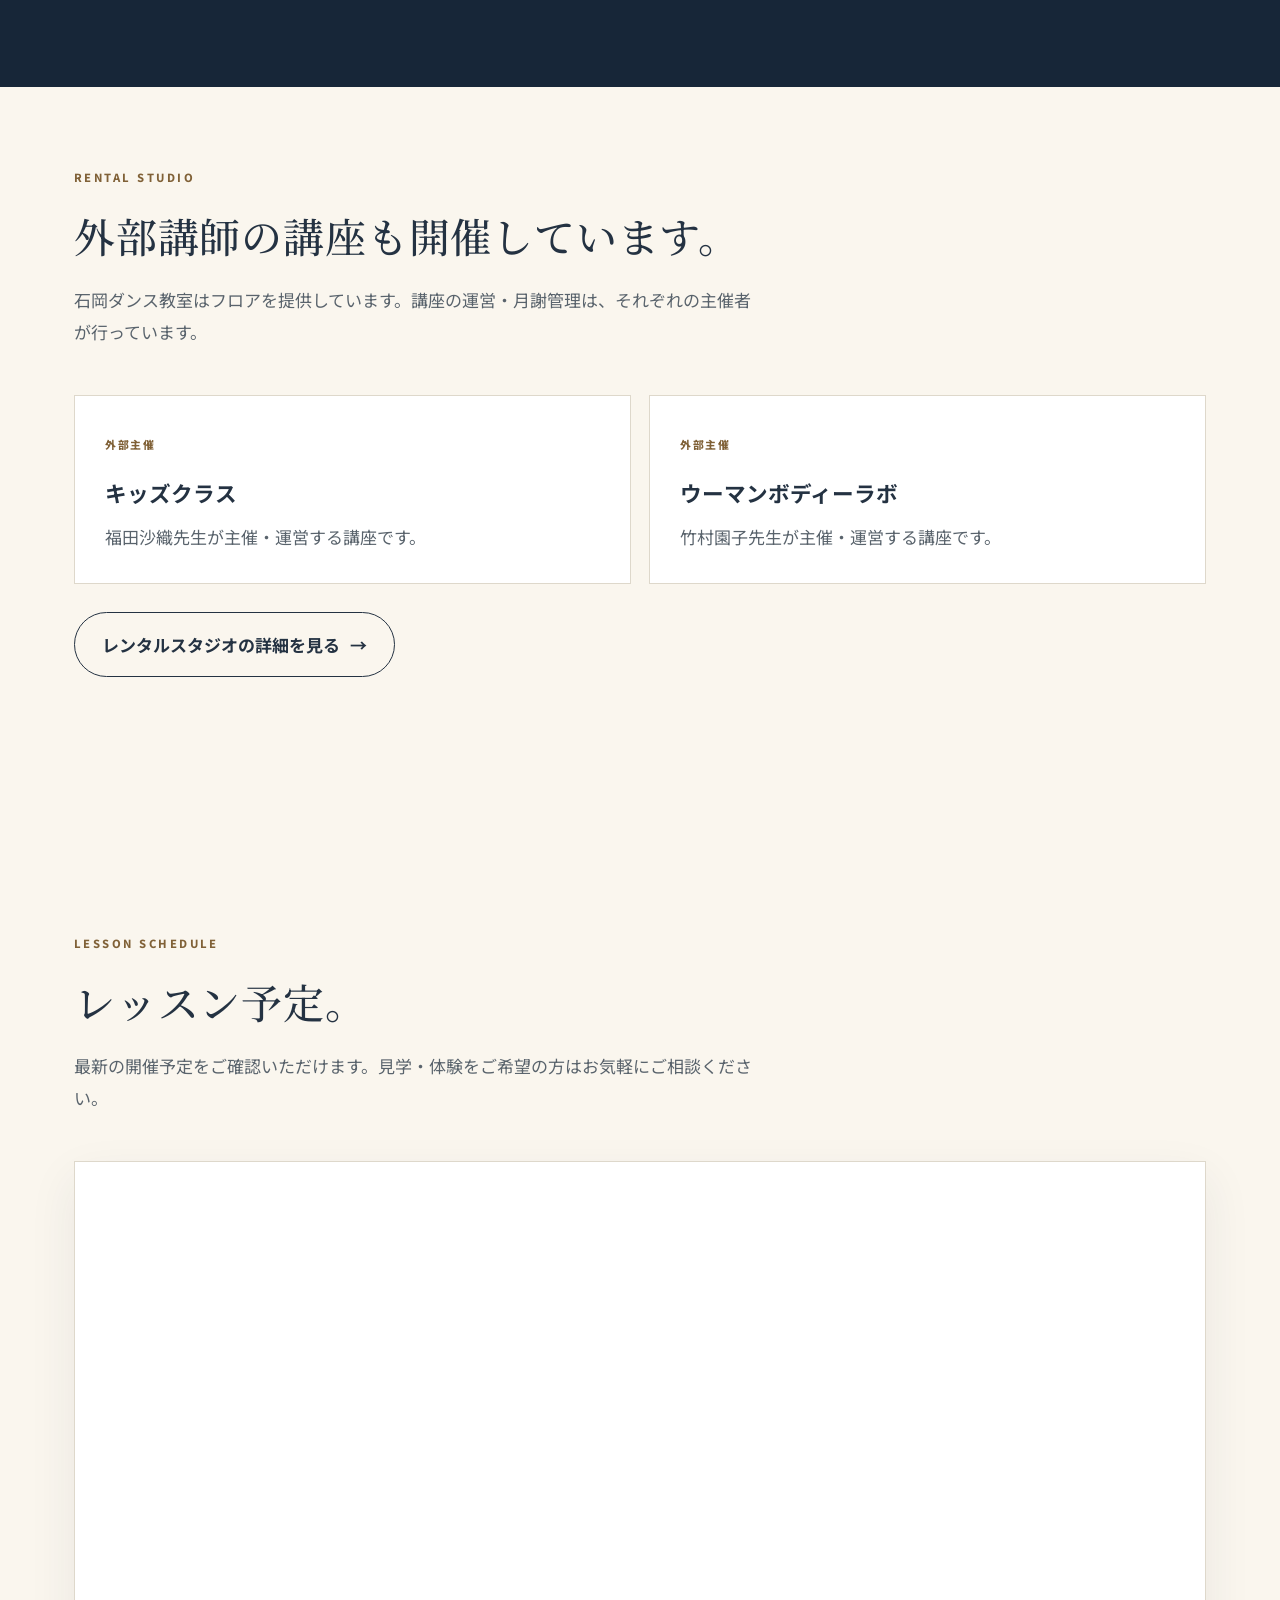
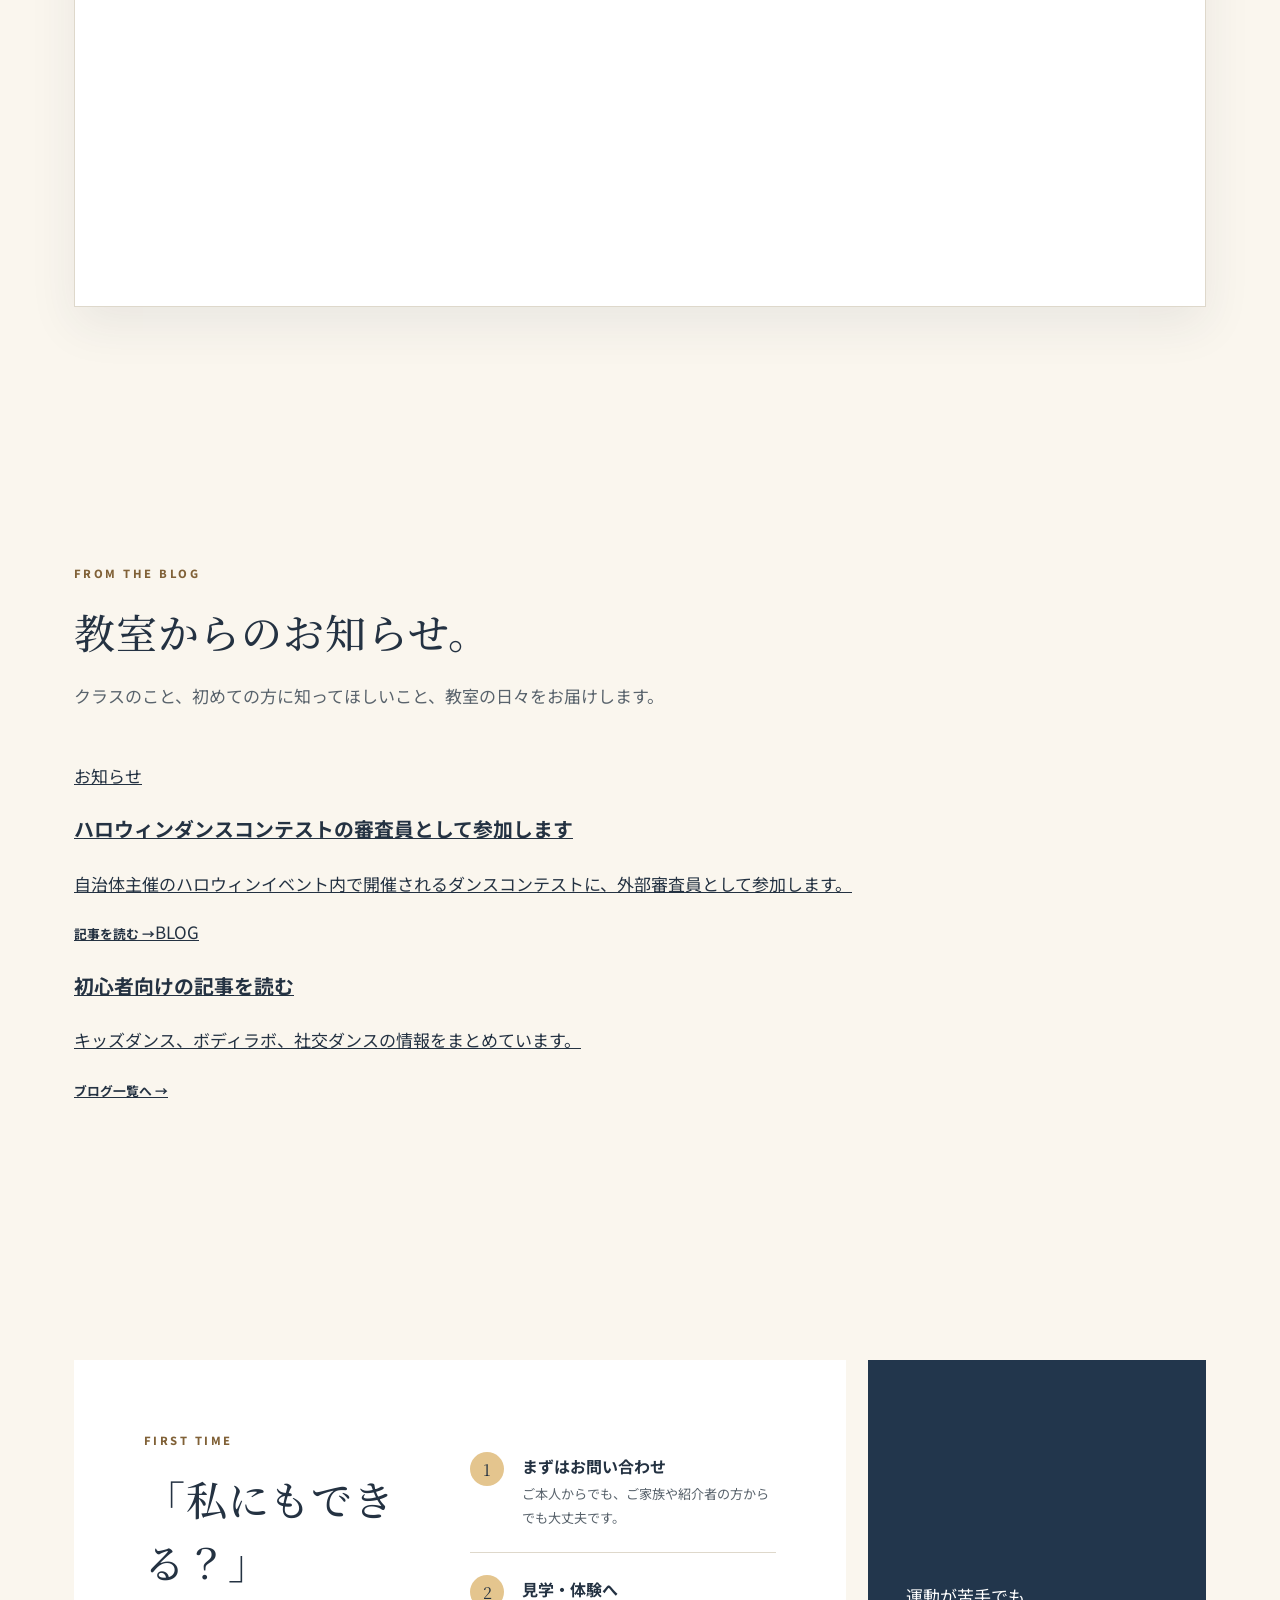
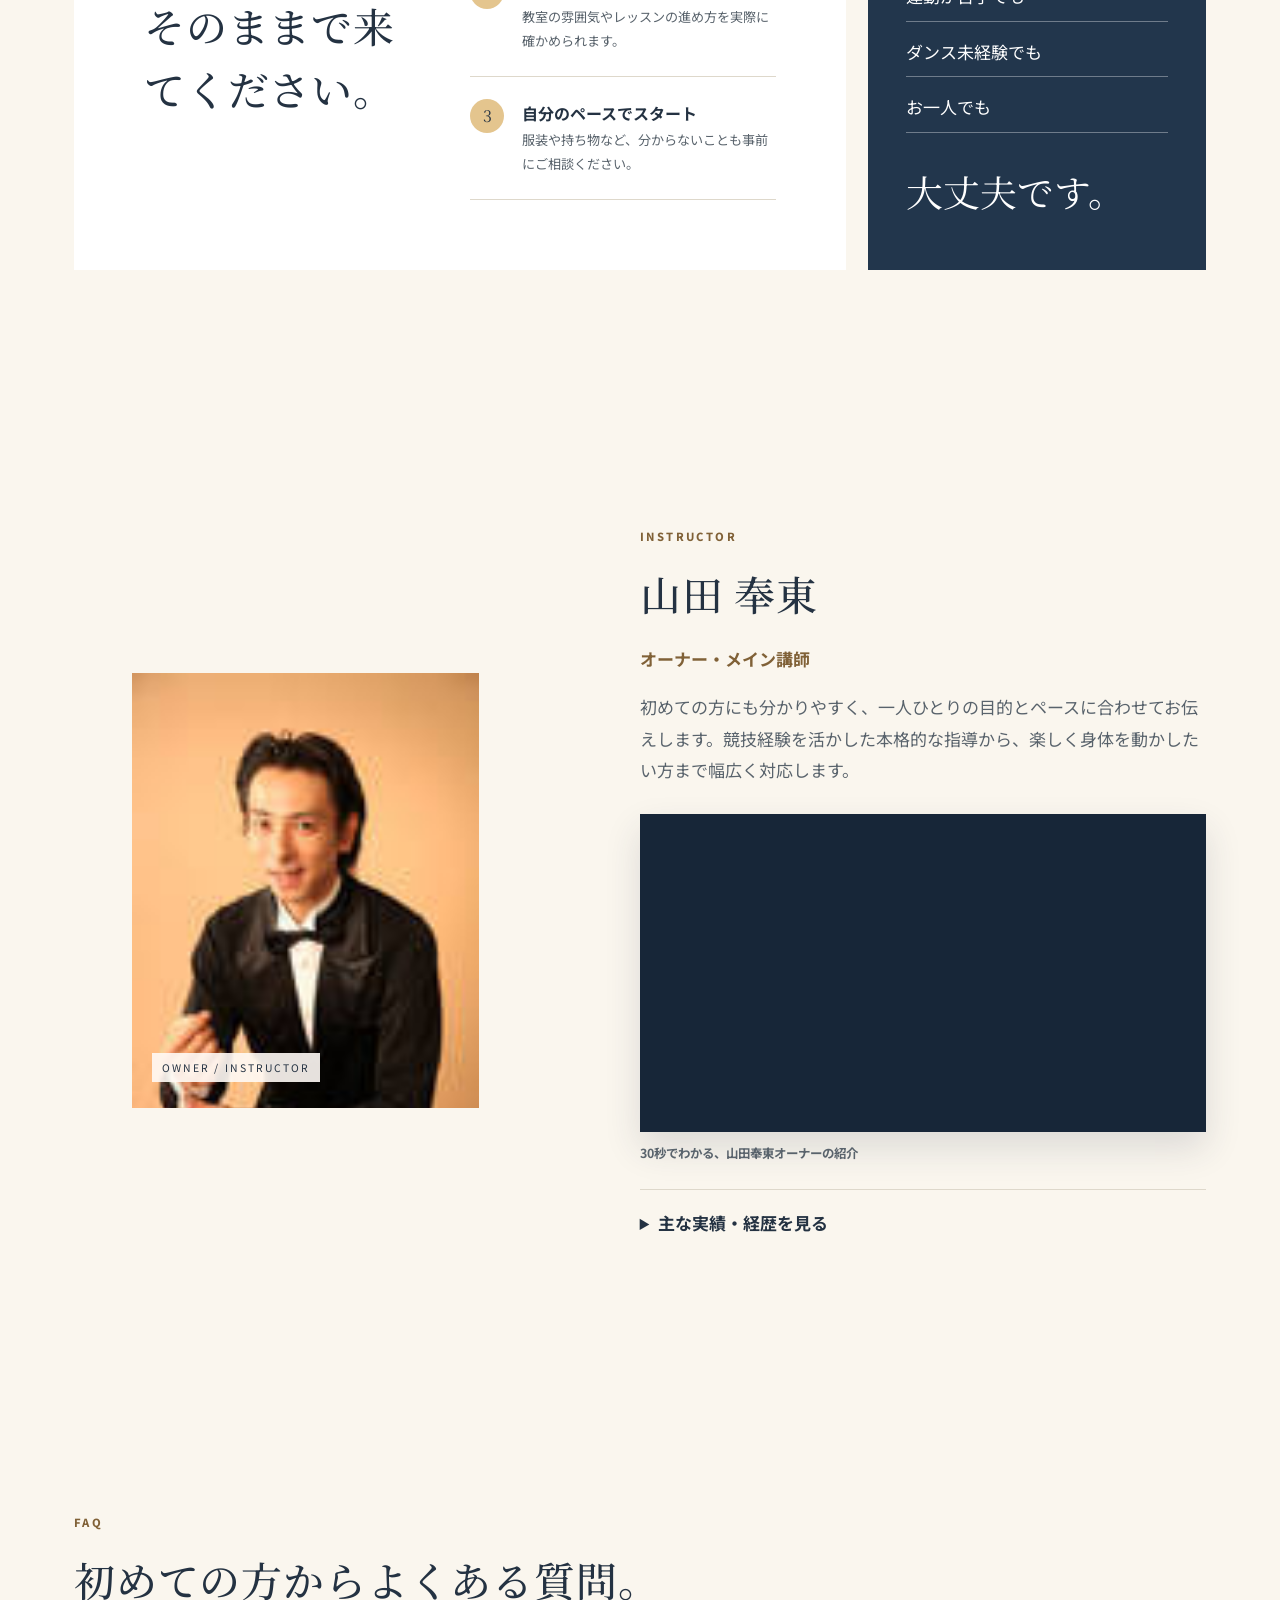
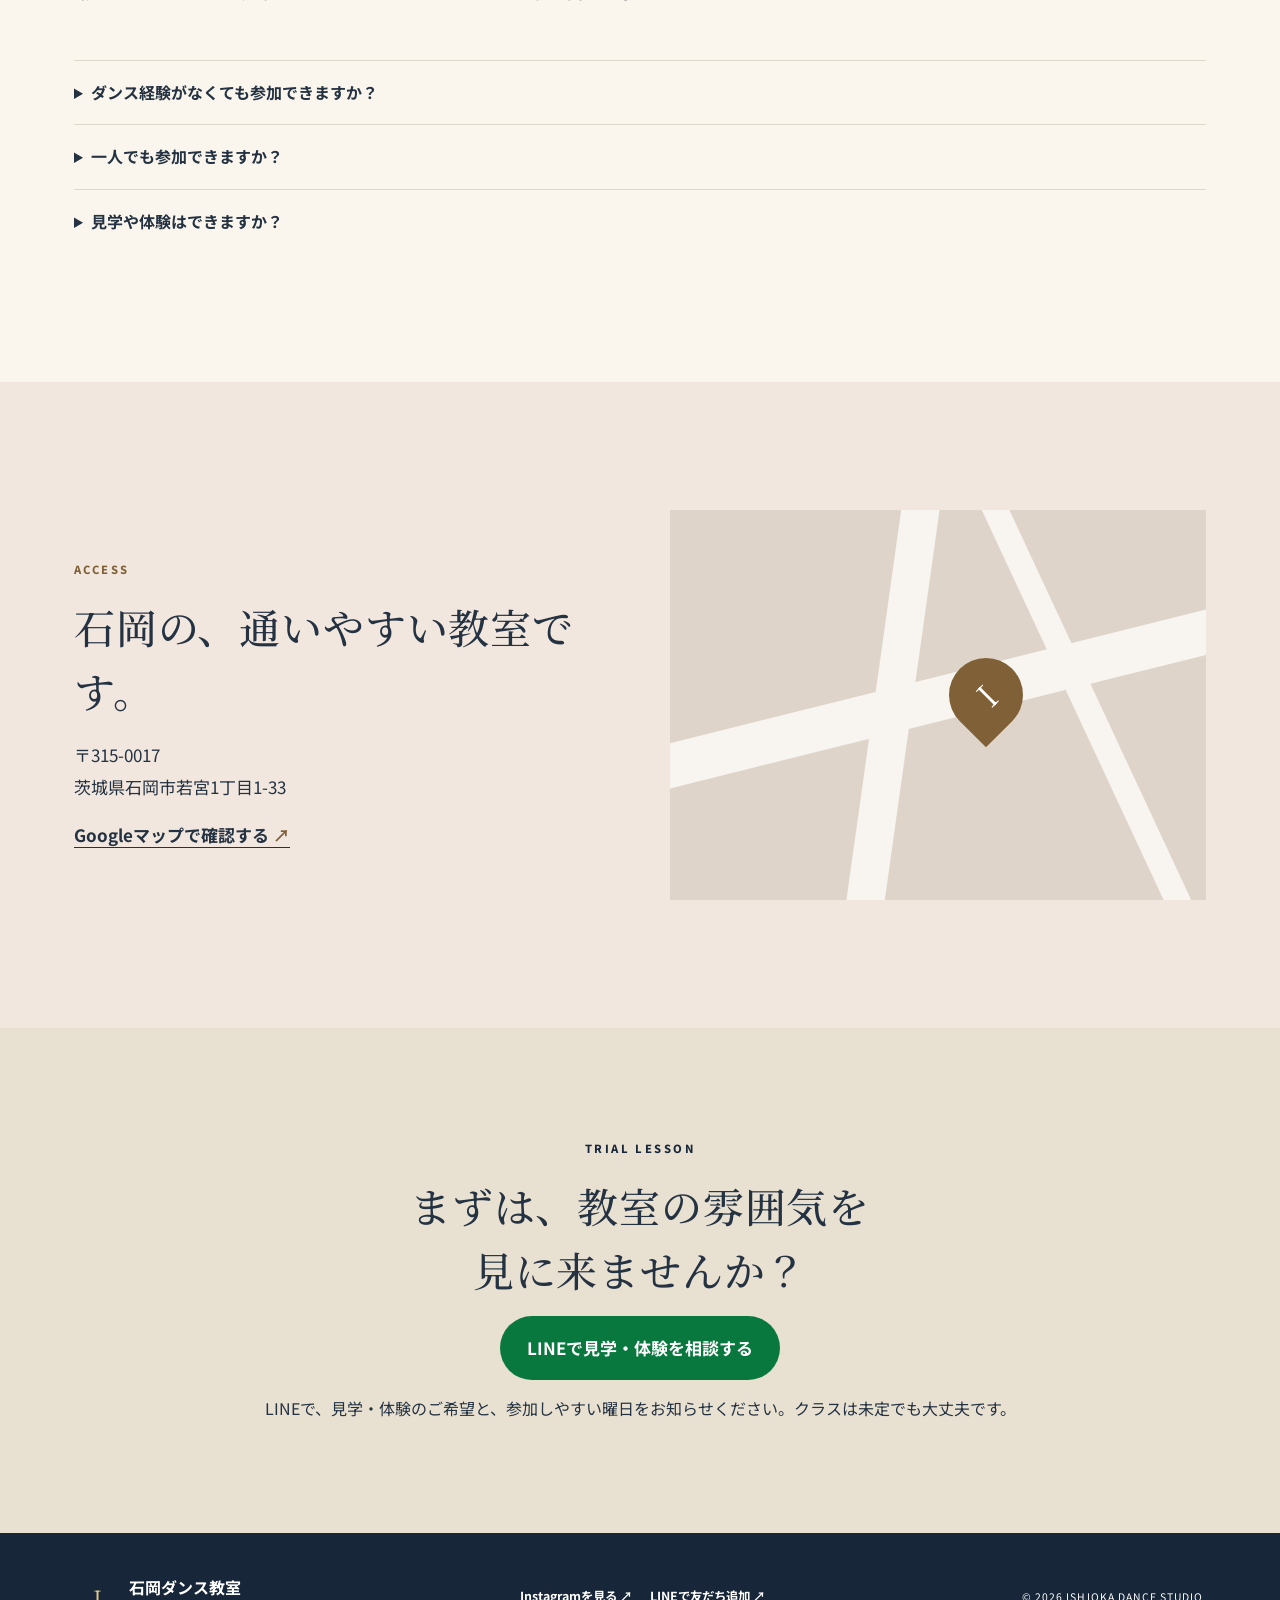
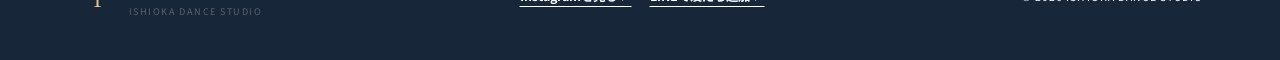
==== commit 2a5076be: "スマホの体験レッスン導線とLINE相談を追加" ====
--- a/index.html
+++ b/index.html
@@ -55,6 +55,16 @@
 .mood-card .mood-caption{font-size:.8rem!important;padding-top:18px;border-top:1px solid #b7ab95;margin-top:auto}
 .mood-night .mood-caption{border-color:#65707b}.mood-night .text-link span{color:#e4c58e}
 .mood-note{font-size:.8rem;color:#59636c;margin-top:22px}
+.day-night-home .hero-trial-link{display:none}
+.day-night-home .contact-line-button{background:#08783e;color:#fff;text-align:center}
+.day-night-home .contact-line-button:hover{background:#066232}
+.day-night-home .contact-actions p{margin:4px 0 0;font-size:1rem}
+@media(max-width:1100px){
+  .day-night-home .hero-trial-link{display:inline-flex;align-self:flex-start;margin-bottom:16px}
+}
+@media(max-width:520px){
+  .day-night-home .contact-line-button{width:100%}
+}
 @media(max-width:1100px){.day-night-home .site-header nav,.day-night-home .header-cta{display:none}.day-night-home .menu-button{display:block}.day-night-home .site-header.open nav{display:flex;position:absolute;top:100%;left:0;right:0;flex-direction:column;padding:24px;background:var(--paper);border-bottom:1px solid var(--line)}}
 @media(max-width:850px){.day-night-home .hero{min-height:0}.day-night-home .hero-copy{padding:64px 24px}.day-night-home .hero h1{font-size:clamp(2rem,6vw,3.2rem)}.day-night-home .hero-visual{min-height:380px}.mood-grid{grid-template-columns:1fr}.day-night-home .audience-grid{grid-template-columns:1fr}}
 @media(max-width:520px){.day-night-home .hero h1{font-size:1.9rem}.day-night-home .hero-lead br{display:block}.day-night-home .hero-lead{font-size:.9rem}.day-night-home .hero-actions{gap:22px}.day-night-home .hero .button{padding:14px 20px;font-size:.9rem}.day-night-home .hero-card{right:6%;bottom:8%;padding:20px}.mood-card{padding:28px}.day-night-home .hero-visual{min-height:320px}}
@@ -68,7 +78,7 @@
   </header>
   <main id="main">
     <section class="hero" id="top">
-      <div class="hero-copy reveal"><p class="eyebrow">MUSIC, DANCE &amp; GOOD COMPANY</p><h1>音楽と人に<br>会いに行く。</h1><p class="hero-lead">昼は、踊って笑って、日常に彩りを。<br>夜は、自分の時間を。<br>石岡で、音楽と人がつなぐひとときを。</p><div class="hero-actions"><a class="button primary" href="#day-night">私に合う楽しみ方を探す</a><a class="text-link" href="#first">初めての方へ <span>→</span></a></div><ul class="trust-list"><li>初心者歓迎</li><li>一人参加OK</li><li>見学・体験相談</li></ul></div>
+      <div class="hero-copy reveal"><p class="eyebrow">MUSIC, DANCE &amp; GOOD COMPANY</p><h1>音楽と人に<br>会いに行く。</h1><p class="hero-lead">昼は、踊って笑って、日常に彩りを。<br>夜は、自分の時間を。<br>石岡で、音楽と人がつなぐひとときを。</p><a class="button primary hero-trial-link" href="#contact">体験レッスン</a><div class="hero-actions"><a class="button primary" href="#day-night">私に合う楽しみ方を探す</a><a class="text-link" href="#first">初めての方へ <span>→</span></a></div><ul class="trust-list"><li>初心者歓迎</li><li>一人参加OK</li><li>見学・体験相談</li></ul></div>
       <div class="hero-visual hero-photo reveal"><img src="assets/floor-wide.jpeg" alt="石岡ダンス教室の明るいダンスフロア" loading="eager"><div class="hero-photo-shade"></div><div class="hero-card"><span>石岡ダンス教室</span><strong>いつもの街に、<br>出かけたくなる場所。</strong></div><p class="location-tag">IBARAKI / ISHIOKA</p></div>
     </section>
     <section class="day-night section-wrap" id="day-night" aria-labelledby="day-night-title">
@@ -87,9 +97,18 @@
     <section class="teacher section-wrap" id="teacher"><div class="teacher-portrait reveal" style="width:75%;justify-self:center"><img src="[data-uri]" alt="山田奉東先生のプロフィール写真" width="100" height="150" loading="lazy" style="display:block;width:100%;height:100%;object-fit:contain;background:#edc08e"><p style="background:rgba(255,250,246,.9);padding:5px 10px">OWNER / INSTRUCTOR</p></div><div class="teacher-copy reveal"><p class="eyebrow">INSTRUCTOR</p><h2>山田 奉東</h2><p class="teacher-role">オーナー・メイン講師</p><p>初めての方にも分かりやすく、一人ひとりの目的とペースに合わせてお伝えします。競技経験を活かした本格的な指導から、楽しく身体を動かしたい方まで幅広く対応します。</p><div class="teacher-video"><div class="teacher-video-frame"><iframe src="https://drive.google.com/file/d/1KfBXxvvQyqPPFA4GGJ34dykCx3MEwONL/preview" title="山田奉東オーナー紹介動画" allow="autoplay" loading="lazy"></iframe></div><p class="teacher-video-caption">30秒でわかる、山田奉東オーナーの紹介</p></div><details><summary>主な実績・経歴を見る</summary><ul><li>豪華客船世界一周社交ダンス講師</li><li>第一回BDFJ中部選手権優勝</li><li>日中親善国際競技大会　優勝</li><li>Amsterdam open finalist</li><li>Italian open quarter final</li></ul></details></div></section>
     <section class="faq section-wrap"><div class="section-heading reveal"><p class="eyebrow">FAQ</p><h2>初めての方からよくある質問。</h2></div><div class="faq-list reveal"><details><summary>ダンス経験がなくても参加できますか？</summary><p>はい。初心者の方を歓迎しています。基礎からご自身のペースで始められます。</p></details><details><summary>一人でも参加できますか？</summary><p>はい。お一人で参加される方もいらっしゃいます。社交ダンスについても、まずはお気軽にご相談ください。</p></details><details><summary>見学や体験はできますか？</summary><p>クラスや日程によりご案内します。お問い合わせ時に希望クラスをお知らせください。</p></details></div></section>
     <section class="access" id="access"><div class="section-wrap access-grid"><div class="reveal"><p class="eyebrow">ACCESS</p><h2>石岡の、通いやすい教室です。</h2><p>〒315-0017<br>茨城県石岡市若宮1丁目1-33</p><a class="text-link" href="https://www.google.com/maps/search/?api=1&query=%E8%8C%A8%E5%9F%8E%E7%9C%8C%E7%9F%B3%E5%B2%A1%E5%B8%82%E8%8B%A5%E5%AE%AE1%E4%B8%81%E7%9B%AE1-33" target="_blank" rel="noopener">Googleマップで確認する <span>↗</span></a></div><div class="map-art reveal" aria-hidden="true"><span class="pin">I</span><div class="road a"></div><div class="road b"></div><div class="road c"></div></div></div></section>
-    <section class="contact" id="contact"><div class="contact-inner reveal"><p class="eyebrow">TRIAL LESSON</p><h2>まずは、教室の雰囲気を<br>見に来ませんか？</h2><p>ご希望のクラス、年代、参加しやすい曜日をお知らせください。</p><div class="contact-actions"><span class="button primary disabled" aria-disabled="true">体験レッスン窓口 準備中</span><small>電話番号・LINEなどの連絡先を確認後、こちらに掲載します。</small></div></div></section>
+    <section class="contact" id="contact">
+      <div class="contact-inner">
+        <p class="eyebrow">TRIAL LESSON</p>
+        <h2>まずは、教室の雰囲気を<br>見に来ませんか？</h2>
+        <div class="contact-actions">
+          <a class="button contact-line-button" href="https://line.me/R/ti/p/@439bidcb" onclick="gtag('event', 'line_friend_click', {link_location: 'contact'})" target="_blank" rel="noopener">LINEで見学・体験を相談する</a>
+          <p>LINEで、見学・体験のご希望と、参加しやすい曜日をお知らせください。クラスは未定でも大丈夫です。</p>
+        </div>
+      </div>
+    </section>
   </main>
-  <footer><div class="brand"><span class="brand-mark">I</span><span><strong>石岡ダンス教室</strong><small>ISHIOKA DANCE STUDIO</small></span></div><div class="footer-social"><a class="footer-instagram" href="https://www.instagram.com/isod1133/" target="_blank" rel="noopener">Instagramを見る ↗</a><a class="footer-instagram" href="https://line.me/R/ti/p/@439bidcb" target="_blank" rel="noopener">LINEで友だち追加 ↗</a></div><p>© <span id="year"></span> ISHIOKA DANCE STUDIO</p></footer>
+  <footer><div class="brand"><span class="brand-mark">I</span><span><strong>石岡ダンス教室</strong><small>ISHIOKA DANCE STUDIO</small></span></div><div class="footer-social"><a class="footer-instagram" href="https://www.instagram.com/isod1133/" target="_blank" rel="noopener">Instagramを見る ↗</a><a class="footer-instagram" href="https://line.me/R/ti/p/@439bidcb" onclick="gtag('event', 'line_friend_click', {link_location: 'footer'})" target="_blank" rel="noopener">LINEで友だち追加 ↗</a></div><p>© <span id="year"></span> ISHIOKA DANCE STUDIO</p></footer>
   <script src="script.js"></script>
 <noscript><style>.reveal{opacity:1;transform:none}</style></noscript></body>
 </html>
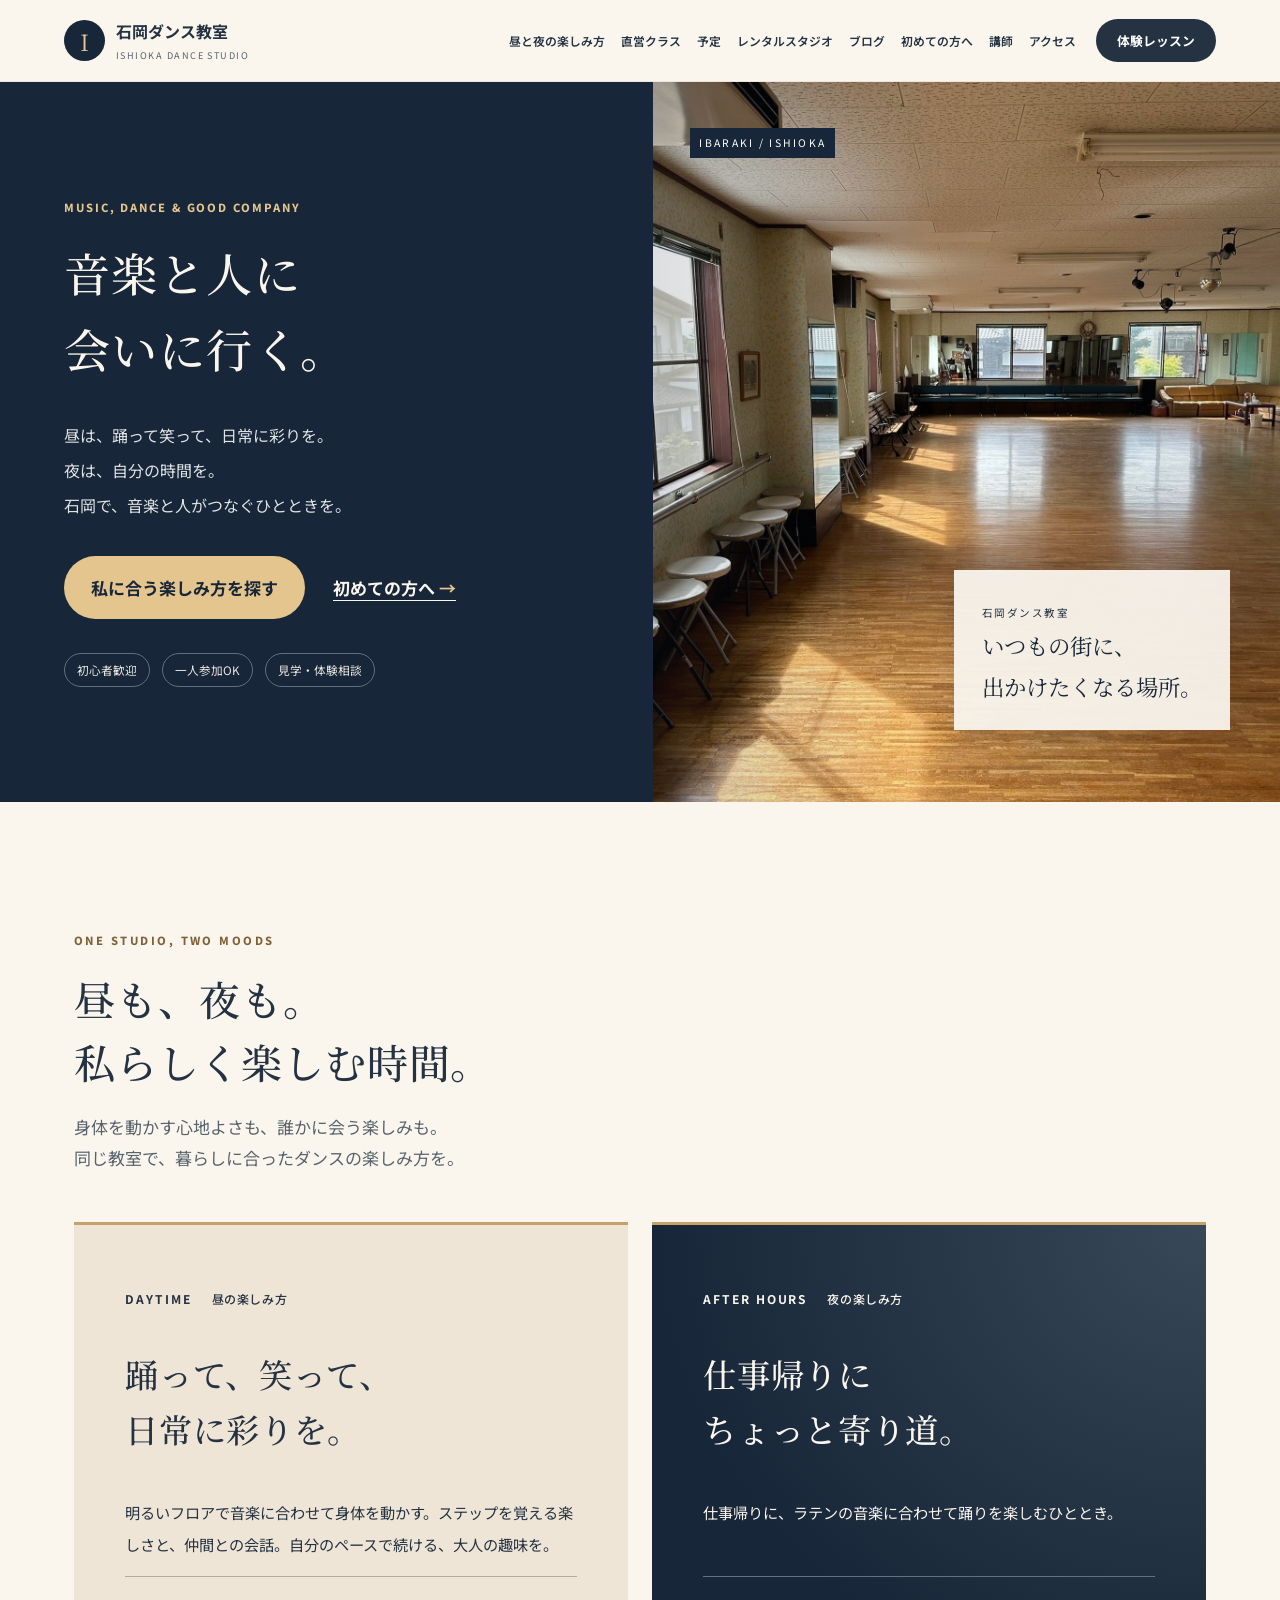
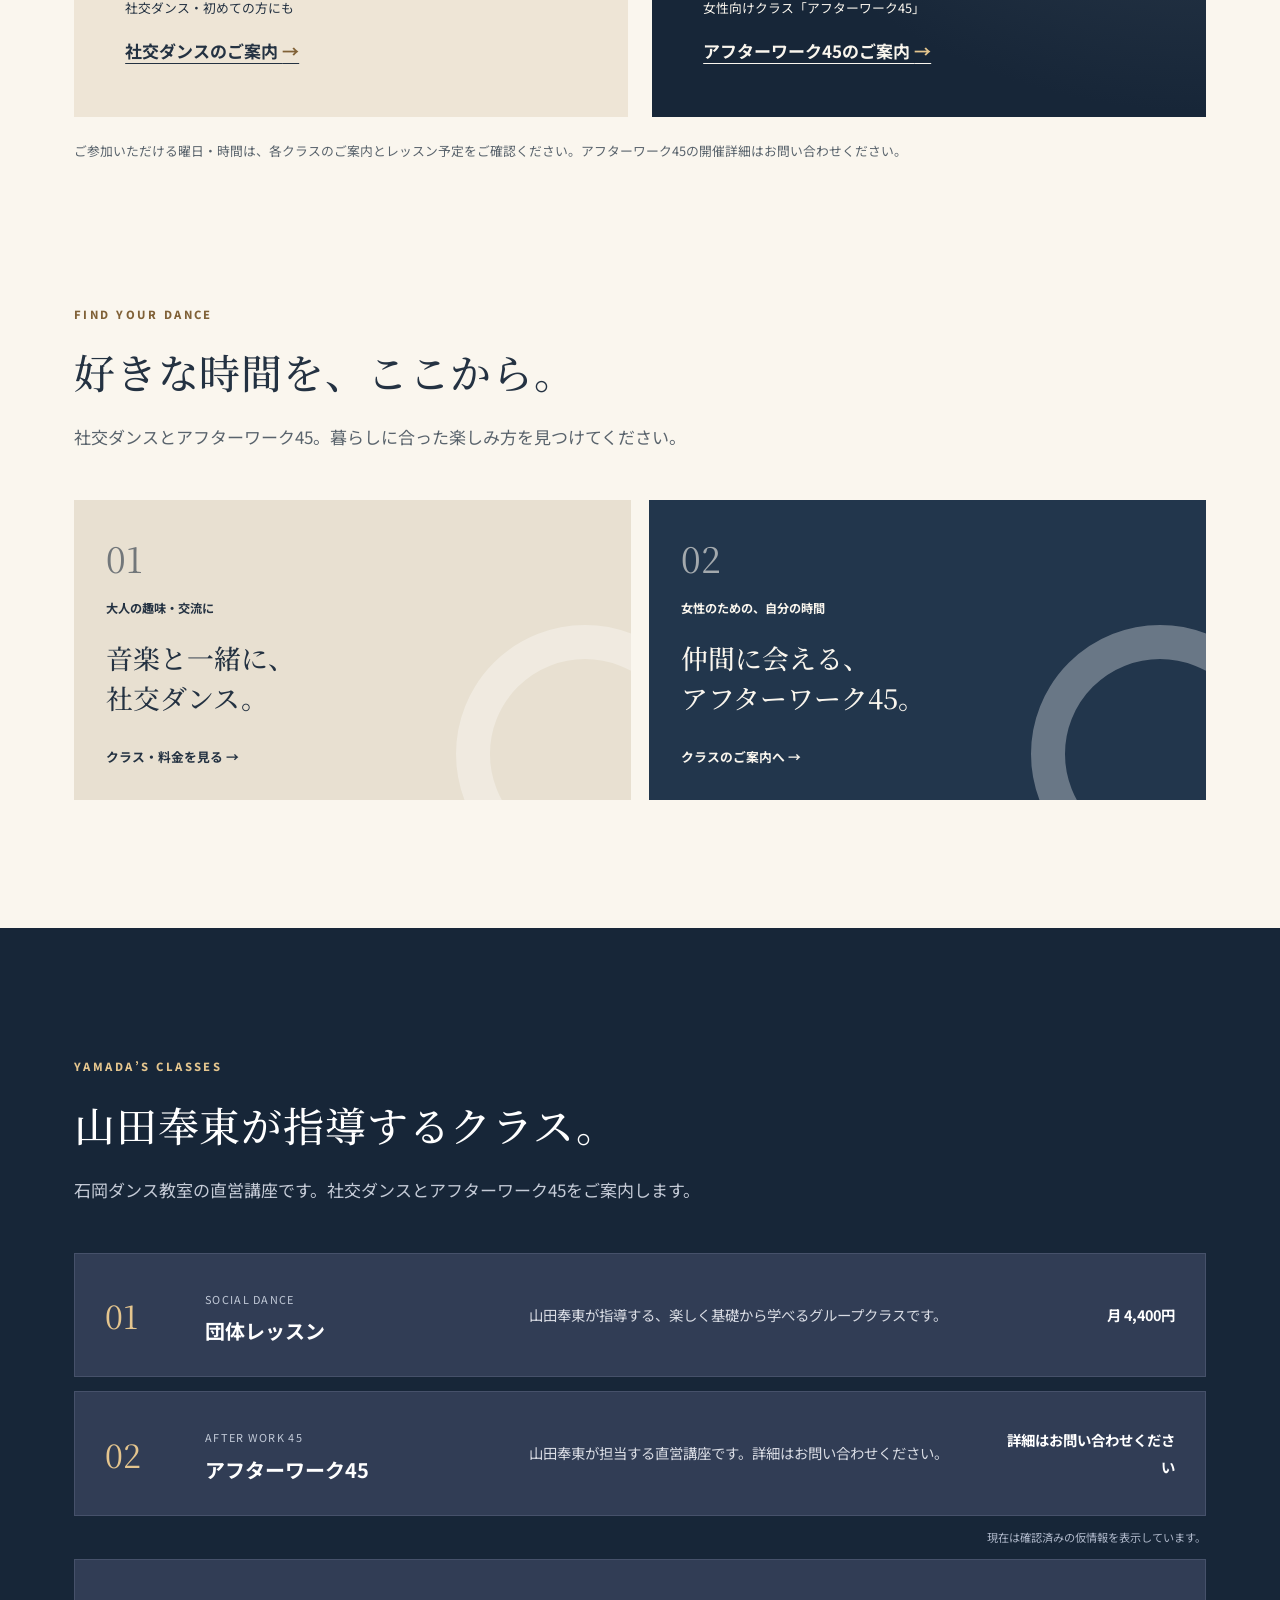
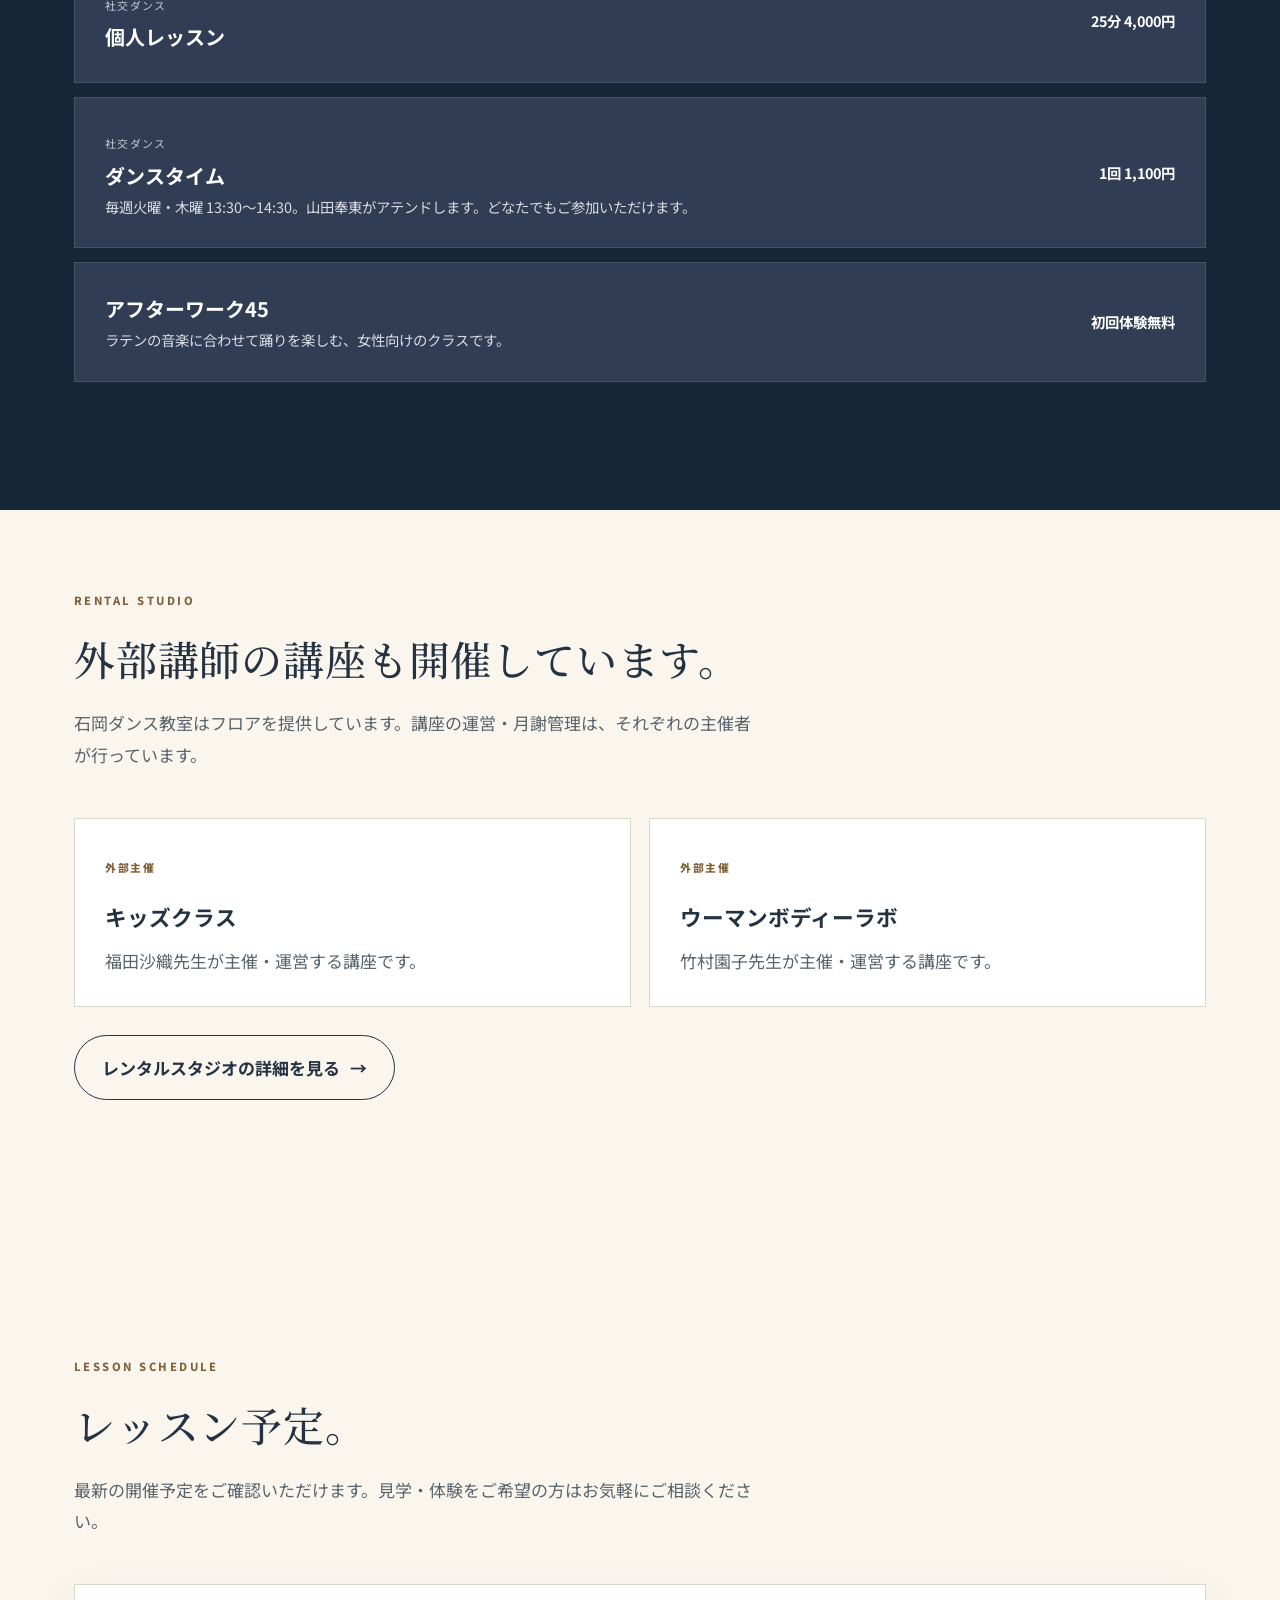
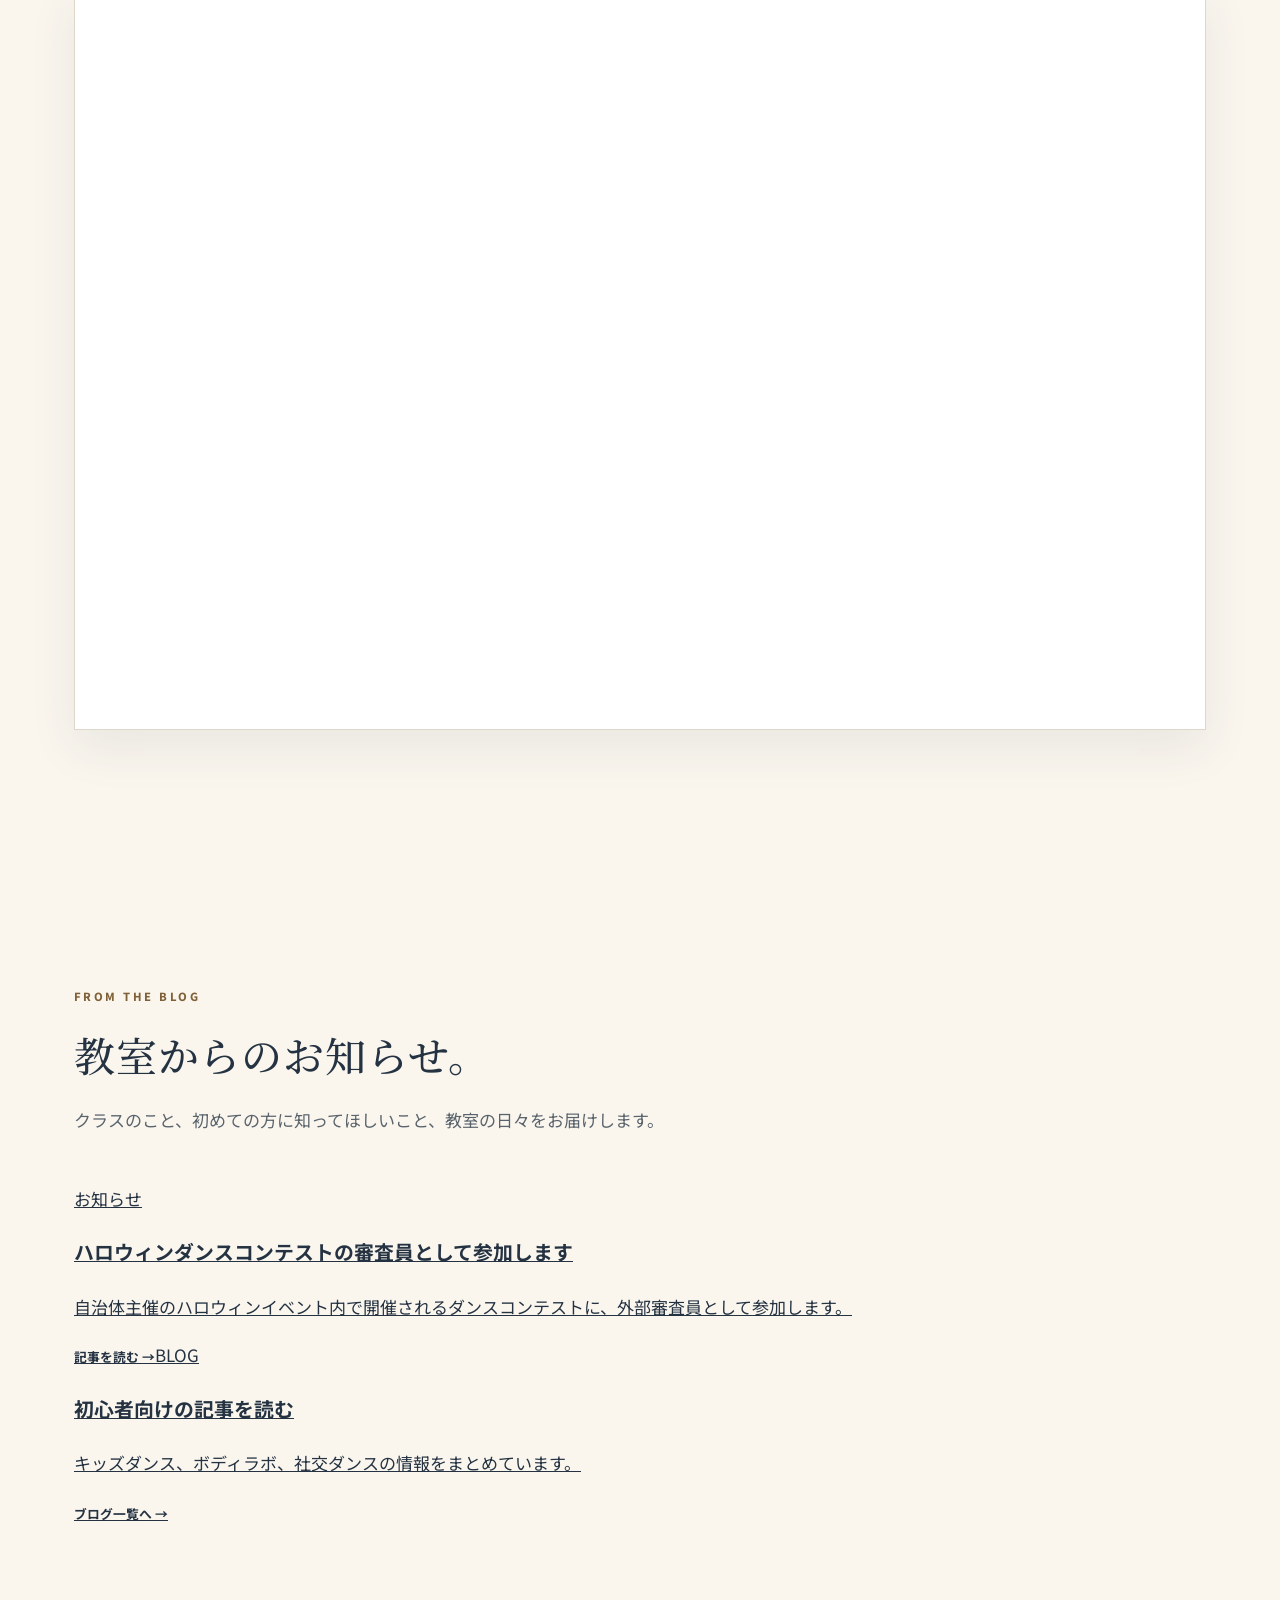
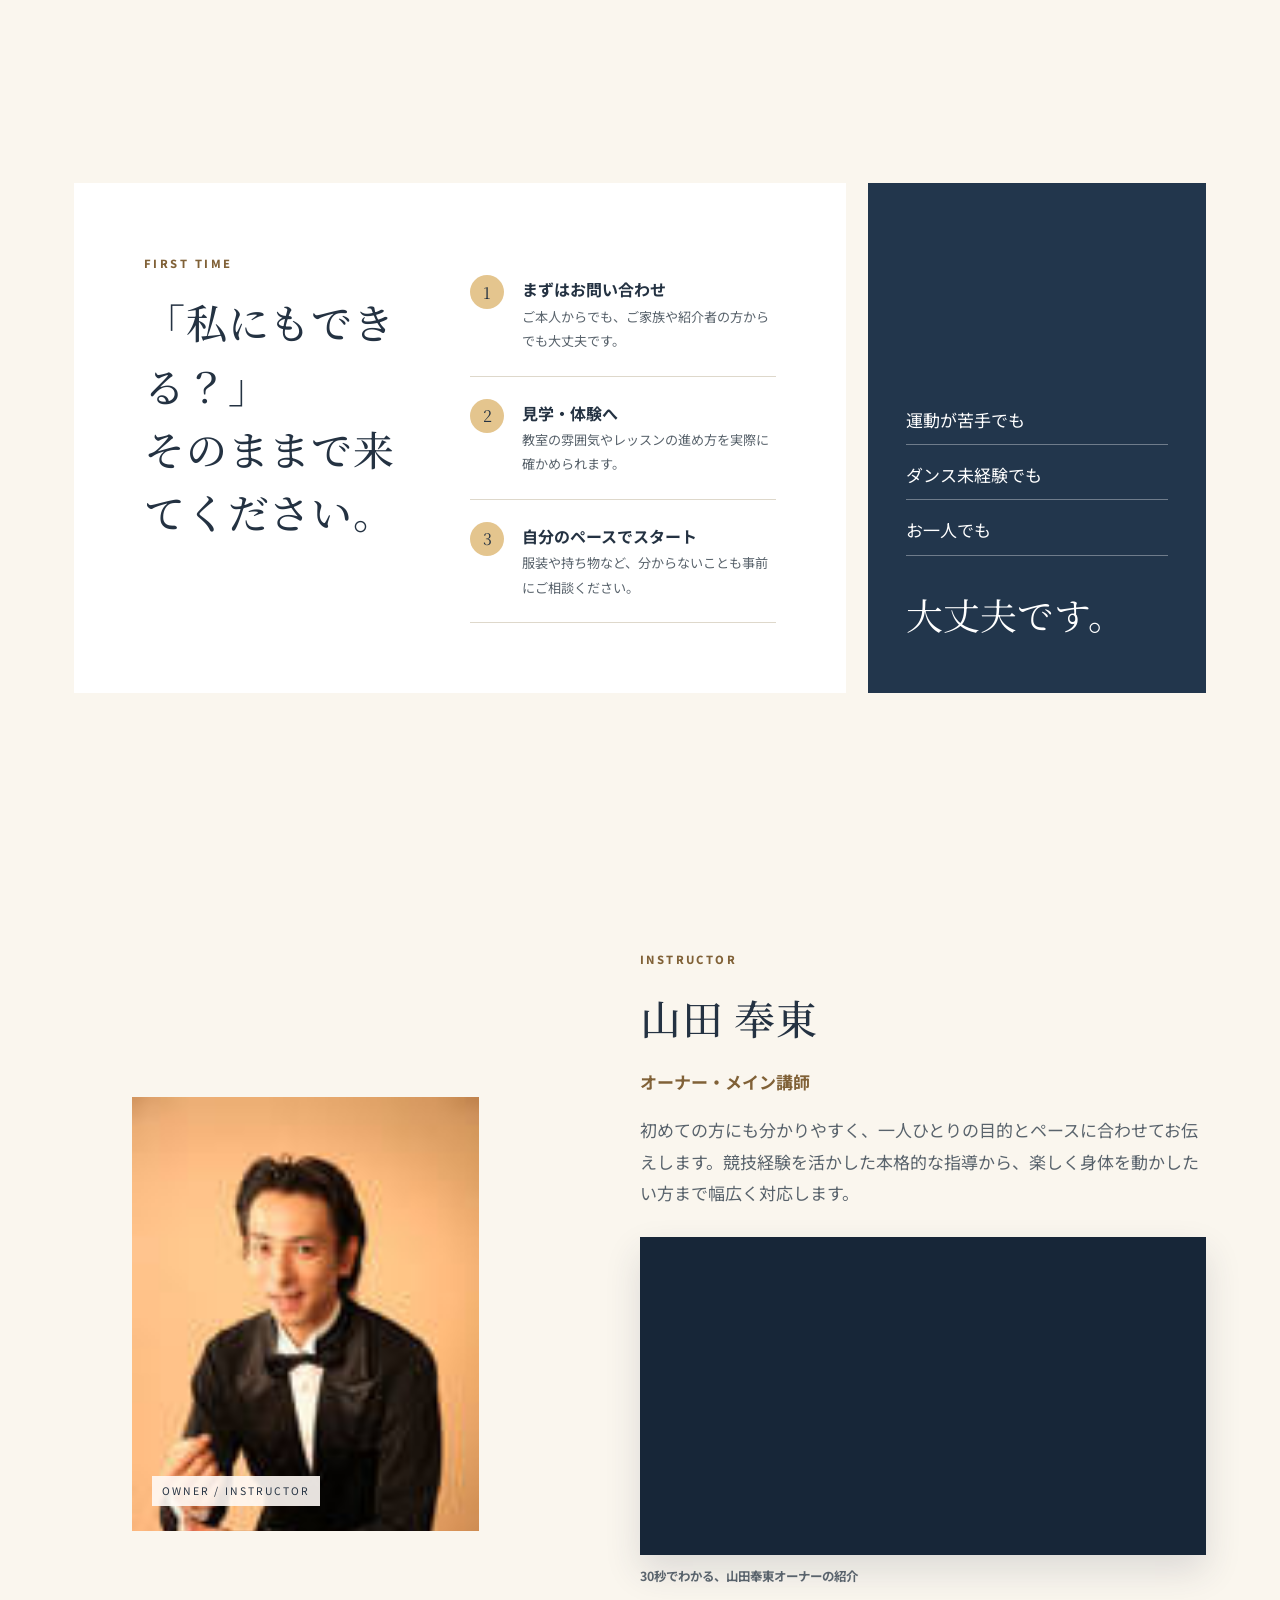
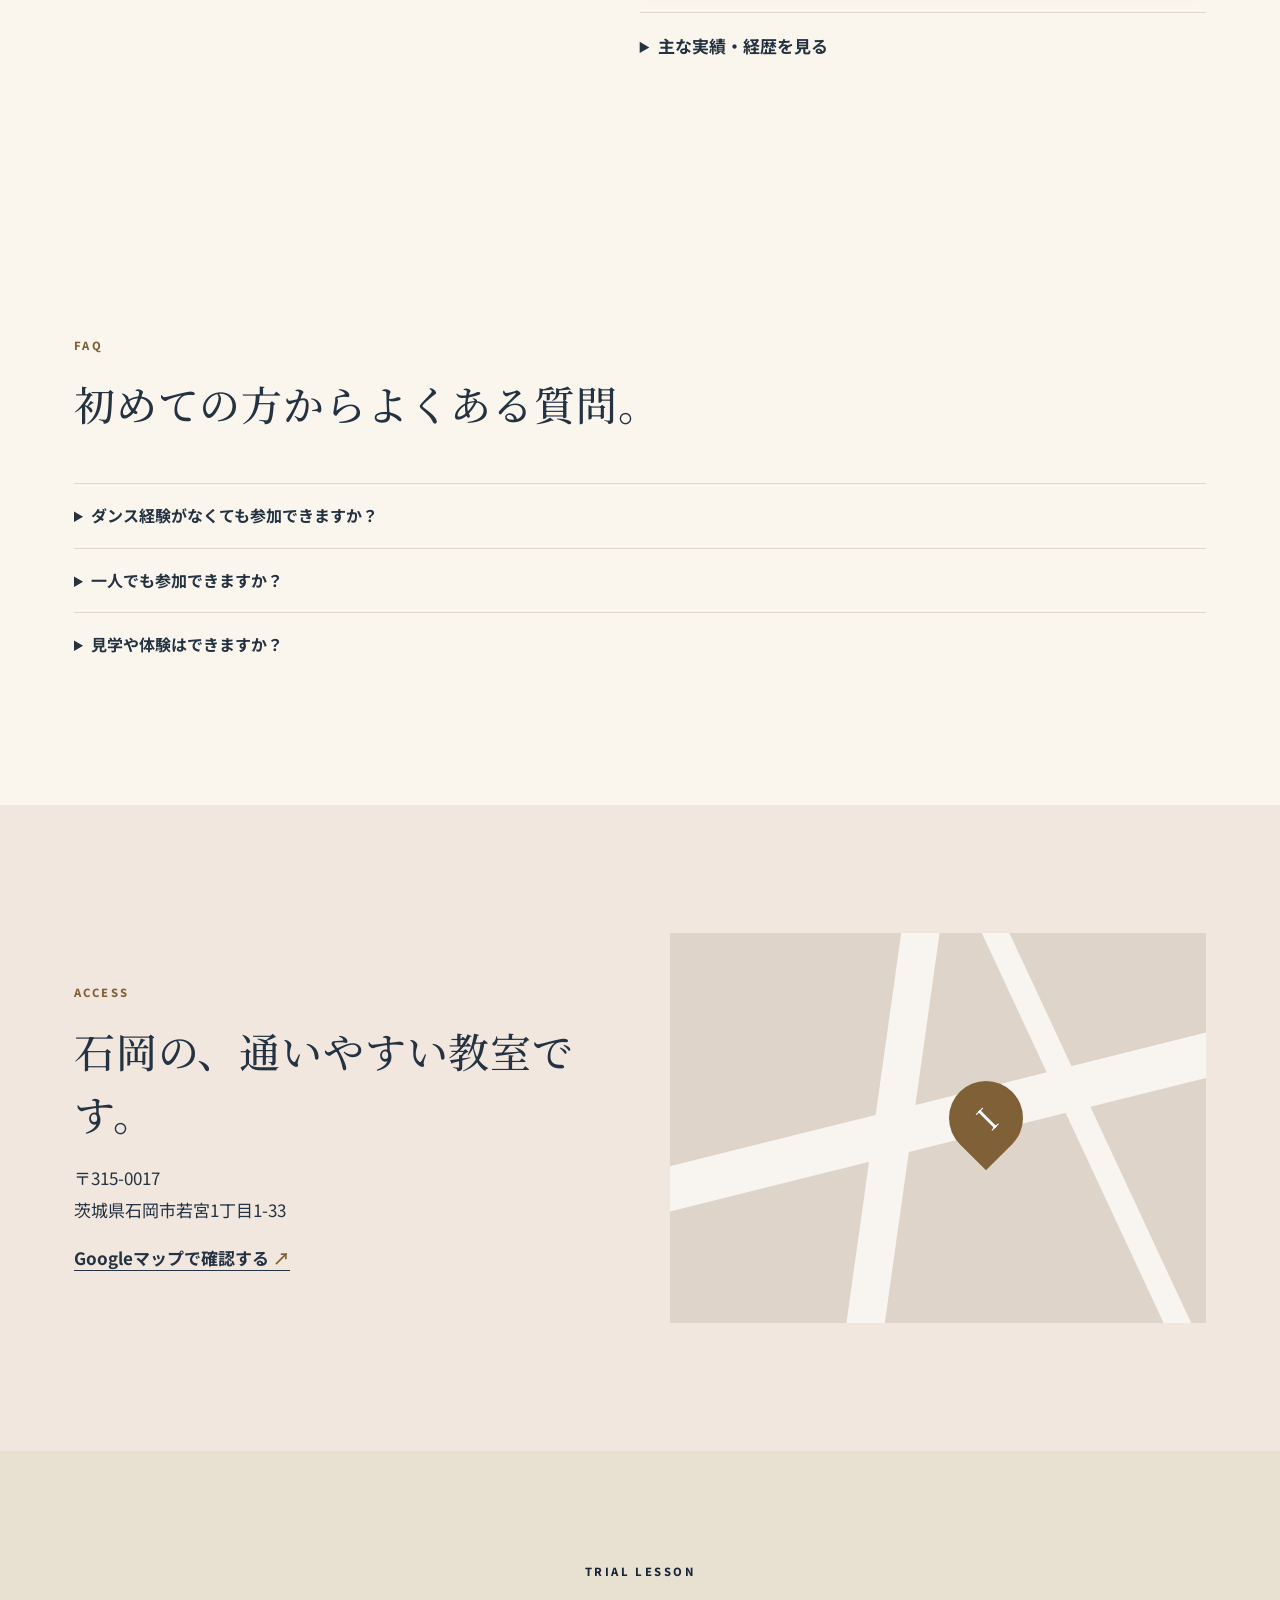
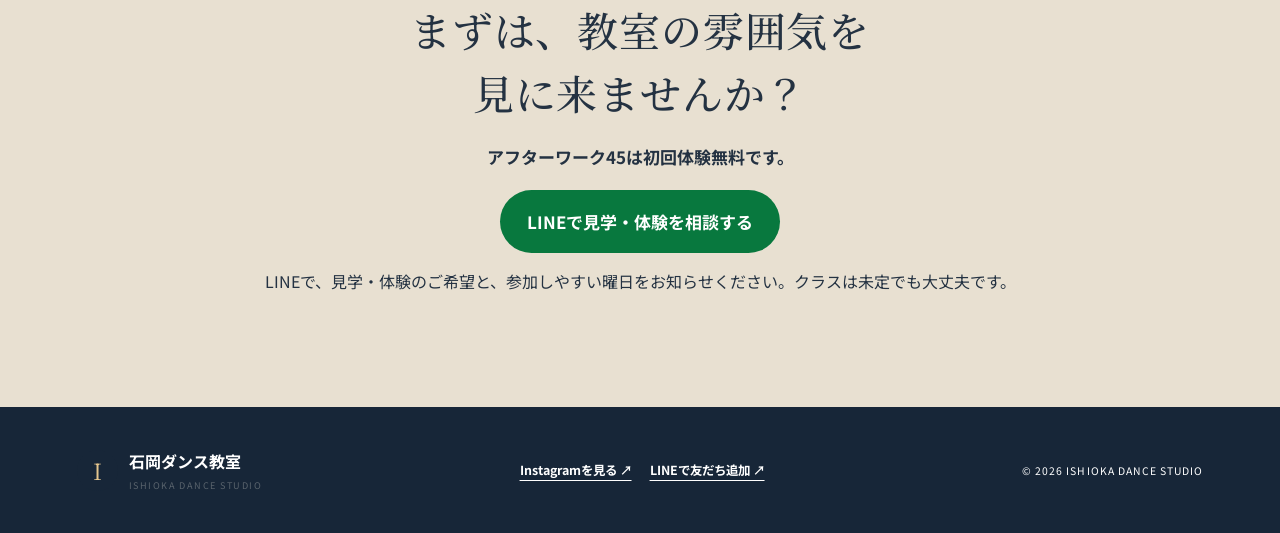
==== commit a6921990: "社交ダンスとアフターワーク45の案内を更新" ====
--- a/index.html
+++ b/index.html
@@ -58,6 +58,12 @@
 .day-night-home .hero-trial-link{display:none}
 .day-night-home .contact-line-button{background:#08783e;color:#fff;text-align:center}
 .day-night-home .contact-line-button:hover{background:#066232}
+.day-night-home .class-offer{grid-template-columns:minmax(0,1fr) auto}
+.day-night-home #after-work-45{scroll-margin-top:100px}
+@media(max-width:600px){
+  .day-night-home .class-offer{grid-template-columns:1fr;gap:8px}
+  .day-night-home .class-offer .price{text-align:left}
+}
 .day-night-home .contact-actions p{margin:4px 0 0;font-size:1rem}
 @media(max-width:1100px){
   .day-night-home .hero-trial-link{display:inline-flex;align-self:flex-start;margin-bottom:16px}
@@ -85,11 +91,25 @@
       <div class="section-heading reveal"><p class="eyebrow">ONE STUDIO, TWO MOODS</p><h2 id="day-night-title">昼も、夜も。<br>私らしく楽しむ時間。</h2><p>身体を動かす心地よさも、誰かに会う楽しみも。<br>同じ教室で、暮らしに合ったダンスの楽しみ方を。</p></div>
       <div class="mood-grid">
         <article class="mood-card mood-day reveal"><p class="mood-label">DAYTIME <span>昼の楽しみ方</span></p><h3>踊って、笑って、<br>日常に彩りを。</h3><p>明るいフロアで音楽に合わせて身体を動かす。ステップを覚える楽しさと、仲間との会話。自分のペースで続ける、大人の趣味を。</p><p class="mood-caption">社交ダンス・初めての方にも</p><a class="text-link" href="#classes">社交ダンスのご案内 <span>→</span></a></article>
-        <article class="mood-card mood-night reveal"><p class="mood-label">AFTER HOURS <span>夜の楽しみ方</span></p><h3>仕事帰りに<br>ちょっと寄り道。</h3><p>一日の終わりに、音楽と仲間に会うひととき。踊る楽しみをきっかけに、いつもの毎日に少しのときめきを。</p><p class="mood-caption">女性向けクラス「アフターワーク45」</p><a class="text-link" href="#classes">アフターワーク45のご案内 <span>→</span></a></article>
+        <article class="mood-card mood-night reveal"><p class="mood-label">AFTER HOURS <span>夜の楽しみ方</span></p><h3>仕事帰りに<br>ちょっと寄り道。</h3><p>仕事帰りに、ラテンの音楽に合わせて踊りを楽しむひととき。</p><p class="mood-caption">女性向けクラス「アフターワーク45」</p><a class="text-link" href="#after-work-45">アフターワーク45のご案内 <span>→</span></a></article>
       </div><p class="mood-note">ご参加いただける曜日・時間は、各クラスのご案内とレッスン予定をご確認ください。アフターワーク45の開催詳細はお問い合わせください。</p>
     </section>
-    <section class="audience section-wrap" aria-labelledby="choice-title"><div class="section-heading reveal"><p class="eyebrow">FIND YOUR DANCE</p><h2 id="choice-title">好きな時間を、ここから。</h2><p>社交ダンスとアフターワーク45。暮らしに合った楽しみ方を見つけてください。</p></div><div class="audience-grid"><a class="audience-card social reveal" href="#classes"><span class="card-number">01</span><p>大人の趣味・交流に</p><h3>音楽と一緒に、<br>社交ダンス。</h3><span class="card-link">クラス・料金を見る →</span></a><a class="audience-card evening reveal" href="#classes"><span class="card-number">02</span><p>女性のための、自分の時間</p><h3>仲間に会える、<br>アフターワーク45。</h3><span class="card-link">クラスのご案内へ →</span></a></div></section>
-    <section class="classes" id="classes"><div class="section-wrap"><div class="section-heading light reveal"><p class="eyebrow">YAMADA’S CLASSES</p><h2>山田奉東が指導するクラス。</h2><p>石岡ダンス教室の直営講座です。社交ダンスとアフターワーク45をご案内します。</p></div><div class="class-list" id="classes-list" aria-live="polite"></div><p class="data-status" id="data-status"></p></div></section>
+    <section class="audience section-wrap" aria-labelledby="choice-title"><div class="section-heading reveal"><p class="eyebrow">FIND YOUR DANCE</p><h2 id="choice-title">好きな時間を、ここから。</h2><p>社交ダンスとアフターワーク45。暮らしに合った楽しみ方を見つけてください。</p></div><div class="audience-grid"><a class="audience-card social reveal" href="#classes"><span class="card-number">01</span><p>大人の趣味・交流に</p><h3>音楽と一緒に、<br>社交ダンス。</h3><span class="card-link">クラス・料金を見る →</span></a><a class="audience-card evening reveal" href="#after-work-45"><span class="card-number">02</span><p>女性のための、自分の時間</p><h3>仲間に会える、<br>アフターワーク45。</h3><span class="card-link">クラスのご案内へ →</span></a></div></section>
+    <section class="classes" id="classes"><div class="section-wrap"><div class="section-heading light reveal"><p class="eyebrow">YAMADA’S CLASSES</p><h2>山田奉東が指導するクラス。</h2><p>石岡ダンス教室の直営講座です。社交ダンスとアフターワーク45をご案内します。</p></div><div class="class-list" id="classes-list" aria-live="polite"></div><p class="data-status" id="data-status"></p>
+      <div class="class-list">
+        <article class="class-card class-offer">
+          <div><span class="category">社交ダンス</span><h3>個人レッスン</h3></div>
+          <p class="price">25分 4,000円</p>
+        </article>
+        <article class="class-card class-offer">
+          <div><span class="category">社交ダンス</span><h3>ダンスタイム</h3><p>毎週火曜・木曜 13:30〜14:30。山田奉東がアテンドします。どなたでもご参加いただけます。</p></div>
+          <p class="price">1回 1,100円</p>
+        </article>
+        <article class="class-card class-offer" id="after-work-45">
+          <div><h3>アフターワーク45</h3><p>ラテンの音楽に合わせて踊りを楽しむ、女性向けのクラスです。</p></div>
+          <p class="price">初回体験無料</p>
+        </article>
+      </div></div></section>
     <section class="external-programs section-wrap" aria-labelledby="external-title"><div class="section-heading reveal"><p class="eyebrow">RENTAL STUDIO</p><h2 id="external-title">外部講師の講座も開催しています。</h2><p>石岡ダンス教室はフロアを提供しています。講座の運営・月謝管理は、それぞれの主催者が行っています。</p></div><div class="external-grid"><article class="external-card reveal"><span class="external-label">外部主催</span><h3>キッズクラス</h3><p>福田沙織先生が主催・運営する講座です。</p></article><article class="external-card reveal"><span class="external-label">外部主催</span><h3>ウーマンボディーラボ</h3><p>竹村園子先生が主催・運営する講座です。</p></article></div><a class="button secondary-button reveal" href="rental-studio.html">レンタルスタジオの詳細を見る <span>→</span></a></section>
     <section class="schedule section-wrap" id="schedule"><div class="section-heading reveal"><p class="eyebrow">LESSON SCHEDULE</p><h2>レッスン予定。</h2><p>最新の開催予定をご確認いただけます。見学・体験をご希望の方はお気軽にご相談ください。</p></div><div class="calendar-frame reveal"><iframe title="石岡ダンス教室のレッスン予定" src="https://calendar.google.com/calendar/embed?src=77ab774a41d6ee8f0085127efd8ce728a2bd8bb5959e93572e5c4011a7b18e6c%40group.calendar.google.com&ctz=Asia%2FTokyo" loading="lazy" frameborder="0" scrolling="no"></iframe></div></section>
     <section class="blog-teaser section-wrap" aria-labelledby="blog-title"><div class="section-heading reveal"><p class="eyebrow">FROM THE BLOG</p><h2 id="blog-title">教室からのお知らせ。</h2><p>クラスのこと、初めての方に知ってほしいこと、教室の日々をお届けします。</p></div><div class="blog-teaser-grid"><a class="blog-teaser-card reveal" href="blog/posts/halloween-dance-contest-judge.html"><span class="blog-date">お知らせ</span><h3>ハロウィンダンスコンテストの審査員として参加します</h3><p>自治体主催のハロウィンイベント内で開催されるダンスコンテストに、外部審査員として参加します。</p><span class="card-link">記事を読む →</span></a><a class="blog-teaser-card reveal" href="blog/"><span class="blog-date">BLOG</span><h3>初心者向けの記事を読む</h3><p>キッズダンス、ボディラボ、社交ダンスの情報をまとめています。</p><span class="card-link">ブログ一覧へ →</span></a></div></section>
@@ -101,6 +121,7 @@
       <div class="contact-inner">
         <p class="eyebrow">TRIAL LESSON</p>
         <h2>まずは、教室の雰囲気を<br>見に来ませんか？</h2>
+        <p><strong>アフターワーク45は初回体験無料です。</strong></p>
         <div class="contact-actions">
           <a class="button contact-line-button" href="https://line.me/R/ti/p/@439bidcb" onclick="gtag('event', 'line_friend_click', {link_location: 'contact'})" target="_blank" rel="noopener">LINEで見学・体験を相談する</a>
           <p>LINEで、見学・体験のご希望と、参加しやすい曜日をお知らせください。クラスは未定でも大丈夫です。</p>
@@ -112,4 +133,3 @@
   <script src="script.js"></script>
 <noscript><style>.reveal{opacity:1;transform:none}</style></noscript></body>
 </html>
-
